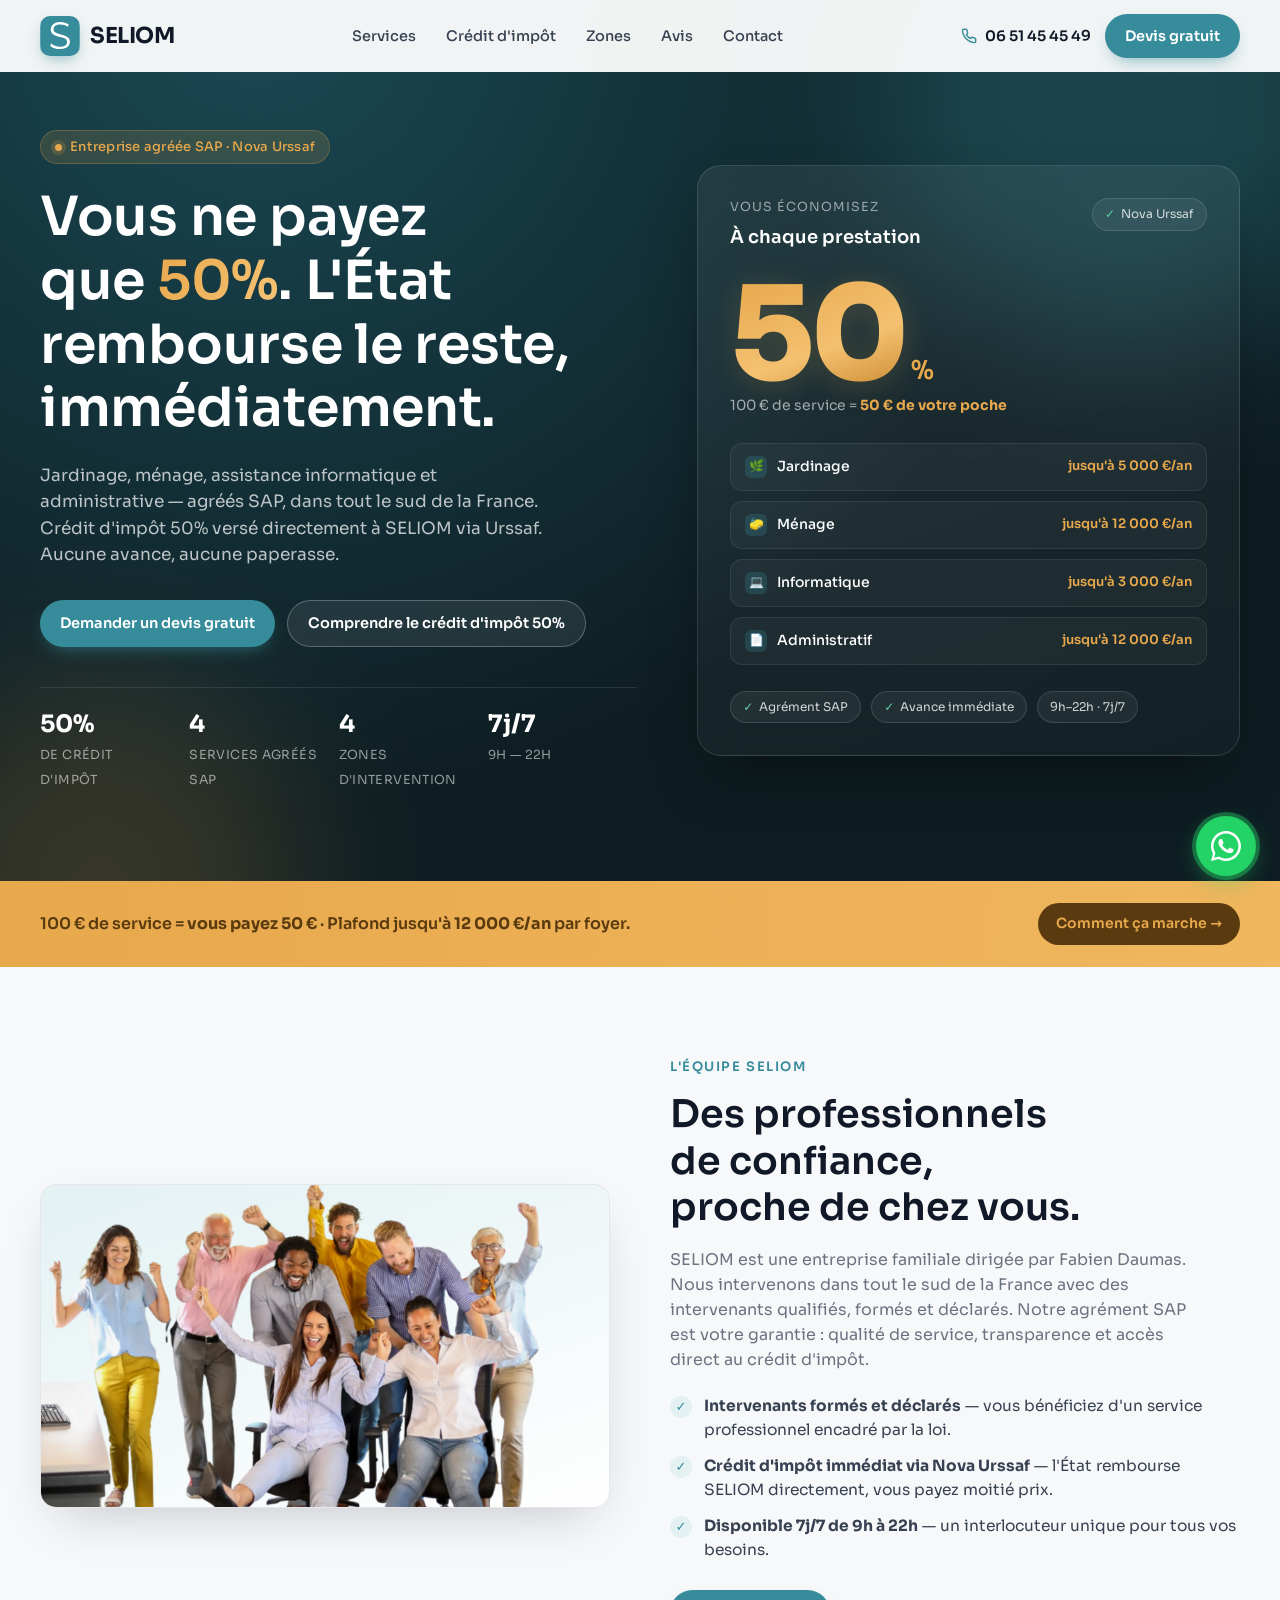
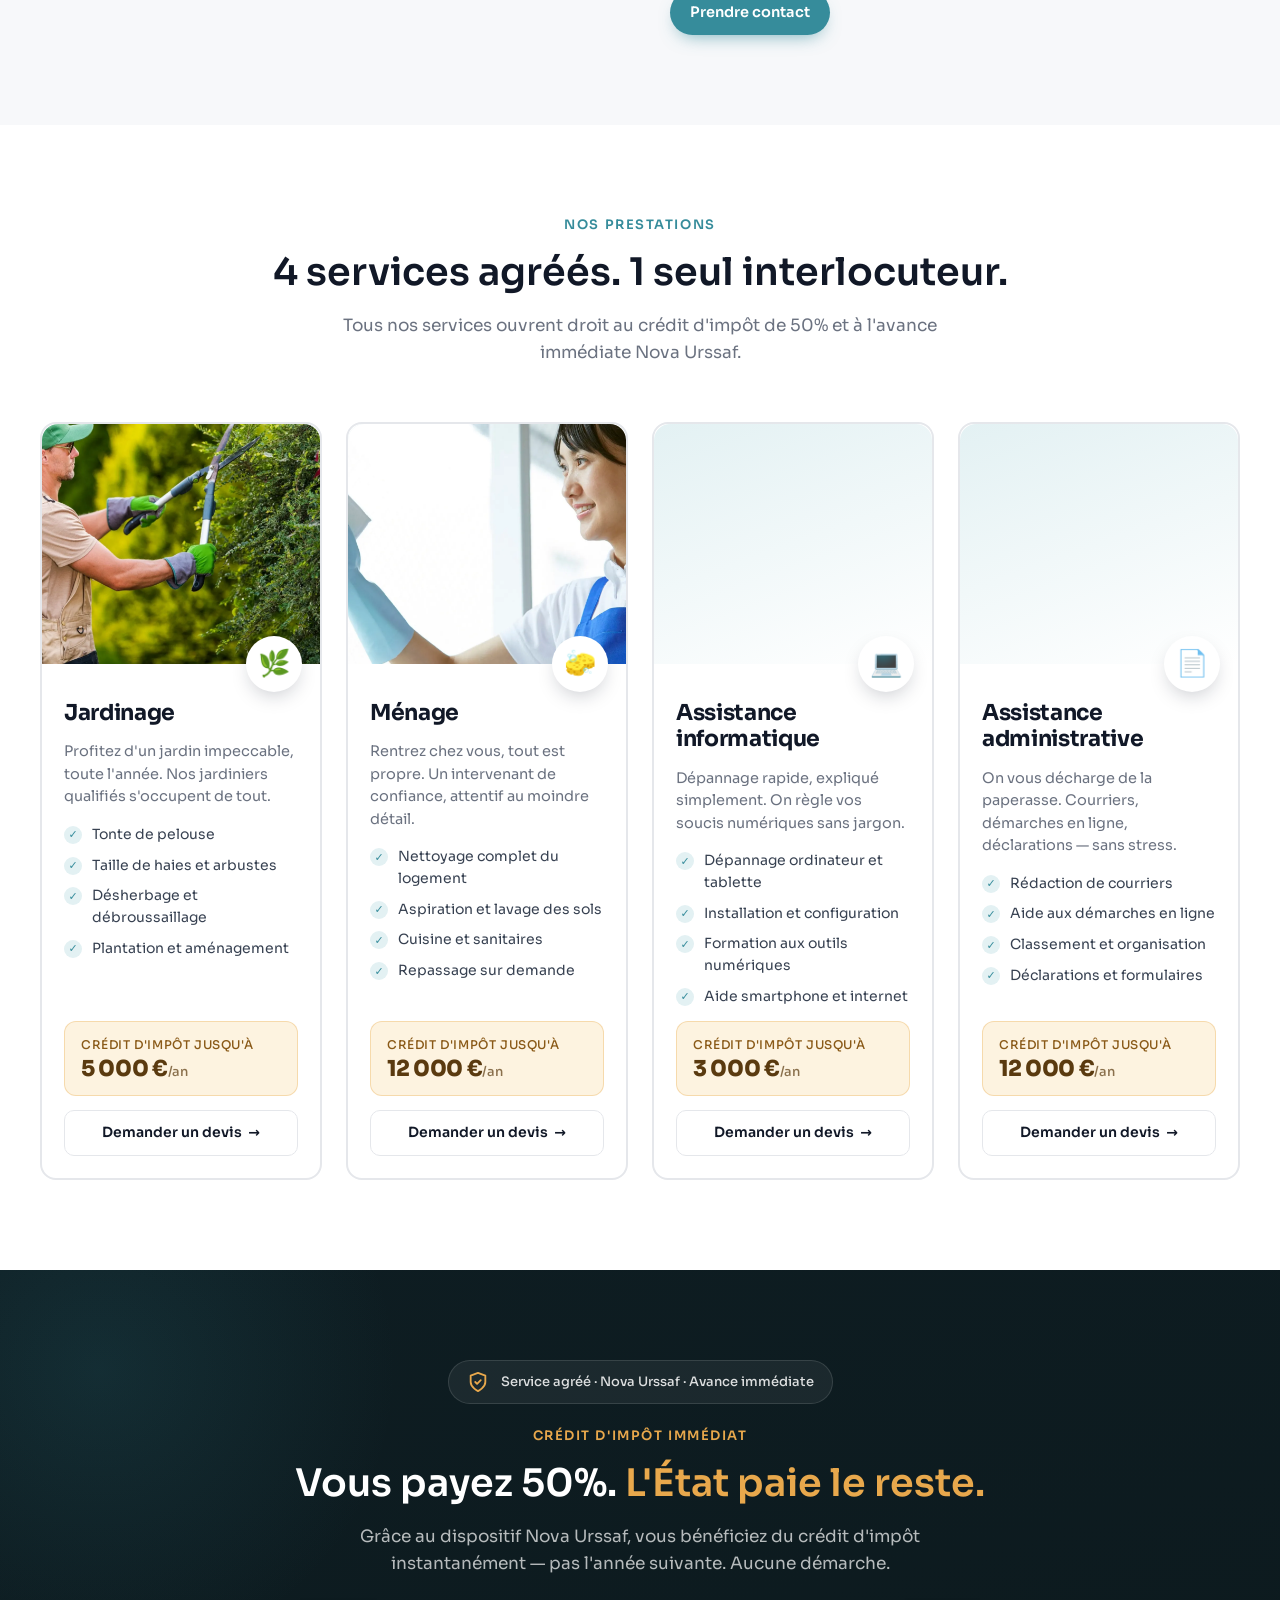
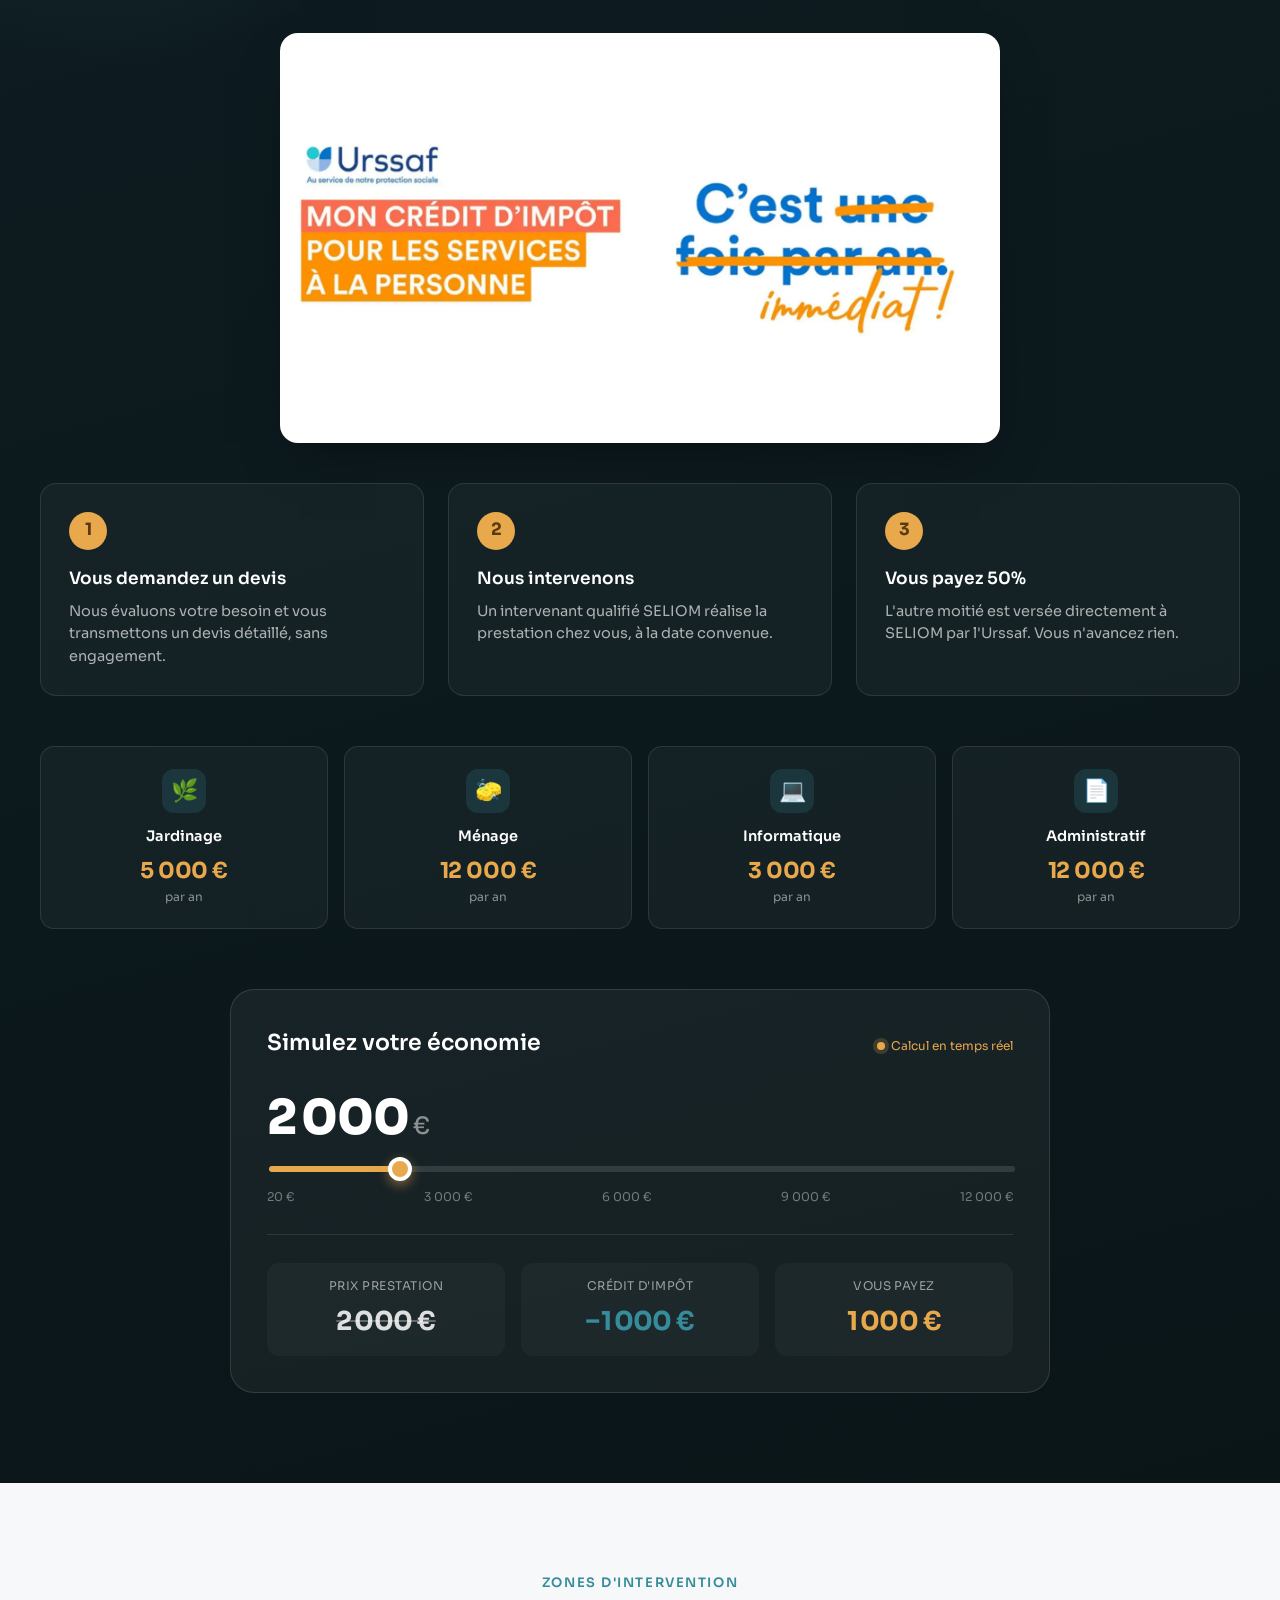
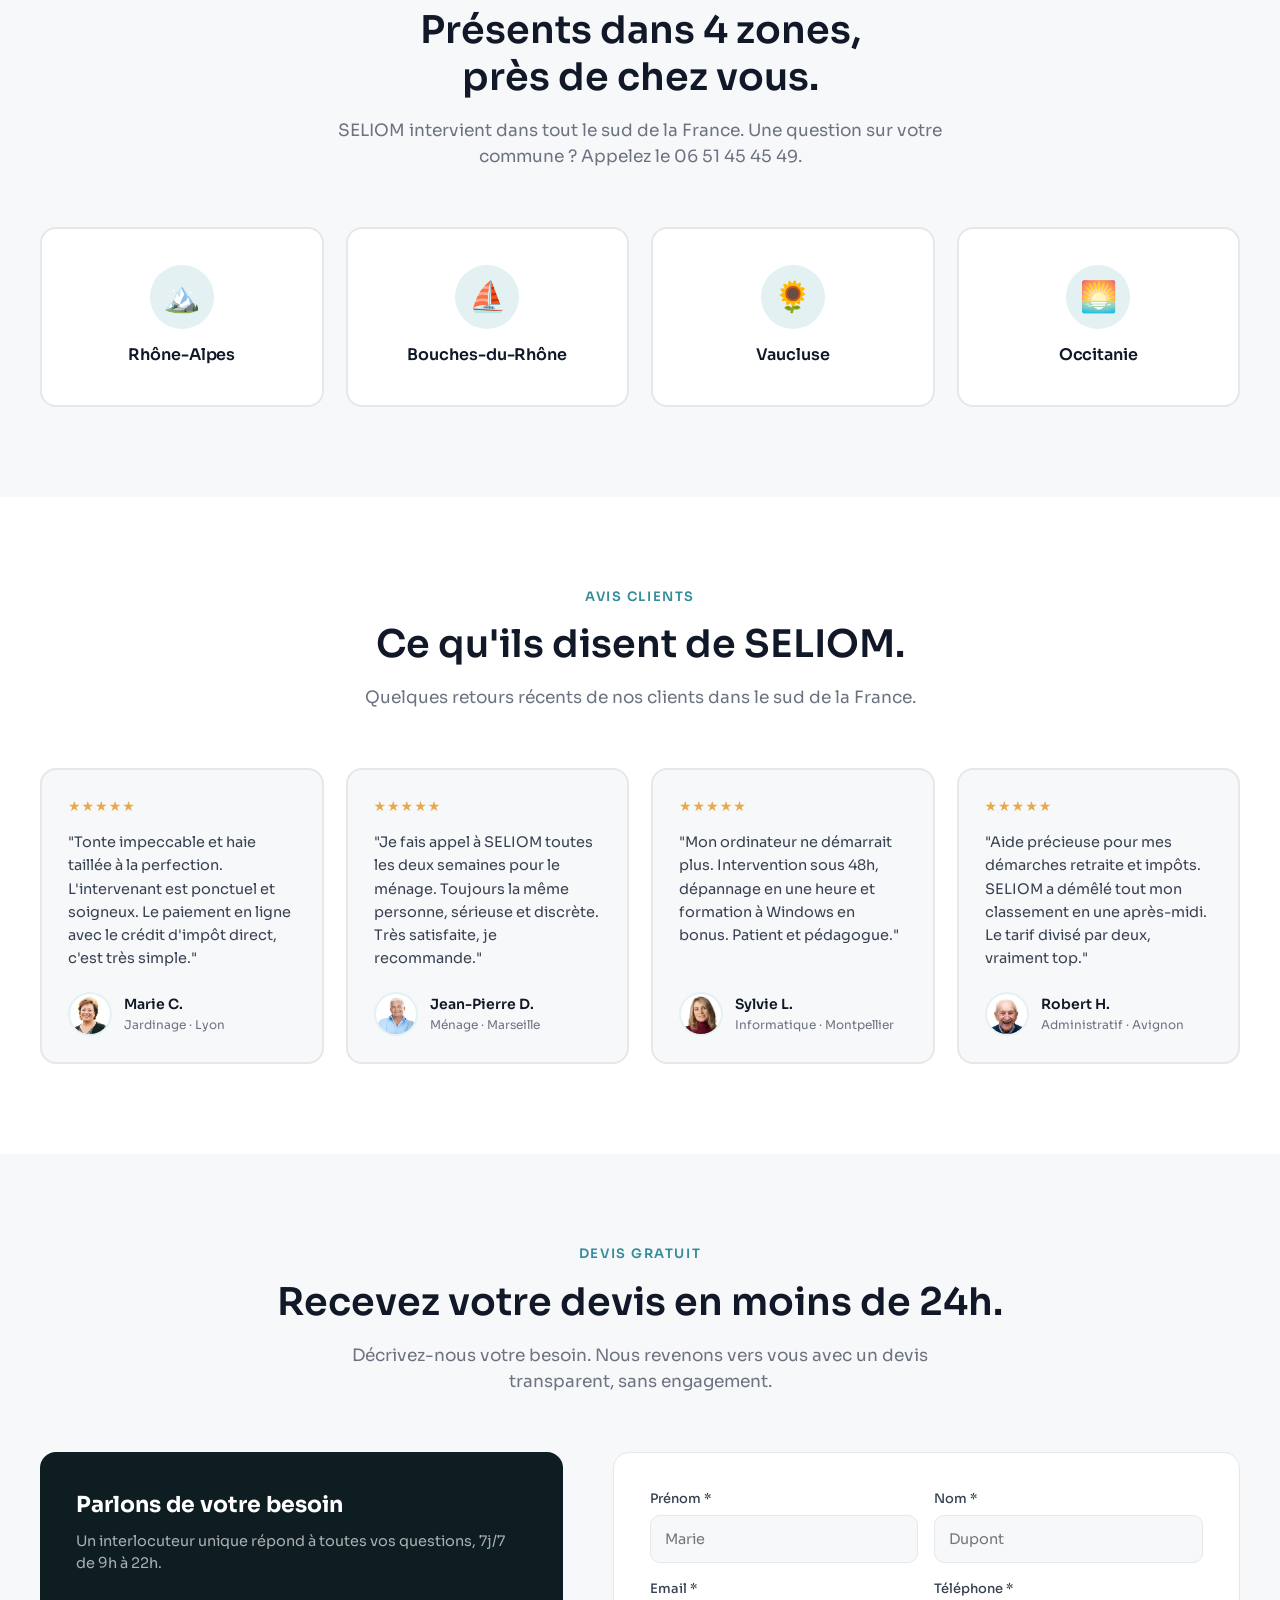
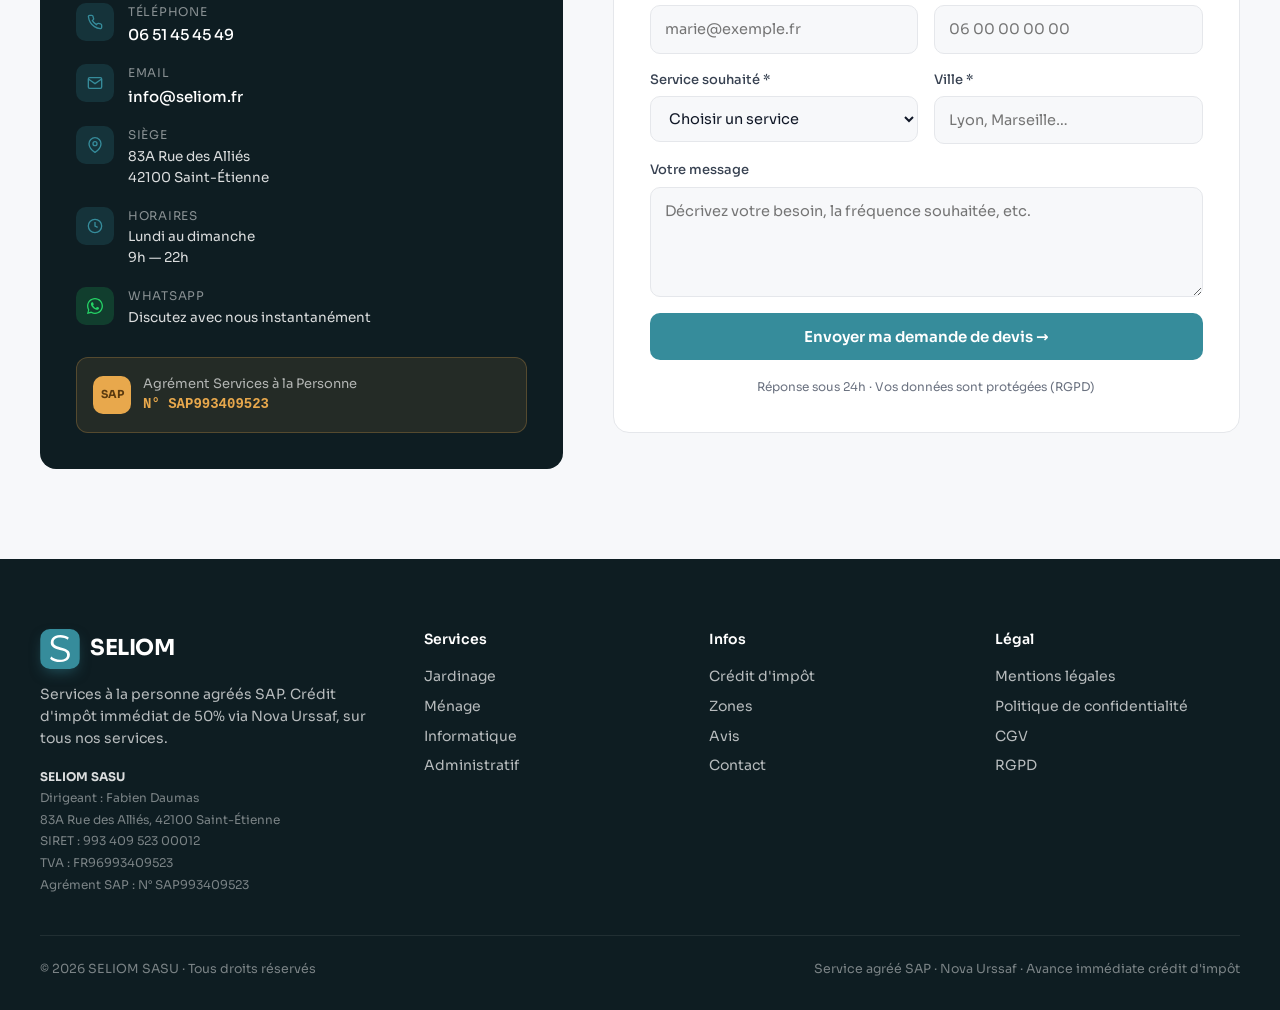
==== index.html @ aa075417 "Use HD jardinage (3840x2180 -> 1600x908 16:9) and drop source PNG - Regenerated jardinage.webp (142 " ====
<!doctype html>
<html lang="fr">
<head>
<meta charset="utf-8" />
<meta name="viewport" content="width=device-width, initial-scale=1" />
<title>SELIOM — Services à la personne · Crédit d'impôt 50%</title>
<meta name="description" content="Jardinage, ménage, assistance informatique et administrative agréés SAP. Crédit d'impôt 50% immédiat via Urssaf. Sud de la France, 7j/7 de 9h à 22h." />
<meta name="author" content="SELIOM SASU" />
<meta name="robots" content="index, follow" />
<meta name="geo.region" content="FR-42" />
<meta name="geo.placename" content="Saint-Étienne" />
<link rel="canonical" href="https://www.seliom.fr/" />

<!-- Open Graph -->
<meta property="og:type" content="website" />
<meta property="og:locale" content="fr_FR" />
<meta property="og:site_name" content="SELIOM" />
<meta property="og:title" content="SELIOM — Services à la personne · Crédit d'impôt 50%" />
<meta property="og:description" content="Jardinage, ménage, assistance informatique et administrative agréés SAP. Crédit d'impôt 50% immédiat via Urssaf. Sud de la France, 7j/7 de 9h à 22h." />
<meta property="og:url" content="https://www.seliom.fr/" />
<meta property="og:image" content="https://www.seliom.fr/assets/jardinage.jpg" />

<!-- Twitter -->
<meta name="twitter:card" content="summary_large_image" />
<meta name="twitter:title" content="SELIOM — Services à la personne · Crédit d'impôt 50%" />
<meta name="twitter:description" content="Jardinage, ménage, informatique, administratif. 50% remboursés immédiatement via Nova Urssaf." />
<meta name="twitter:image" content="https://www.seliom.fr/assets/jardinage.jpg" />

<!-- Favicon -->
<link rel="icon" type="image/svg+xml" href="logo-seliom.svg" />

<!-- Theme -->
<meta name="theme-color" content="#368c9b" />

<link rel="preconnect" href="https://fonts.googleapis.com" />
<link rel="preconnect" href="https://fonts.gstatic.com" crossorigin />
<link href="https://fonts.googleapis.com/css2?family=Sora:wght@400;500;600;700;800&display=swap" rel="stylesheet" />

<!-- Preload LCP candidate (first service card image) -->
<link rel="preload" as="image" href="assets/jardinage.webp" type="image/webp" fetchpriority="high" />

<!-- JSON-LD LocalBusiness -->
<script type="application/ld+json">
{
  "@context": "https://schema.org",
  "@type": "LocalBusiness",
  "name": "SELIOM",
  "legalName": "SELIOM SASU",
  "description": "Entreprise de services à la personne agréée SAP. Jardinage, ménage, assistance informatique et administrative avec crédit d'impôt immédiat de 50% via Nova Urssaf.",
  "url": "https://www.seliom.fr/",
  "logo": "https://www.seliom.fr/logo-seliom.svg",
  "image": "https://www.seliom.fr/assets/jardinage.jpg",
  "telephone": "+33651454549",
  "email": "info@seliom.fr",
  "priceRange": "€€",
  "address": {
    "@type": "PostalAddress",
    "streetAddress": "83A Rue des Alliés",
    "postalCode": "42100",
    "addressLocality": "Saint-Étienne",
    "addressRegion": "Auvergne-Rhône-Alpes",
    "addressCountry": "FR"
  },
  "openingHoursSpecification": {
    "@type": "OpeningHoursSpecification",
    "dayOfWeek": ["Monday","Tuesday","Wednesday","Thursday","Friday","Saturday","Sunday"],
    "opens": "09:00",
    "closes": "22:00"
  },
  "areaServed": [
    {"@type": "AdministrativeArea", "name": "Auvergne-Rhône-Alpes"},
    {"@type": "AdministrativeArea", "name": "Provence-Alpes-Côte d'Azur"},
    {"@type": "AdministrativeArea", "name": "Occitanie"}
  ],
  "identifier": [
    {"@type": "PropertyValue", "propertyID": "SIRET", "value": "99340952300012"},
    {"@type": "PropertyValue", "propertyID": "TVA", "value": "FR96993409523"},
    {"@type": "PropertyValue", "propertyID": "Agrément SAP", "value": "SAP993409523"}
  ],
  "hasOfferCatalog": {
    "@type": "OfferCatalog",
    "name": "Services à la personne",
    "itemListElement": [
      {"@type": "Offer", "itemOffered": {"@type": "Service", "name": "Jardinage"}},
      {"@type": "Offer", "itemOffered": {"@type": "Service", "name": "Ménage"}},
      {"@type": "Offer", "itemOffered": {"@type": "Service", "name": "Assistance informatique"}},
      {"@type": "Offer", "itemOffered": {"@type": "Service", "name": "Assistance administrative"}}
    ]
  }
}
</script>
<style>
  :root {
    --primary: #368c9b;
    --primary-dark: #1f5a66;
    --primary-soft: #e3f1f3;
    --gold: #E8A84C;
    --gold-soft: #fdf3e0;
    --bg: #f7f8fa;
    --text: #374151;
    --text-soft: #6b7280;
    --text-strong: #111827;
    --line: #e5e7eb;
    --white: #ffffff;
    --dark: #0e1d22;
    --dark-2: #14282f;
    --shadow-sm: 0 1px 2px rgba(15,23,42,.05);
    --shadow-md: 0 6px 20px -8px rgba(15,23,42,.18);
    --shadow-lg: 0 20px 50px -20px rgba(15,23,42,.25);
    --radius: 16px;
    --radius-sm: 10px;
  }

  *, *::before, *::after { box-sizing: border-box; }
  html {
    scroll-behavior: smooth;
    overflow-x: hidden;
  }
  body {
    margin: 0;
    font-family: 'Sora', system-ui, sans-serif;
    color: var(--text);
    background: var(--bg);
    -webkit-font-smoothing: antialiased;
    line-height: 1.55;
    font-size: 16px;
    overflow-x: hidden;
    width: 100%;
  }
  img { max-width: 100%; display: block; height: auto; }
  picture { display: block; }
  /* Pictures à l'intérieur d'une .service-img doivent être transparentes pour
     laisser l'img absolument positionnée occuper toute la zone */
  .service-img picture { display: contents; }
  a { color: inherit; text-decoration: none; }
  button { font-family: inherit; cursor: pointer; border: none; background: none; }

  .container {
    width: min(1200px, 100% - 40px);
    margin-inline: auto;
  }

  /* ───────── NAV ───────── */
  .nav {
    position: fixed; top: 0; left: 0; right: 0; z-index: 100;
    background: rgba(255,255,255,.94);
    backdrop-filter: blur(12px);
    -webkit-backdrop-filter: blur(12px);
    transition: box-shadow .3s, background .3s;
  }
  .nav.scrolled { box-shadow: 0 2px 20px -4px rgba(15,23,42,.12); background: rgba(255,255,255,.98); }
  .nav-inner {
    display: flex; align-items: center; justify-content: space-between;
    height: 72px;
  }
  .logo {
    display: flex; align-items: center; gap: 10px;
    font-weight: 700; font-size: 22px; letter-spacing: -.02em;
    color: var(--text-strong);
  }
  .logo-mark {
    width: 40px; height: 40px;
    display: block;
    border-radius: 10px;
    box-shadow: 0 6px 14px -4px rgba(54,140,155,.5);
  }
  .nav-links {
    display: flex; gap: 30px; align-items: center;
    font-size: 14.5px; font-weight: 500;
  }
  .nav-links a { color: var(--text); transition: color .2s; }
  .nav-links a:hover { color: var(--primary); }
  .nav-right { display: flex; align-items: center; gap: 14px; }
  .nav-phone {
    display: inline-flex; align-items: center; gap: 8px;
    font-weight: 600; color: var(--text-strong); font-size: 14.5px;
  }
  .nav-phone svg { width: 16px; height: 16px; color: var(--primary); }
  .btn {
    display: inline-flex; align-items: center; gap: 8px;
    padding: 11px 20px; border-radius: 999px;
    font-weight: 600; font-size: 14.5px;
    transition: transform .15s, box-shadow .2s, background .2s;
    white-space: nowrap;
  }
  .btn-primary { background: var(--primary); color: white; box-shadow: 0 8px 18px -8px rgba(54,140,155,.7); }
  .btn-primary:hover { background: var(--primary-dark); transform: translateY(-1px); }
  .btn-gold { background: var(--gold); color: #5a3a0f; }
  .btn-gold:hover { background: #d8983c; transform: translateY(-1px); }
  .btn-outline { background: rgba(255,255,255,.08); color: white; border: 1px solid rgba(255,255,255,.25); }
  .btn-outline:hover { background: rgba(255,255,255,.15); }
  .btn-ghost { background: white; color: var(--text-strong); border: 1px solid var(--line); }
  .btn-ghost:hover { border-color: var(--primary); color: var(--primary); }

  .hamburger { display: none; width: 40px; height: 40px; border-radius: 10px; background: var(--bg); place-items: center; }
  .hamburger span { width: 18px; height: 2px; background: var(--text-strong); position: relative; }
  .hamburger span::before, .hamburger span::after {
    content: ''; position: absolute; left: 0; width: 18px; height: 2px; background: var(--text-strong);
  }
  .hamburger span::before { top: -6px; }
  .hamburger span::after { top: 6px; }

  /* ───────── HERO ───────── */
  .hero {
    position: relative;
    background: radial-gradient(circle at 20% 0%, #1a4a55 0%, var(--dark) 60%);
    color: white;
    padding: 130px 0 90px;
    overflow: hidden;
  }
  .hero::before, .hero::after {
    content: ''; position: absolute; border-radius: 50%;
    filter: blur(80px); opacity: .35;
  }
  .hero::before { width: 500px; height: 500px; background: var(--primary); top: -150px; right: -100px; }
  .hero::after  { width: 400px; height: 400px; background: var(--gold);    bottom: -200px; left: -100px; opacity: .18; }
  .hero-grid {
    position: relative; z-index: 2;
    display: grid; grid-template-columns: 1.1fr 1fr; gap: 60px;
    align-items: center;
  }
  .eyebrow {
    display: inline-flex; align-items: center; gap: 8px;
    padding: 6px 14px; border-radius: 999px;
    background: rgba(232,168,76,.15); color: var(--gold);
    font-size: 13px; font-weight: 500; letter-spacing: .02em;
    border: 1px solid rgba(232,168,76,.25);
    margin-bottom: 22px;
  }
  .eyebrow .dot { width: 7px; height: 7px; border-radius: 50%; background: var(--gold); box-shadow: 0 0 0 4px rgba(232,168,76,.18); }
  h1.hero-title {
    font-size: clamp(34px, 4.6vw, 54px);
    line-height: 1.18;
    letter-spacing: -.005em;
    font-weight: 600;
    margin: 0 0 22px;
    text-wrap: balance;
  }
  h1.hero-title em {
    font-style: normal;
    background: linear-gradient(120deg, var(--gold), #f6c577);
    -webkit-background-clip: text; background-clip: text; color: transparent;
  }
  .hero-sub {
    color: rgba(255,255,255,.72); font-size: 17px; max-width: 520px;
    margin: 0 0 32px;
  }
  .hero-cta { display: flex; flex-wrap: wrap; gap: 12px; margin-bottom: 40px; }
  .hero-stats {
    display: grid; grid-template-columns: repeat(4, 1fr); gap: 0;
    border-top: 1px solid rgba(255,255,255,.1);
    padding-top: 24px;
  }
  .hero-stats div { padding-right: 16px; }
  .hero-stats strong {
    display: block; font-size: 24px; font-weight: 700; color: white; line-height: 1;
    margin-bottom: 6px;
  }
  .hero-stats span { font-size: 12.5px; color: rgba(255,255,255,.55); letter-spacing: .03em; text-transform: uppercase; }

  .hero-card {
    background: linear-gradient(160deg, rgba(255,255,255,.07), rgba(255,255,255,.02));
    border: 1px solid rgba(255,255,255,.12);
    border-radius: 24px;
    padding: 32px;
    backdrop-filter: blur(20px);
    -webkit-backdrop-filter: blur(20px);
    box-shadow: 0 30px 60px -20px rgba(0,0,0,.5);
  }
  .hero-card-top { display: flex; align-items: flex-start; justify-content: space-between; gap: 16px; margin-bottom: 28px; }
  .hero-card-label { font-size: 12.5px; color: rgba(255,255,255,.55); letter-spacing: .08em; text-transform: uppercase; margin-bottom: 6px; }
  .hero-card-title { font-size: 18px; font-weight: 600; color: white; }
  .hero-percent {
    font-size: clamp(80px, 11vw, 130px); line-height: .85;
    font-weight: 800; letter-spacing: -.04em;
    background: linear-gradient(160deg, var(--gold), #f6c577 60%, #c9862d);
    -webkit-background-clip: text; background-clip: text; color: transparent;
    text-shadow: 0 4px 30px rgba(232,168,76,.2);
  }
  .hero-percent-row { display: flex; align-items: baseline; gap: 6px; margin-bottom: 4px; }
  .hero-percent-row span { font-size: 26px; font-weight: 600; color: var(--gold); }
  .hero-services-list { display: grid; gap: 10px; margin-top: 26px; }
  .hero-service {
    display: flex; align-items: center; justify-content: space-between;
    padding: 12px 14px;
    background: rgba(255,255,255,.04);
    border: 1px solid rgba(255,255,255,.08);
    border-radius: 12px;
    font-size: 14px;
  }
  .hero-service-name { display: flex; align-items: center; gap: 10px; font-weight: 500; color: white; }
  .hero-service-name .ico { width: 22px; height: 22px; border-radius: 6px; background: rgba(54,140,155,.25); display: grid; place-items: center; font-size: 12px; }
  .hero-service-cap { color: var(--gold); font-weight: 600; font-size: 13px; }
  .hero-badges {
    display: flex; flex-wrap: wrap; gap: 10px; margin-top: 26px;
  }
  .hero-badge {
    display: inline-flex; align-items: center; gap: 6px;
    padding: 6px 12px; border-radius: 999px;
    background: rgba(255,255,255,.06); border: 1px solid rgba(255,255,255,.12);
    font-size: 12px; color: rgba(255,255,255,.8);
  }
  .hero-badge .check { color: #5fd0a8; font-weight: 700; }

  /* ───────── ORANGE BANNER ───────── */
  .banner {
    background: linear-gradient(95deg, var(--gold) 0%, #f0b75e 100%);
    color: #5a3a0f;
    padding: 22px 0;
  }
  .banner-inner {
    display: flex; align-items: center; justify-content: space-between; gap: 24px; flex-wrap: wrap;
  }
  .banner-text { font-weight: 600; font-size: 16px; }
  .banner-text strong { font-weight: 700; }
  .banner-cta {
    background: #5a3a0f; color: var(--gold);
    padding: 10px 18px; border-radius: 999px; font-weight: 600; font-size: 14px;
    display: inline-flex; align-items: center; gap: 6px;
  }
  .banner-cta:hover { background: #3d260a; }

  /* ───────── SECTION TITLE ───────── */
  section { padding: 90px 0; }
  .section-eyebrow {
    color: var(--primary); font-weight: 600; font-size: 13px;
    letter-spacing: .12em; text-transform: uppercase;
    margin-bottom: 14px;
  }
  .section-title {
    font-size: clamp(26px, 3.2vw, 38px);
    line-height: 1.22; letter-spacing: 0; font-weight: 600;
    color: var(--text-strong);
    margin: 0 0 18px;
    text-wrap: balance;
  }
  .section-lead {
    font-size: 17px; color: var(--text-soft); max-width: 640px;
    margin: 0 auto;
  }
  .section-head { text-align: center; max-width: 760px; margin: 0 auto 56px; }

  /* ───────── EQUIPE ───────── */
  .team {
    display: grid; grid-template-columns: 1fr 1fr; gap: 60px; align-items: center;
  }
  .team-photos {
    border-radius: var(--radius);
    overflow: hidden;
    background: linear-gradient(160deg, var(--primary-soft) 0%, #ffffff 100%);
    border: 1px solid var(--line);
    box-shadow: var(--shadow-lg);
    line-height: 0;
  }
  .team-photo-img {
    width: 100%;
    height: auto;
    display: block;
    margin: 0;
  }
  .team-text h2 { margin-top: 0; }
  .team-features { list-style: none; padding: 0; margin: 22px 0 28px; display: grid; gap: 12px; }
  .team-features li {
    display: flex; align-items: flex-start; gap: 12px;
    font-size: 15.5px; color: var(--text);
  }
  .team-features .ch {
    flex: none; width: 22px; height: 22px; border-radius: 50%;
    background: var(--primary-soft); color: var(--primary);
    display: grid; place-items: center; font-size: 13px; font-weight: 700;
    margin-top: 2px;
  }

  /* ───────── SERVICES ───────── */
  .services-bg { background: white; }
  .services-grid {
    display: grid; grid-template-columns: repeat(4, 1fr); gap: 24px;
  }
  .service-card {
    background: white; border: 2px solid var(--line); border-radius: var(--radius);
    overflow: hidden;
    transition: transform .35s cubic-bezier(.2,.8,.2,1), box-shadow .35s, border-color .35s;
    display: flex; flex-direction: column;
    position: relative;
  }
  .service-card::before {
    content: '';
    position: absolute; top: 0; left: 0; right: 0; height: 3px;
    background: var(--gold);
    transform: scaleX(0); transform-origin: left center;
    transition: transform .5s cubic-bezier(.2,.8,.2,1);
    z-index: 3;
  }
  .service-card:hover {
    transform: translateY(-10px);
    border-color: var(--gold);
    box-shadow: 0 24px 40px -16px rgba(232, 168, 76, .45);
  }
  .service-card:hover::before { transform: scaleX(1); }
  .service-img {
    height: 240px; position: relative; overflow: hidden;
    margin: 0;
    border-radius: var(--radius) var(--radius) 0 0;
    background: linear-gradient(160deg, var(--primary-soft) 0%, #ffffff 100%);
  }
  .service-img .ph {
    position: absolute; inset: 0;
    width: 100%; height: 100%;
    object-fit: cover;
    transition: transform .6s cubic-bezier(.2,.8,.2,1);
  }
  .service-img::after {
    content: '';
    position: absolute; inset: 0;
    background: linear-gradient(180deg, transparent 50%, rgba(14,29,34,.35) 100%);
    opacity: 0; transition: opacity .35s;
    pointer-events: none;
  }
  .service-card:hover .service-img .ph { transform: scale(1.08); }
  .service-card:hover .service-img::after { opacity: 1; }

  /* Cercle décoratif emoji posé sur le bord bas de l'image (240px) */
  .service-icon {
    position: absolute;
    right: 18px;
    top: calc(240px - 28px);
    width: 56px; height: 56px;
    border-radius: 50%;
    background: white;
    box-shadow: 0 8px 20px -6px rgba(15,23,42,.25);
    display: grid; place-items: center;
    font-size: 26px; line-height: 1;
    z-index: 3;
    transition: transform .35s cubic-bezier(.2,.8,.2,1), background .25s, box-shadow .3s;
  }
  .service-card:hover .service-icon {
    background: var(--gold);
    transform: rotate(-8deg) scale(1.08);
    box-shadow: 0 14px 26px -8px rgba(232,168,76,.55);
  }

  .service-body {
    padding: 36px 22px 22px;
    display: flex; flex-direction: column; gap: 14px;
    flex: 1;
  }
  .service-name {
    font-size: 22px; font-weight: 700; color: var(--text-strong);
    margin: 0; letter-spacing: -.015em; line-height: 1.2;
    transition: color .25s;
  }
  .service-card:hover .service-name { color: var(--primary); }

  .service-desc {
    font-size: 14.5px; color: var(--text-soft); margin: 0;
    line-height: 1.55;
  }

  .service-list { list-style: none; padding: 0; margin: 2px 0 0; display: grid; gap: 9px; }
  .service-list li {
    font-size: 14px; display: flex; align-items: flex-start; gap: 10px;
    color: var(--text);
  }
  .service-list li::before {
    content: '✓';
    flex: none; width: 18px; height: 18px;
    display: grid; place-items: center;
    border-radius: 50%;
    background: var(--primary-soft); color: var(--primary);
    font-size: 11px; font-weight: 700;
    margin-top: 2px;
    transition: background .25s, color .25s, transform .25s;
  }
  .service-card:hover .service-list li::before {
    background: var(--gold);
    color: #5a3a0f;
  }

  /* Plafond crédit d'impôt, plus impactant */
  .service-cap {
    margin-top: auto;
    padding: 14px 16px;
    background: var(--gold-soft);
    border: 1px solid rgba(232,168,76,.35);
    border-radius: 12px;
    display: flex; flex-direction: column; gap: 2px;
    transition: background .3s, border-color .3s;
  }
  .service-card:hover .service-cap {
    background: var(--gold);
    border-color: var(--gold);
  }
  .service-cap .label {
    font-size: 12px; font-weight: 500;
    color: #8a5a18;
    text-transform: uppercase; letter-spacing: .05em;
    transition: color .3s;
  }
  .service-cap .amount {
    font-size: 22px; font-weight: 800;
    color: #5a3a0f;
    letter-spacing: -.015em;
    line-height: 1.1;
    transition: color .3s;
  }
  .service-cap .amount small {
    font-size: 13px; font-weight: 500;
    opacity: .7;
  }
  .service-card:hover .service-cap .label,
  .service-card:hover .service-cap .amount { color: #5a3a0f; }

  /* CTA en bas de chaque card */
  .service-cta {
    display: inline-flex;
    align-items: center; justify-content: center; gap: 6px;
    padding: 11px 18px;
    border-radius: 10px;
    border: 1px solid var(--line);
    background: white;
    color: var(--text-strong);
    font-size: 14px; font-weight: 600;
    text-align: center;
    transition: background .25s, border-color .25s, color .25s, transform .15s;
  }
  .service-cta:hover {
    background: var(--primary);
    border-color: var(--primary);
    color: white;
    transform: translateY(-1px);
  }
  .service-card:hover .service-cta {
    border-color: var(--primary);
    color: var(--primary);
  }
  .service-card:hover .service-cta:hover {
    background: var(--primary);
    color: white;
  }

  /* ───────── CREDIT ───────── */
  .credit {
    background: linear-gradient(165deg, var(--dark) 0%, #0a1518 100%);
    color: white;
    position: relative; overflow: hidden;
  }
  .credit::before {
    content: ''; position: absolute; width: 600px; height: 600px;
    background: radial-gradient(circle, var(--primary) 0%, transparent 70%);
    opacity: .15; top: -200px; left: -200px;
  }
  .credit .section-title { color: white; }
  .credit .section-lead { color: rgba(255,255,255,.7); }
  .credit .section-eyebrow { color: var(--gold); }

  .urssaf-badge {
    display: inline-flex; align-items: center; gap: 12px;
    padding: 10px 18px;
    background: rgba(255,255,255,.06);
    border: 1px solid rgba(255,255,255,.12);
    border-radius: 999px;
    margin-bottom: 22px;
  }
  .urssaf-badge svg { width: 22px; height: 22px; }
  .urssaf-badge span { font-size: 13px; color: rgba(255,255,255,.85); font-weight: 500; }

  .urssaf-banner {
    display: block;
    max-width: 720px; width: 100%;
    margin: 40px auto 0;
    border-radius: 18px;
    overflow: hidden;
    box-shadow: 0 20px 50px -20px rgba(0,0,0,.5);
    border: 1px solid rgba(255,255,255,.08);
    background: white;
  }
  .urssaf-banner img { width: 100%; height: auto; display: block; }
  @media (max-width: 768px) {
    .urssaf-banner { max-width: 100%; border-radius: 14px; margin-top: 28px; }
  }

  .credit-steps {
    display: grid; grid-template-columns: repeat(3, 1fr); gap: 24px;
    margin: 40px 0 50px;
  }
  .credit-step {
    background: rgba(255,255,255,.04);
    border: 1px solid rgba(255,255,255,.1);
    border-radius: 16px;
    padding: 28px;
    position: relative;
  }
  .credit-step-num {
    width: 38px; height: 38px; border-radius: 50%;
    background: var(--gold); color: #5a3a0f;
    font-weight: 700; font-size: 17px;
    display: grid; place-items: center;
    margin-bottom: 16px;
  }
  .credit-step h4 { margin: 0 0 8px; font-size: 17px; font-weight: 600; color: white; }
  .credit-step p { margin: 0; font-size: 14.5px; color: rgba(255,255,255,.65); }

  .caps-grid {
    display: grid; grid-template-columns: repeat(4, 1fr); gap: 16px;
    margin-bottom: 60px;
  }
  .cap {
    background: rgba(255,255,255,.04);
    border: 1px solid rgba(255,255,255,.1);
    border-radius: 14px;
    padding: 22px 20px;
    text-align: center;
  }
  .cap .ico {
    width: 44px; height: 44px; border-radius: 12px;
    background: rgba(54,140,155,.2); color: var(--primary);
    display: grid; place-items: center; font-size: 22px;
    margin: 0 auto 12px;
  }
  .cap h5 { margin: 0 0 6px; color: white; font-size: 14.5px; font-weight: 600; }
  .cap .amount { font-size: 22px; font-weight: 700; color: var(--gold); letter-spacing: -.02em; }
  .cap .per { font-size: 12px; color: rgba(255,255,255,.5); }

  .simulator {
    background: rgba(255,255,255,.05);
    border: 1px solid rgba(255,255,255,.12);
    border-radius: 24px;
    padding: 36px;
    max-width: 820px; margin: 0 auto;
  }
  .sim-head { display: flex; justify-content: space-between; align-items: baseline; flex-wrap: wrap; gap: 12px; margin-bottom: 20px; }
  .sim-head h3 { margin: 0; font-size: 22px; color: white; font-weight: 600; }
  .sim-head .live { font-size: 12px; color: var(--gold); display: inline-flex; align-items: center; gap: 6px; }
  .sim-head .live::before { content: ''; width: 8px; height: 8px; border-radius: 50%; background: var(--gold); box-shadow: 0 0 0 4px rgba(232,168,76,.2); animation: pulse 2s infinite; }
  @keyframes pulse { 0%, 100% { box-shadow: 0 0 0 4px rgba(232,168,76,.2); } 50% { box-shadow: 0 0 0 10px rgba(232,168,76,0); } }

  .sim-range { margin: 24px 0; }
  .sim-amount {
    font-size: 48px; font-weight: 800; color: white; letter-spacing: -.02em;
    text-align: center; margin-bottom: 24px;
  }
  .sim-amount small { font-size: 24px; color: rgba(255,255,255,.5); font-weight: 500; }

  input[type=range] {
    width: 100%; -webkit-appearance: none; appearance: none;
    height: 6px; border-radius: 999px;
    background: rgba(255,255,255,.12);
    outline: none;
  }
  input[type=range]::-webkit-slider-thumb {
    -webkit-appearance: none; appearance: none;
    width: 24px; height: 24px; border-radius: 50%;
    background: var(--gold);
    border: 4px solid white;
    box-shadow: 0 4px 12px rgba(232,168,76,.5);
    cursor: pointer;
  }
  input[type=range]::-moz-range-thumb {
    width: 24px; height: 24px; border-radius: 50%;
    background: var(--gold); border: 4px solid white;
    box-shadow: 0 4px 12px rgba(232,168,76,.5);
    cursor: pointer;
  }
  .sim-ticks { display: flex; justify-content: space-between; font-size: 12px; color: rgba(255,255,255,.4); margin-top: 8px; }
  .sim-result {
    display: grid; grid-template-columns: 1fr 1fr 1fr; gap: 16px;
    margin-top: 28px; padding-top: 28px; border-top: 1px solid rgba(255,255,255,.1);
  }
  .sim-cell { text-align: center; padding: 14px 8px; border-radius: 12px; background: rgba(255,255,255,.03); }
  .sim-cell .l { font-size: 12px; color: rgba(255,255,255,.55); margin-bottom: 6px; letter-spacing: .04em; text-transform: uppercase; }
  .sim-cell .v { font-size: 26px; font-weight: 700; letter-spacing: -.02em; }
  .sim-cell.before .v { color: rgba(255,255,255,.85); text-decoration: line-through; text-decoration-color: rgba(255,255,255,.3); }
  .sim-cell.save .v { color: var(--primary); }
  .sim-cell.after .v { color: var(--gold); }

  /* ───────── ZONES ───────── */
  .zones-grid { display: grid; grid-template-columns: repeat(4, 1fr); gap: 22px; }
  .zone {
    background: white;
    border: 2px solid var(--line);
    border-radius: var(--radius);
    padding: 36px 22px;
    text-align: center;
    display: flex;
    flex-direction: column;
    align-items: center;
    justify-content: center;
    gap: 14px;
    min-height: 180px;
    transition: transform .25s cubic-bezier(.2,.8,.2,1), box-shadow .25s, border-color .25s;
  }
  .zone:hover {
    border-color: var(--gold);
    box-shadow: 0 24px 40px -16px rgba(232, 168, 76, .45);
    transform: translateY(-4px);
  }
  .zone .ico {
    width: 64px; height: 64px;
    border-radius: 50%;
    background: var(--primary-soft);
    display: grid; place-items: center;
    font-size: 30px;
    transition: background .25s, transform .35s cubic-bezier(.2,.8,.2,1);
  }
  .zone:hover .ico {
    background: var(--gold-soft);
    transform: scale(1.08);
  }
  .zone h4 {
    margin: 0;
    font-size: 16px;
    font-weight: 600;
    color: var(--text-strong);
    letter-spacing: -.005em;
  }

  /* ───────── TESTIMONIALS ───────── */
  .reviews-bg { background: white; }
  .reviews-grid { display: grid; grid-template-columns: repeat(4, 1fr); gap: 22px; }
  .review {
    background: var(--bg); border-radius: var(--radius);
    padding: 26px;
    display: flex; flex-direction: column; gap: 14px;
    border: 2px solid var(--line);
    transition: transform .35s cubic-bezier(.2,.8,.2,1), box-shadow .35s, border-color .35s;
  }
  .review:hover {
    transform: translateY(-6px);
    border-color: var(--gold);
    box-shadow: 0 24px 40px -16px rgba(232, 168, 76, .45);
  }
  .review .stars { color: var(--gold); font-size: 14px; letter-spacing: 1px; }
  .review-text { font-size: 14.5px; line-height: 1.6; color: var(--text); margin: 0; flex: 1; }
  .review-foot { display: flex; align-items: center; gap: 12px; margin-top: 8px; }
  .review-avatar {
    width: 44px; height: 44px; border-radius: 50%;
    background: var(--primary-soft); color: var(--primary);
    display: grid; place-items: center; font-weight: 700; font-size: 14px;
    overflow: hidden;
    flex: none;
    border: 2px solid transparent;
    transition: border-color .3s, transform .3s;
  }
  .review-avatar img {
    width: 100%; height: 100%;
    object-fit: cover;
    display: block;
  }
  .review:hover .review-avatar {
    border-color: var(--gold);
    transform: scale(1.05);
  }
  .review-name { font-weight: 600; font-size: 14px; color: var(--text-strong); }
  .review-tag { font-size: 12px; color: var(--text-soft); }

  /* ───────── CONTACT ───────── */
  .contact-grid { display: grid; grid-template-columns: 1fr 1.2fr; gap: 50px; align-items: start; }
  .contact-info-card {
    background: var(--dark); color: white;
    padding: 36px; border-radius: var(--radius);
    position: sticky; top: 100px;
  }
  .contact-info-card h3 { margin: 0 0 8px; font-size: 22px; }
  .contact-info-card > p { color: rgba(255,255,255,.65); margin: 0 0 28px; font-size: 14.5px; }
  .contact-list { display: grid; gap: 18px; margin-bottom: 28px; }
  .contact-item { display: flex; align-items: flex-start; gap: 14px; }
  .contact-item .i {
    flex: none; width: 38px; height: 38px; border-radius: 10px;
    background: rgba(54,140,155,.2); color: var(--primary);
    display: grid; place-items: center;
  }
  .contact-item .i svg { width: 16px; height: 16px; }
  .contact-item .l { font-size: 12px; color: rgba(255,255,255,.5); text-transform: uppercase; letter-spacing: .06em; margin-bottom: 2px; }
  .contact-item .v { font-size: 15px; color: white; font-weight: 500; }
  .contact-item .v.small { font-size: 13.5px; font-weight: 400; color: rgba(255,255,255,.85); }
  .contact-sap {
    margin-top: 24px; padding: 16px;
    background: rgba(232,168,76,.1); border: 1px solid rgba(232,168,76,.25);
    border-radius: 12px;
    display: flex; align-items: center; gap: 12px;
  }
  .contact-sap-ico {
    width: 38px; height: 38px; border-radius: 10px; background: var(--gold); color: #5a3a0f;
    display: grid; place-items: center; font-weight: 700; font-size: 11px;
  }
  .contact-sap .t { font-size: 13px; color: rgba(255,255,255,.65); }
  .contact-sap .n { font-size: 14px; font-weight: 600; color: var(--gold); font-family: ui-monospace, monospace; }

  .contact-form {
    background: white; padding: 36px; border-radius: var(--radius); border: 1px solid var(--line);
  }
  .form-grid { display: grid; grid-template-columns: 1fr 1fr; gap: 16px; }
  .form-field { display: flex; flex-direction: column; gap: 6px; }
  .form-field.full { grid-column: 1 / -1; }
  .form-field label { font-size: 13px; font-weight: 500; color: var(--text); }
  .form-field input, .form-field select, .form-field textarea {
    width: 100%;
    border: 1px solid var(--line); background: var(--bg);
    border-radius: 10px; padding: 12px 14px; font: inherit; font-size: 14.5px; color: var(--text-strong);
    transition: border-color .2s, background .2s;
  }
  .form-field textarea { resize: vertical; min-height: 110px; }
  .form-field input:focus, .form-field select:focus, .form-field textarea:focus {
    outline: none; border-color: var(--primary); background: white;
    box-shadow: 0 0 0 4px rgba(54,140,155,.1);
  }
  .form-submit {
    background: var(--primary); color: white;
    padding: 14px 22px; border-radius: 10px; font-weight: 600; font-size: 15px;
    width: 100%;
    transition: background .2s, transform .15s;
  }
  .form-submit:hover { background: var(--primary-dark); transform: translateY(-1px); }
  .form-note { font-size: 12px; color: var(--text-soft); text-align: center; margin-top: 12px; }

  /* ───────── FOOTER ───────── */
  footer {
    background: var(--dark); color: rgba(255,255,255,.7);
    padding: 70px 0 30px; font-size: 14px;
  }
  .footer-grid { display: grid; grid-template-columns: 1.4fr 1fr 1fr 1fr; gap: 40px; padding-bottom: 40px; border-bottom: 1px solid rgba(255,255,255,.08); }
  .footer-brand .logo { color: white; margin-bottom: 14px; }
  .footer-brand p { margin: 0 0 16px; line-height: 1.6; }
  .footer-legal { font-size: 12px; color: rgba(255,255,255,.45); line-height: 1.8; }
  .footer-col h5 { color: white; font-size: 14px; font-weight: 600; margin: 0 0 16px; }
  .footer-col ul { list-style: none; padding: 0; margin: 0; display: grid; gap: 8px; }
  .footer-col a { transition: color .2s; }
  .footer-col a:hover { color: var(--primary); }
  .footer-bottom {
    padding-top: 24px;
    display: flex; justify-content: space-between; flex-wrap: wrap; gap: 12px;
    font-size: 12.5px; color: rgba(255,255,255,.45);
  }

  /* ───────── WHATSAPP FLOAT ───────── */
  .wa {
    position: fixed; bottom: 24px; right: 24px;
    width: 60px; height: 60px; border-radius: 50%;
    background: #25D366;
    display: grid; place-items: center;
    box-shadow: 0 8px 24px -4px rgba(37,211,102,.5);
    z-index: 99;
    transition: transform .2s;
  }
  .wa:hover { transform: scale(1.05); }
  .wa::before {
    content: ''; position: absolute; inset: -4px; border-radius: 50%;
    background: rgba(37,211,102,.4);
    animation: wapulse 2s infinite;
    z-index: -1;
  }
  @keyframes wapulse {
    0% { transform: scale(1); opacity: .7; }
    100% { transform: scale(1.4); opacity: 0; }
  }
  .wa svg { width: 30px; height: 30px; color: white; }

  /* ───────── REVEAL ANIMATIONS ───────── */
  .reveal { opacity: 0; transform: translateY(24px); transition: opacity .7s ease, transform .7s ease; }
  .reveal.left { transform: translateX(-30px); }
  .reveal.right { transform: translateX(30px); }
  .reveal.show { opacity: 1; transform: none; }

  /* Anims plus douces sur mobile pour éviter l'effet "ça bouge" */
  @media (max-width: 768px) {
    .reveal { transform: translateY(12px); transition: opacity .5s ease, transform .5s ease; }
    .reveal.left, .reveal.right { transform: translateY(12px); }
  }
  /* Respect des préférences utilisateur — pas d'animation si demandé */
  @media (prefers-reduced-motion: reduce) {
    .reveal, .reveal.left, .reveal.right { transform: none; transition: opacity .2s ease; }
    html { scroll-behavior: auto; }
    *, *::before, *::after { animation-duration: .01ms !important; transition-duration: .01ms !important; }
  }

  /* ───────── RESPONSIVE ───────── */
  @media (max-width: 1024px) {
    .nav-links { display: none; }
    .hero { padding: 110px 0 70px; }
    .hero-grid { grid-template-columns: 1fr; gap: 40px; }
    .services-grid { grid-template-columns: repeat(2, 1fr); }
    .reviews-grid { grid-template-columns: repeat(2, 1fr); }
    .credit-steps { grid-template-columns: 1fr; }
    .caps-grid { grid-template-columns: repeat(2, 1fr); }
    .contact-grid { grid-template-columns: 1fr; }
    .contact-info-card { position: static; }
    .team { grid-template-columns: 1fr; }
  }
  @media (max-width: 768px) {
    section { padding: 70px 0; }
    .container { width: calc(100% - 32px); }
    .nav-right .btn-primary { display: none; }
    .nav-phone {
      font-size: 14px; gap: 6px;
      padding: 9px 14px; border-radius: 999px;
      background: var(--primary); color: white;
    }
    .nav-phone svg { width: 14px; height: 14px; color: white; }
    .hero-stats { grid-template-columns: repeat(2, 1fr); row-gap: 16px; }
    .services-grid { grid-template-columns: 1fr; }
    .zones-grid { grid-template-columns: repeat(2, 1fr); }
    .reviews-grid { grid-template-columns: 1fr; }
    .form-grid { grid-template-columns: 1fr; }
    .footer-grid { grid-template-columns: 1fr 1fr; gap: 32px; }
    .sim-result { grid-template-columns: 1fr; }
    .sim-amount { font-size: 38px; }
    .hero-card { padding: 24px; }
    .banner-inner { flex-direction: column; text-align: center; }
    .contact-form, .contact-info-card { padding: 26px; }
  }
  @media (max-width: 480px) {
    .footer-grid { grid-template-columns: 1fr; }
    h1.hero-title { font-size: 34px; }
    .section-title { font-size: 26px; }
    .hero-percent { font-size: 80px; }
  }

  /* mobile menu drawer */
  .menu-drawer {
    position: fixed; inset: 72px 0 0 0; z-index: 99;
    background: white; padding: 24px;
    display: none; flex-direction: column; gap: 4px;
    border-top: 1px solid var(--line);
  }
  .menu-drawer.open { display: flex; }
  .menu-drawer a {
    padding: 14px 12px; border-radius: 10px;
    font-weight: 500; font-size: 16px;
    border-bottom: 1px solid var(--line);
  }
  .menu-drawer a:last-of-type { border: none; }
  .menu-drawer .btn { margin-top: 12px; justify-content: center; }
</style>
</head>
<body>

<!-- NAV -->
<nav class="nav" id="nav">
  <div class="container nav-inner">
    <a href="#top" class="logo">
      <img src="logo-seliom.svg" alt="SELIOM" class="logo-mark" width="40" height="40" />
      <span>SELIOM</span>
    </a>
    <div class="nav-links">
      <a href="#services">Services</a>
      <a href="#credit">Crédit d'impôt</a>
      <a href="#zones">Zones</a>
      <a href="#avis">Avis</a>
      <a href="#contact">Contact</a>
    </div>
    <div class="nav-right">
      <a href="tel:0651454549" class="nav-phone">
        <svg viewBox="0 0 24 24" fill="none" stroke="currentColor" stroke-width="2.2" stroke-linecap="round" stroke-linejoin="round" aria-hidden="true"><path d="M22 16.92v3a2 2 0 0 1-2.18 2 19.79 19.79 0 0 1-8.63-3.07 19.5 19.5 0 0 1-6-6 19.79 19.79 0 0 1-3.07-8.67A2 2 0 0 1 4.11 2h3a2 2 0 0 1 2 1.72c.13.96.37 1.9.72 2.81a2 2 0 0 1-.45 2.11L8.09 9.91a16 16 0 0 0 6 6l1.27-1.27a2 2 0 0 1 2.11-.45c.91.35 1.85.59 2.81.72A2 2 0 0 1 22 16.92z"/></svg>
        06 51 45 45 49
      </a>
      <a href="#contact" class="btn btn-primary">Devis gratuit</a>
      <button class="hamburger" id="hamburger" aria-label="Menu" aria-expanded="false" aria-controls="menuDrawer"><span></span></button>
    </div>
  </div>
  <div class="menu-drawer" id="menuDrawer">
    <a href="#services">Services</a>
    <a href="#credit">Crédit d'impôt</a>
    <a href="#zones">Zones</a>
    <a href="#avis">Avis</a>
    <a href="#contact">Contact</a>
    <a href="tel:0651454549" class="btn btn-ghost">06 51 45 45 49</a>
    <a href="#contact" class="btn btn-primary">Devis gratuit</a>
  </div>
</nav>

<!-- HERO -->
<header class="hero" id="top">
  <div class="container hero-grid">
    <div class="reveal left">
      <span class="eyebrow"><span class="dot"></span>Entreprise agréée SAP · Nova Urssaf</span>
      <h1 class="hero-title">Vous ne payez que <em>50%</em>. L'État rembourse le reste, immédiatement.</h1>
      <p class="hero-sub">Jardinage, ménage, assistance informatique et administrative — agréés SAP, dans tout le sud de la France. Crédit d'impôt 50% versé directement à SELIOM via Urssaf. Aucune avance, aucune paperasse.</p>
      <div class="hero-cta">
        <a href="#contact" class="btn btn-primary">Demander un devis gratuit</a>
        <a href="#credit" class="btn btn-outline">Comprendre le crédit d'impôt 50%</a>
      </div>
      <div class="hero-stats">
        <div><strong>50%</strong><span>de crédit d'impôt</span></div>
        <div><strong>4</strong><span>services agréés SAP</span></div>
        <div><strong>4</strong><span>zones d'intervention</span></div>
        <div><strong>7j/7</strong><span>9h — 22h</span></div>
      </div>
    </div>

    <div class="hero-card reveal right">
      <div class="hero-card-top">
        <div>
          <div class="hero-card-label">Vous économisez</div>
          <div class="hero-card-title">À chaque prestation</div>
        </div>
        <div class="hero-badge"><span class="check">✓</span> Nova Urssaf</div>
      </div>
      <div class="hero-percent-row">
        <div class="hero-percent">50</div>
        <span>%</span>
      </div>
      <div style="color: rgba(255,255,255,.6); font-size: 14px; margin-top: 4px;">
        100 € de service = <strong style="color: var(--gold);">50 € de votre poche</strong>
      </div>

      <div class="hero-services-list">
        <div class="hero-service">
          <div class="hero-service-name"><span class="ico" aria-hidden="true">🌿</span>Jardinage</div>
          <div class="hero-service-cap">jusqu'à 5 000 €/an</div>
        </div>
        <div class="hero-service">
          <div class="hero-service-name"><span class="ico" aria-hidden="true">🧽</span>Ménage</div>
          <div class="hero-service-cap">jusqu'à 12 000 €/an</div>
        </div>
        <div class="hero-service">
          <div class="hero-service-name"><span class="ico" aria-hidden="true">💻</span>Informatique</div>
          <div class="hero-service-cap">jusqu'à 3 000 €/an</div>
        </div>
        <div class="hero-service">
          <div class="hero-service-name"><span class="ico" aria-hidden="true">📄</span>Administratif</div>
          <div class="hero-service-cap">jusqu'à 12 000 €/an</div>
        </div>
      </div>

      <div class="hero-badges">
        <span class="hero-badge"><span class="check">✓</span> Agrément SAP</span>
        <span class="hero-badge"><span class="check">✓</span> Avance immédiate</span>
        <span class="hero-badge">9h–22h · 7j/7</span>
      </div>
    </div>
  </div>
</header>

<!-- ORANGE BANNER -->
<div class="banner">
  <div class="container banner-inner">
    <div class="banner-text">
      100 € de service = <strong>vous payez 50 €</strong> · Plafond jusqu'à <strong>12 000 €/an</strong> par foyer.
    </div>
    <a href="#credit" class="banner-cta">Comment ça marche →</a>
  </div>
</div>

<!-- EQUIPE -->
<section>
  <div class="container">
    <div class="team">
      <div class="team-photos reveal left">
        <picture>
          <source srcset="assets/equipe-seliom.webp" type="image/webp" />
          <img src="assets/equipe-seliom.jpg" alt="L'équipe SELIOM — services à la personne" class="team-photo-img" width="1600" height="908" loading="lazy" decoding="async" />
        </picture>
      </div>
      <div class="team-text reveal right">
        <div class="section-eyebrow">L'équipe SELIOM</div>
        <h2 class="section-title" style="text-align: left;">Des professionnels de confiance, proche de chez vous.</h2>
        <p style="color: var(--text-soft); font-size: 16px; max-width: 520px;">
          SELIOM est une entreprise familiale dirigée par Fabien Daumas. Nous intervenons dans tout le sud de la France avec des intervenants qualifiés, formés et déclarés. Notre agrément SAP est votre garantie : qualité de service, transparence et accès direct au crédit d'impôt.
        </p>
        <ul class="team-features">
          <li><span class="ch">✓</span><span><strong>Intervenants formés et déclarés</strong> — vous bénéficiez d'un service professionnel encadré par la loi.</span></li>
          <li><span class="ch">✓</span><span><strong>Crédit d'impôt immédiat via Nova Urssaf</strong> — l'État rembourse SELIOM directement, vous payez moitié prix.</span></li>
          <li><span class="ch">✓</span><span><strong>Disponible 7j/7 de 9h à 22h</strong> — un interlocuteur unique pour tous vos besoins.</span></li>
        </ul>
        <a href="#contact" class="btn btn-primary">Prendre contact</a>
      </div>
    </div>
  </div>
</section>

<!-- SERVICES -->
<section class="services-bg" id="services">
  <div class="container">
    <div class="section-head reveal">
      <div class="section-eyebrow">Nos prestations</div>
      <h2 class="section-title">4 services agréés. <span style="white-space: nowrap;">1 seul interlocuteur.</span></h2>
      <p class="section-lead">Tous nos services ouvrent droit au crédit d'impôt de 50% et à l'avance immédiate Nova Urssaf.</p>
    </div>

    <div class="services-grid">
      <article class="service-card reveal">
        <div class="service-img">
          <picture>
            <source srcset="assets/jardinage.webp" type="image/webp" />
            <img src="assets/jardinage.jpg" alt="Jardinage à domicile par SELIOM" class="ph" width="1600" height="908" loading="eager" fetchpriority="high" decoding="async" />
          </picture>
        </div>
        <div class="service-icon" aria-hidden="true">🌿</div>
        <div class="service-body">
          <h3 class="service-name">Jardinage</h3>
          <p class="service-desc">Profitez d'un jardin impeccable, toute l'année. Nos jardiniers qualifiés s'occupent de tout.</p>
          <ul class="service-list">
            <li>Tonte de pelouse</li>
            <li>Taille de haies et arbustes</li>
            <li>Désherbage et débroussaillage</li>
            <li>Plantation et aménagement</li>
          </ul>
          <div class="service-cap">
            <span class="label">Crédit d'impôt jusqu'à</span>
            <span class="amount">5 000 €<small>/an</small></span>
          </div>
          <a href="#contact" class="service-cta">Demander un devis<span aria-hidden="true"> →</span></a>
        </div>
      </article>

      <article class="service-card reveal">
        <div class="service-img">
          <picture>
            <source srcset="assets/femme-menage.webp" type="image/webp" />
            <img src="assets/femme-menage.jpg" alt="Ménage à domicile par SELIOM" class="ph" width="1600" height="908" loading="lazy" decoding="async" />
          </picture>
        </div>
        <div class="service-icon" aria-hidden="true">🧽</div>
        <div class="service-body">
          <h3 class="service-name">Ménage</h3>
          <p class="service-desc">Rentrez chez vous, tout est propre. Un intervenant de confiance, attentif au moindre détail.</p>
          <ul class="service-list">
            <li>Nettoyage complet du logement</li>
            <li>Aspiration et lavage des sols</li>
            <li>Cuisine et sanitaires</li>
            <li>Repassage sur demande</li>
          </ul>
          <div class="service-cap">
            <span class="label">Crédit d'impôt jusqu'à</span>
            <span class="amount">12 000 €<small>/an</small></span>
          </div>
          <a href="#contact" class="service-cta">Demander un devis<span aria-hidden="true"> →</span></a>
        </div>
      </article>

      <article class="service-card reveal">
        <div class="service-img">
          <picture>
            <source srcset="assets/informatique.webp" type="image/webp" />
            <img src="assets/informatique.jpg" alt="Assistance informatique à domicile par SELIOM" class="ph" width="1600" height="908" loading="lazy" decoding="async" />
          </picture>
        </div>
        <div class="service-icon" aria-hidden="true">💻</div>
        <div class="service-body">
          <h3 class="service-name">Assistance informatique</h3>
          <p class="service-desc">Dépannage rapide, expliqué simplement. On règle vos soucis numériques sans jargon.</p>
          <ul class="service-list">
            <li>Dépannage ordinateur et tablette</li>
            <li>Installation et configuration</li>
            <li>Formation aux outils numériques</li>
            <li>Aide smartphone et internet</li>
          </ul>
          <div class="service-cap">
            <span class="label">Crédit d'impôt jusqu'à</span>
            <span class="amount">3 000 €<small>/an</small></span>
          </div>
          <a href="#contact" class="service-cta">Demander un devis<span aria-hidden="true"> →</span></a>
        </div>
      </article>

      <article class="service-card reveal">
        <div class="service-img">
          <picture>
            <source srcset="assets/administratif.webp" type="image/webp" />
            <img src="assets/administratif.jpg" alt="Assistance administrative à domicile par SELIOM" class="ph" width="1600" height="908" loading="lazy" decoding="async" />
          </picture>
        </div>
        <div class="service-icon" aria-hidden="true">📄</div>
        <div class="service-body">
          <h3 class="service-name">Assistance administrative</h3>
          <p class="service-desc">On vous décharge de la paperasse. Courriers, démarches en ligne, déclarations — sans stress.</p>
          <ul class="service-list">
            <li>Rédaction de courriers</li>
            <li>Aide aux démarches en ligne</li>
            <li>Classement et organisation</li>
            <li>Déclarations et formulaires</li>
          </ul>
          <div class="service-cap">
            <span class="label">Crédit d'impôt jusqu'à</span>
            <span class="amount">12 000 €<small>/an</small></span>
          </div>
          <a href="#contact" class="service-cta">Demander un devis<span aria-hidden="true"> →</span></a>
        </div>
      </article>
    </div>
  </div>
</section>

<!-- CREDIT D'IMPOT -->
<section class="credit" id="credit">
  <div class="container">
    <div class="section-head reveal" style="position: relative; z-index: 2;">
      <div class="urssaf-badge">
        <svg viewBox="0 0 24 24" fill="none" stroke="#E8A84C" stroke-width="2" aria-hidden="true" stroke-linecap="round" stroke-linejoin="round"><path d="M12 22s8-4 8-10V5l-8-3-8 3v7c0 6 8 10 8 10z"/><path d="m9 12 2 2 4-4"/></svg>
        <span>Service agréé · Nova Urssaf · Avance immédiate</span>
      </div>
      <div class="section-eyebrow">Crédit d'impôt immédiat</div>
      <h2 class="section-title">Vous payez 50%. <span style="color: var(--gold);">L'État paie le reste.</span></h2>
      <p class="section-lead">Grâce au dispositif Nova Urssaf, vous bénéficiez du crédit d'impôt instantanément — pas l'année suivante. Aucune démarche.</p>
    </div>

    <picture class="urssaf-banner reveal">
      <source srcset="assets/avanceimmediate.webp" type="image/webp" />
      <img src="assets/avanceimmediate.jpg" alt="Mon crédit d'impôt pour les services à la personne — avance immédiate via Urssaf" width="1600" height="908" loading="lazy" decoding="async" />
    </picture>

    <div class="credit-steps">
      <div class="credit-step reveal">
        <div class="credit-step-num">1</div>
        <h4>Vous demandez un devis</h4>
        <p>Nous évaluons votre besoin et vous transmettons un devis détaillé, sans engagement.</p>
      </div>
      <div class="credit-step reveal">
        <div class="credit-step-num">2</div>
        <h4>Nous intervenons</h4>
        <p>Un intervenant qualifié SELIOM réalise la prestation chez vous, à la date convenue.</p>
      </div>
      <div class="credit-step reveal">
        <div class="credit-step-num">3</div>
        <h4>Vous payez 50%</h4>
        <p>L'autre moitié est versée directement à SELIOM par l'Urssaf. Vous n'avancez rien.</p>
      </div>
    </div>

    <div class="caps-grid">
      <div class="cap reveal"><div class="ico" aria-hidden="true">🌿</div><h5>Jardinage</h5><div class="amount">5 000 €</div><div class="per">par an</div></div>
      <div class="cap reveal"><div class="ico" aria-hidden="true">🧽</div><h5>Ménage</h5><div class="amount">12 000 €</div><div class="per">par an</div></div>
      <div class="cap reveal"><div class="ico" aria-hidden="true">💻</div><h5>Informatique</h5><div class="amount">3 000 €</div><div class="per">par an</div></div>
      <div class="cap reveal"><div class="ico" aria-hidden="true">📄</div><h5>Administratif</h5><div class="amount">12 000 €</div><div class="per">par an</div></div>
    </div>

    <div class="simulator reveal">
      <div class="sim-head">
        <h3>Simulez votre économie</h3>
        <span class="live">Calcul en temps réel</span>
      </div>
      <label for="simRange" class="sim-amount"><span id="simAmt">2 000</span><small> €</small></label>
      <input type="range" id="simRange" min="20" max="12000" step="20" value="2000" aria-label="Montant annuel de prestations en euros" />
      <div class="sim-ticks" aria-hidden="true"><span>20 €</span><span>3 000 €</span><span>6 000 €</span><span>9 000 €</span><span>12 000 €</span></div>
      <div class="sim-result" aria-live="polite">
        <div class="sim-cell before">
          <div class="l">Prix prestation</div>
          <div class="v" id="simBefore">2 000 €</div>
        </div>
        <div class="sim-cell save">
          <div class="l">Crédit d'impôt</div>
          <div class="v" id="simSave">−1 000 €</div>
        </div>
        <div class="sim-cell after">
          <div class="l">Vous payez</div>
          <div class="v" id="simAfter">1 000 €</div>
        </div>
      </div>
    </div>
  </div>
</section>

<!-- ZONES -->
<section id="zones">
  <div class="container">
    <div class="section-head reveal">
      <div class="section-eyebrow">Zones d'intervention</div>
      <h2 class="section-title">Présents dans 4 zones, près de chez vous.</h2>
      <p class="section-lead">SELIOM intervient dans tout le sud de la France. Une question sur votre commune ? Appelez le 06 51 45 45 49.</p>
    </div>
    <div class="zones-grid">
      <div class="zone reveal">
        <div class="ico" aria-hidden="true">🏔️</div>
        <h4>Rhône-Alpes</h4>
      </div>
      <div class="zone reveal">
        <div class="ico" aria-hidden="true">⛵</div>
        <h4>Bouches-du-Rhône</h4>
      </div>
      <div class="zone reveal">
        <div class="ico" aria-hidden="true">🌻</div>
        <h4>Vaucluse</h4>
      </div>
      <div class="zone reveal">
        <div class="ico" aria-hidden="true">🌅</div>
        <h4>Occitanie</h4>
      </div>
    </div>
  </div>
</section>

<!-- AVIS -->
<section class="reviews-bg" id="avis">
  <div class="container">
    <div class="section-head reveal">
      <div class="section-eyebrow">Avis clients</div>
      <h2 class="section-title">Ce qu'ils disent de SELIOM.</h2>
      <p class="section-lead">Quelques retours récents de nos clients dans le sud de la France.</p>
    </div>
    <div class="reviews-grid">
      <div class="review reveal">
        <div class="stars" role="img" aria-label="Note 5 sur 5">★★★★★</div>
        <p class="review-text">"Tonte impeccable et haie taillée à la perfection. L'intervenant est ponctuel et soigneux. Le paiement en ligne avec le crédit d'impôt direct, c'est très simple."</p>
        <div class="review-foot">
          <div class="review-avatar"><img src="assets/avatar-marie.jpg" alt="" width="44" height="44" loading="lazy" decoding="async" /></div>
          <div>
            <div class="review-name">Marie C.</div>
            <div class="review-tag">Jardinage · Lyon</div>
          </div>
        </div>
      </div>
      <div class="review reveal">
        <div class="stars" role="img" aria-label="Note 5 sur 5">★★★★★</div>
        <p class="review-text">"Je fais appel à SELIOM toutes les deux semaines pour le ménage. Toujours la même personne, sérieuse et discrète. Très satisfaite, je recommande."</p>
        <div class="review-foot">
          <div class="review-avatar"><img src="assets/avatar-jeanpierre.jpg" alt="" width="44" height="44" loading="lazy" decoding="async" /></div>
          <div>
            <div class="review-name">Jean-Pierre D.</div>
            <div class="review-tag">Ménage · Marseille</div>
          </div>
        </div>
      </div>
      <div class="review reveal">
        <div class="stars" role="img" aria-label="Note 5 sur 5">★★★★★</div>
        <p class="review-text">"Mon ordinateur ne démarrait plus. Intervention sous 48h, dépannage en une heure et formation à Windows en bonus. Patient et pédagogue."</p>
        <div class="review-foot">
          <div class="review-avatar"><img src="assets/avatar-sylvie.jpg" alt="" width="44" height="44" loading="lazy" decoding="async" /></div>
          <div>
            <div class="review-name">Sylvie L.</div>
            <div class="review-tag">Informatique · Montpellier</div>
          </div>
        </div>
      </div>
      <div class="review reveal">
        <div class="stars" role="img" aria-label="Note 5 sur 5">★★★★★</div>
        <p class="review-text">"Aide précieuse pour mes démarches retraite et impôts. SELIOM a démêlé tout mon classement en une après-midi. Le tarif divisé par deux, vraiment top."</p>
        <div class="review-foot">
          <div class="review-avatar"><img src="assets/avatar-robert.jpg" alt="" width="44" height="44" loading="lazy" decoding="async" /></div>
          <div>
            <div class="review-name">Robert H.</div>
            <div class="review-tag">Administratif · Avignon</div>
          </div>
        </div>
      </div>
    </div>
  </div>
</section>

<!-- CONTACT -->
<section id="contact">
  <div class="container">
    <div class="section-head reveal">
      <div class="section-eyebrow">Devis gratuit</div>
      <h2 class="section-title">Recevez votre devis en moins de 24h.</h2>
      <p class="section-lead">Décrivez-nous votre besoin. Nous revenons vers vous avec un devis transparent, sans engagement.</p>
    </div>

    <div class="contact-grid">
      <div class="contact-info-card reveal left">
        <h3>Parlons de votre besoin</h3>
        <p>Un interlocuteur unique répond à toutes vos questions, 7j/7 de 9h à 22h.</p>
        <div class="contact-list">
          <div class="contact-item">
            <div class="i"><svg viewBox="0 0 24 24" fill="none" stroke="currentColor" stroke-width="2"><path d="M22 16.92v3a2 2 0 0 1-2.18 2 19.79 19.79 0 0 1-8.63-3.07 19.5 19.5 0 0 1-6-6 19.79 19.79 0 0 1-3.07-8.67A2 2 0 0 1 4.11 2h3a2 2 0 0 1 2 1.72c.13.96.37 1.9.72 2.81a2 2 0 0 1-.45 2.11L8.09 9.91a16 16 0 0 0 6 6l1.27-1.27a2 2 0 0 1 2.11-.45c.91.35 1.85.59 2.81.72A2 2 0 0 1 22 16.92z"/></svg></div>
            <div><div class="l">Téléphone</div><div class="v">06 51 45 45 49</div></div>
          </div>
          <div class="contact-item">
            <div class="i"><svg viewBox="0 0 24 24" fill="none" stroke="currentColor" stroke-width="2"><path d="M4 4h16c1.1 0 2 .9 2 2v12c0 1.1-.9 2-2 2H4c-1.1 0-2-.9-2-2V6c0-1.1.9-2 2-2z"/><polyline points="22,6 12,13 2,6"/></svg></div>
            <div><div class="l">Email</div><div class="v">info@seliom.fr</div></div>
          </div>
          <div class="contact-item">
            <div class="i"><svg viewBox="0 0 24 24" fill="none" stroke="currentColor" stroke-width="2"><path d="M21 10c0 7-9 13-9 13s-9-6-9-13a9 9 0 0 1 18 0z"/><circle cx="12" cy="10" r="3"/></svg></div>
            <div><div class="l">Siège</div><div class="v small">83A Rue des Alliés<br/>42100 Saint-Étienne</div></div>
          </div>
          <div class="contact-item">
            <div class="i"><svg viewBox="0 0 24 24" fill="none" stroke="currentColor" stroke-width="2"><circle cx="12" cy="12" r="10"/><polyline points="12,6 12,12 16,14"/></svg></div>
            <div><div class="l">Horaires</div><div class="v small">Lundi au dimanche<br/>9h — 22h</div></div>
          </div>
          <div class="contact-item">
            <div class="i" style="background: rgba(37,211,102,.18); color: #25D366;"><svg viewBox="0 0 24 24" fill="currentColor" aria-hidden="true"><path d="M17.5 14.4c-.3-.1-1.8-.9-2.1-1-.3-.1-.5-.2-.7.2-.2.3-.8 1-.9 1.2-.2.2-.3.2-.6.1-.3-.2-1.3-.5-2.4-1.5-.9-.8-1.5-1.8-1.7-2.1-.2-.3 0-.5.1-.6l.5-.5c.1-.2.2-.3.3-.5.1-.2 0-.4 0-.5s-.7-1.7-1-2.3c-.3-.6-.5-.5-.7-.5h-.6c-.2 0-.5.1-.8.4-.3.3-1 1-1 2.5s1.1 2.9 1.2 3.1c.1.2 2.1 3.2 5.1 4.5.7.3 1.3.5 1.7.6.7.2 1.4.2 1.9.1.6-.1 1.8-.7 2-1.5.3-.7.3-1.4.2-1.5 0-.2-.3-.2-.5-.3z"/><path d="M12 0C5.4 0 0 5.4 0 12c0 2.1.5 4.1 1.6 5.9L0 24l6.3-1.6C8.1 23.5 10 24 12 24c6.6 0 12-5.4 12-12S18.6 0 12 0zm0 22c-1.8 0-3.6-.5-5.2-1.4l-.4-.2-3.9 1 1-3.8-.2-.4C2.5 15.6 2 13.8 2 12 2 6.5 6.5 2 12 2s10 4.5 10 10-4.5 10-10 10z"/></svg></div>
            <div><div class="l">WhatsApp</div><div class="v small">Discutez avec nous instantanément</div></div>
          </div>
        </div>
        <div class="contact-sap">
          <div class="contact-sap-ico">SAP</div>
          <div>
            <div class="t">Agrément Services à la Personne</div>
            <div class="n">N° SAP993409523</div>
          </div>
        </div>
      </div>

      <!--
        Formulaire connecté à Formspree.
        ➜ Remplacer YOUR_FORMSPREE_ID par l'ID obtenu sur https://formspree.io
           (compte gratuit, créer un formulaire pointant vers info@seliom.fr).
      -->
      <form
        id="devisForm"
        class="contact-form reveal right"
        action="https://formspree.io/f/YOUR_FORMSPREE_ID"
        method="POST"
      >
        <input type="hidden" name="_subject" value="Nouvelle demande de devis SELIOM" />
        <input type="hidden" name="_language" value="fr" />
        <!-- honeypot anti-spam -->
        <input type="text" name="_gotcha" style="display:none" tabindex="-1" autocomplete="off" />
        <div class="form-grid">
          <div class="form-field">
            <label for="fn">Prénom *</label>
            <input type="text" id="fn" name="prenom" required placeholder="Marie" autocomplete="given-name" />
          </div>
          <div class="form-field">
            <label for="ln">Nom *</label>
            <input type="text" id="ln" name="nom" required placeholder="Dupont" autocomplete="family-name" />
          </div>
          <div class="form-field">
            <label for="em">Email *</label>
            <input type="email" id="em" name="email" required placeholder="marie@exemple.fr" autocomplete="email" />
          </div>
          <div class="form-field">
            <label for="tel">Téléphone *</label>
            <input type="tel" id="tel" name="telephone" required placeholder="06 00 00 00 00" autocomplete="tel" />
          </div>
          <div class="form-field">
            <label for="srv">Service souhaité *</label>
            <select id="srv" name="service" required>
              <option value="">Choisir un service</option>
              <option>Jardinage</option>
              <option>Ménage</option>
              <option>Assistance informatique</option>
              <option>Assistance administrative</option>
              <option>Plusieurs services</option>
            </select>
          </div>
          <div class="form-field">
            <label for="city">Ville *</label>
            <input type="text" id="city" name="ville" required placeholder="Lyon, Marseille…" autocomplete="address-level2" />
          </div>
          <div class="form-field full">
            <label for="msg">Votre message</label>
            <textarea id="msg" name="message" placeholder="Décrivez votre besoin, la fréquence souhaitée, etc."></textarea>
          </div>
          <div class="form-field full">
            <button type="submit" class="form-submit" id="formSubmit">Envoyer ma demande de devis →</button>
            <div class="form-note" id="formNote">Réponse sous 24h · Vos données sont protégées (RGPD)</div>
          </div>
        </div>
      </form>
    </div>
  </div>
</section>

<!-- FOOTER -->
<footer>
  <div class="container">
    <div class="footer-grid">
      <div class="footer-brand">
        <div class="logo"><img src="logo-seliom.svg" alt="" class="logo-mark" width="40" height="40" /><span>SELIOM</span></div>
        <p>Services à la personne agréés SAP. Crédit d'impôt immédiat de 50% via Nova Urssaf, sur tous nos services.</p>
        <div class="footer-legal">
          <strong style="color: rgba(255,255,255,.85);">SELIOM SASU</strong><br/>
          Dirigeant : Fabien Daumas<br/>
          83A Rue des Alliés, 42100 Saint-Étienne<br/>
          SIRET : 993 409 523 00012<br/>
          TVA : FR96993409523<br/>
          Agrément SAP : N° SAP993409523
        </div>
      </div>
      <div class="footer-col">
        <h5>Services</h5>
        <ul>
          <li><a href="#services">Jardinage</a></li>
          <li><a href="#services">Ménage</a></li>
          <li><a href="#services">Informatique</a></li>
          <li><a href="#services">Administratif</a></li>
        </ul>
      </div>
      <div class="footer-col">
        <h5>Infos</h5>
        <ul>
          <li><a href="#credit">Crédit d'impôt</a></li>
          <li><a href="#zones">Zones</a></li>
          <li><a href="#avis">Avis</a></li>
          <li><a href="#contact">Contact</a></li>
        </ul>
      </div>
      <div class="footer-col">
        <h5>Légal</h5>
        <ul>
          <li><a href="mentions-legales.html">Mentions légales</a></li>
          <li><a href="confidentialite.html">Politique de confidentialité</a></li>
          <li><a href="cgv.html">CGV</a></li>
          <li><a href="confidentialite.html#rgpd">RGPD</a></li>
        </ul>
      </div>
    </div>
    <div class="footer-bottom">
      <div>© <span id="footYear"></span> SELIOM SASU · Tous droits réservés</div>
      <div>Service agréé SAP · Nova Urssaf · Avance immédiate crédit d'impôt</div>
    </div>
  </div>
</footer>

<!-- WHATSAPP FLOAT -->
<a class="wa" href="https://wa.me/33651454549" target="_blank" rel="noopener noreferrer" aria-label="Discuter sur WhatsApp">
  <svg viewBox="0 0 24 24" fill="currentColor" aria-hidden="true"><path d="M17.5 14.4c-.3-.1-1.8-.9-2.1-1-.3-.1-.5-.2-.7.2-.2.3-.8 1-.9 1.2-.2.2-.3.2-.6.1-.3-.2-1.3-.5-2.4-1.5-.9-.8-1.5-1.8-1.7-2.1-.2-.3 0-.5.1-.6l.5-.5c.1-.2.2-.3.3-.5.1-.2 0-.4 0-.5s-.7-1.7-1-2.3c-.3-.6-.5-.5-.7-.5h-.6c-.2 0-.5.1-.8.4-.3.3-1 1-1 2.5s1.1 2.9 1.2 3.1c.1.2 2.1 3.2 5.1 4.5.7.3 1.3.5 1.7.6.7.2 1.4.2 1.9.1.6-.1 1.8-.7 2-1.5.3-.7.3-1.4.2-1.5 0-.2-.3-.2-.5-.3z"/><path d="M12 0C5.4 0 0 5.4 0 12c0 2.1.5 4.1 1.6 5.9L0 24l6.3-1.6C8.1 23.5 10 24 12 24c6.6 0 12-5.4 12-12S18.6 0 12 0zm0 22c-1.8 0-3.6-.5-5.2-1.4l-.4-.2-3.9 1 1-3.8-.2-.4C2.5 15.6 2 13.8 2 12 2 6.5 6.5 2 12 2s10 4.5 10 10-4.5 10-10 10z"/></svg>
</a>

<script>
  // Nav scroll shadow
  const nav = document.getElementById('nav');
  const onScroll = () => nav.classList.toggle('scrolled', window.scrollY > 10);
  window.addEventListener('scroll', onScroll, { passive: true });
  onScroll();

  // Mobile menu
  const hamb = document.getElementById('hamburger');
  const drawer = document.getElementById('menuDrawer');
  if (hamb && drawer) {
    hamb.addEventListener('click', () => {
      const open = drawer.classList.toggle('open');
      hamb.setAttribute('aria-expanded', open ? 'true' : 'false');
    });
    drawer.querySelectorAll('a').forEach(a => a.addEventListener('click', () => {
      drawer.classList.remove('open');
      hamb.setAttribute('aria-expanded', 'false');
    }));
  }

  // Reveal on scroll
  const io = new IntersectionObserver((entries) => {
    entries.forEach(e => {
      if (e.isIntersecting) {
        e.target.classList.add('show');
        io.unobserve(e.target);
      }
    });
  }, { threshold: 0.12, rootMargin: '0px 0px -40px 0px' });
  document.querySelectorAll('.reveal').forEach((el, i) => {
    // staggered delay for grids
    const parent = el.parentElement;
    if (parent && (parent.classList.contains('services-grid') || parent.classList.contains('reviews-grid') || parent.classList.contains('zones-grid') || parent.classList.contains('caps-grid') || parent.classList.contains('credit-steps'))) {
      el.style.transitionDelay = (Array.from(parent.children).indexOf(el) * 80) + 'ms';
    }
    io.observe(el);
  });

  // Simulator
  const fmt = (n) => new Intl.NumberFormat('fr-FR').format(Math.round(n));
  const range = document.getElementById('simRange');
  const simAmt = document.getElementById('simAmt');
  const simBefore = document.getElementById('simBefore');
  const simSave = document.getElementById('simSave');
  const simAfter = document.getElementById('simAfter');
  if (range && simAmt && simBefore && simSave && simAfter) {
    const updateSim = () => {
      const v = +range.value;
      simAmt.textContent = fmt(v);
      simBefore.textContent = fmt(v) + ' €';
      simSave.textContent = '−' + fmt(v / 2) + ' €';
      simAfter.textContent = fmt(v / 2) + ' €';
      const pct = ((v - range.min) / (range.max - range.min)) * 100;
      range.style.background = `linear-gradient(90deg, var(--gold) 0%, var(--gold) ${pct}%, rgba(255,255,255,.12) ${pct}%, rgba(255,255,255,.12) 100%)`;
    };
    range.addEventListener('input', updateSim);
    updateSim();
  }

  // Footer copyright year (auto)
  const footYear = document.getElementById('footYear');
  if (footYear) footYear.textContent = new Date().getFullYear();

  // Contact form — submission AJAX vers Formspree
  const form = document.getElementById('devisForm');
  const formBtn = document.getElementById('formSubmit');
  const formNote = document.getElementById('formNote');
  if (form) {
    form.addEventListener('submit', async (e) => {
      // Si l'endpoint n'est pas configuré, on évite l'envoi et on prévient.
      if (form.action.includes('YOUR_FORMSPREE_ID')) {
        e.preventDefault();
        formNote.textContent = 'Formulaire en mode démo — configurez Formspree dans index.html.';
        formNote.style.color = '#b8761b';
        return;
      }
      e.preventDefault();
      formBtn.disabled = true;
      const originalLabel = formBtn.textContent;
      formBtn.textContent = 'Envoi en cours…';
      try {
        const res = await fetch(form.action, {
          method: 'POST',
          body: new FormData(form),
          headers: { 'Accept': 'application/json' }
        });
        if (res.ok) {
          form.reset();
          formBtn.textContent = '✓ Demande envoyée';
          formNote.textContent = 'Merci ! Nous vous recontactons sous 24h.';
          formNote.style.color = '#0a7a4a';
        } else {
          throw new Error('Erreur ' + res.status);
        }
      } catch (err) {
        formBtn.disabled = false;
        formBtn.textContent = originalLabel;
        formNote.textContent = "Impossible d'envoyer le formulaire. Appelez-nous au 06 51 45 45 49.";
        formNote.style.color = '#b8261b';
      }
    });
  }
</script>

</body>
</html>
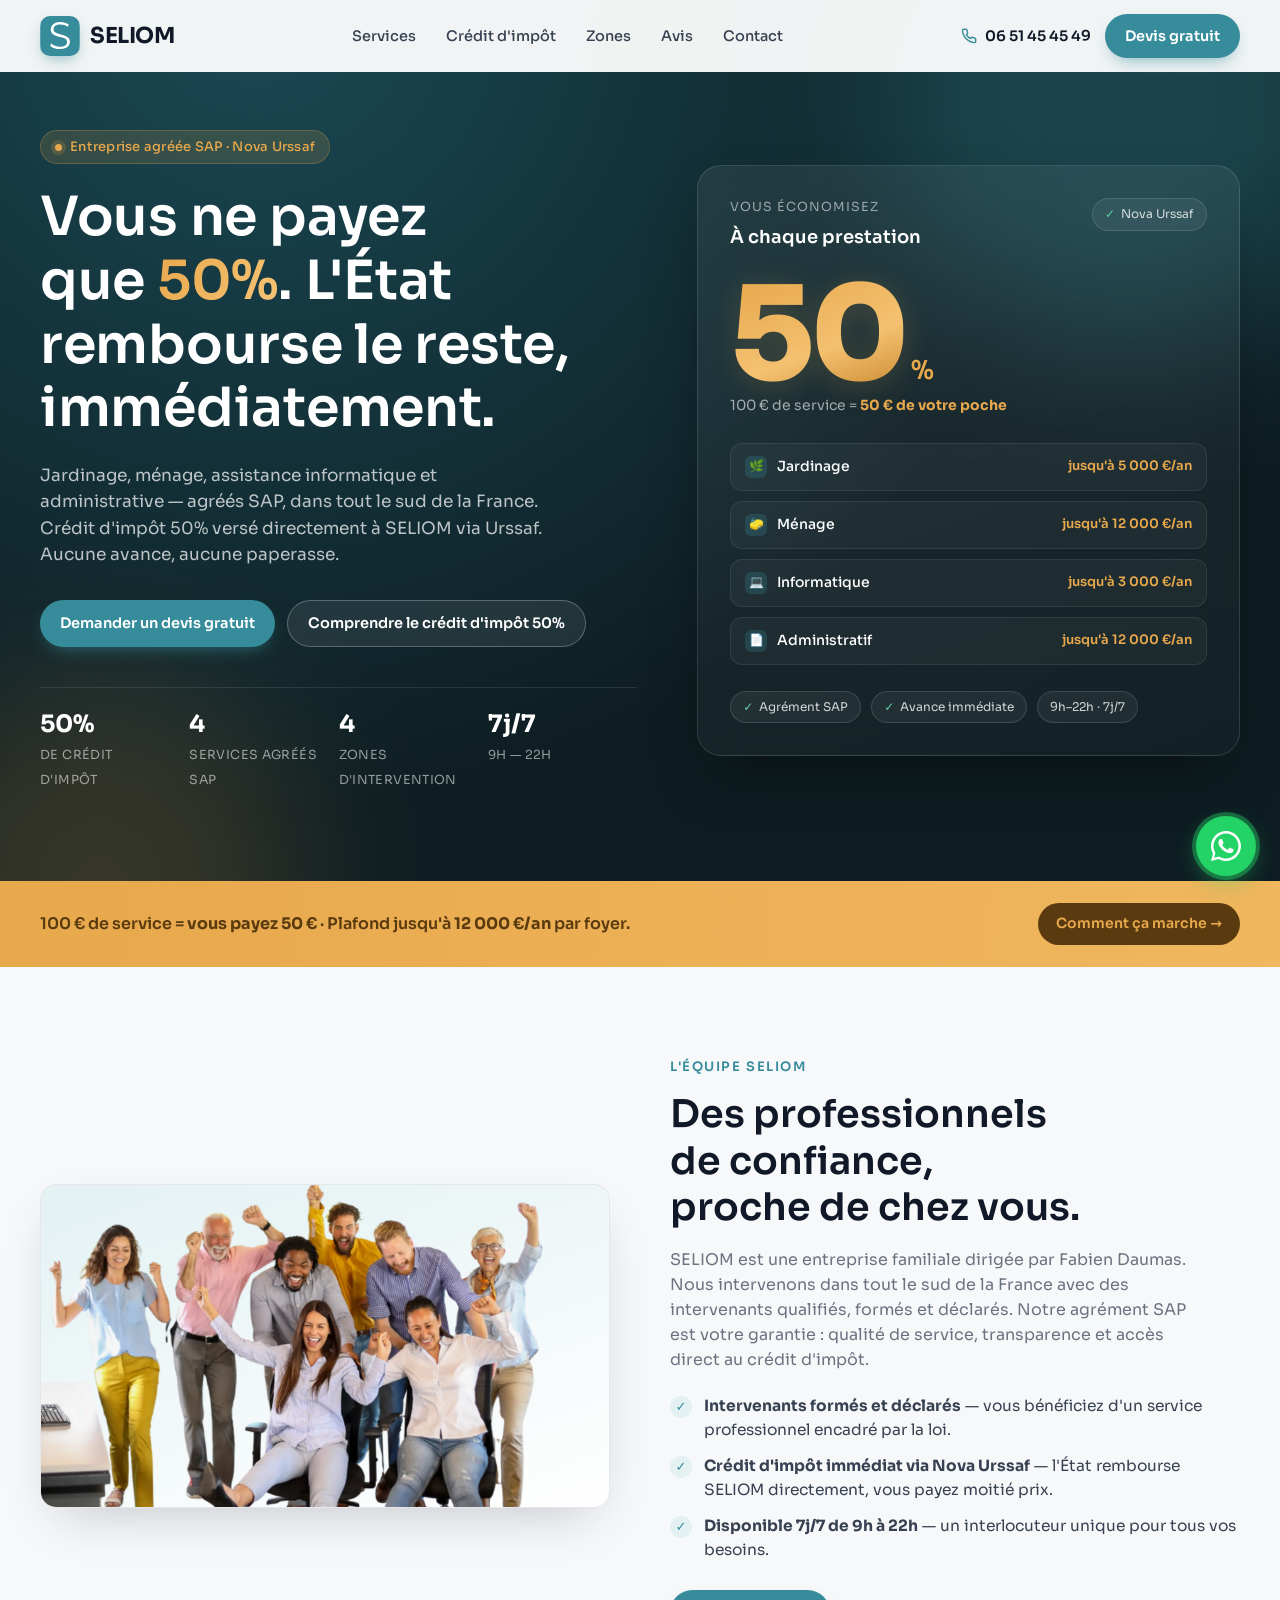
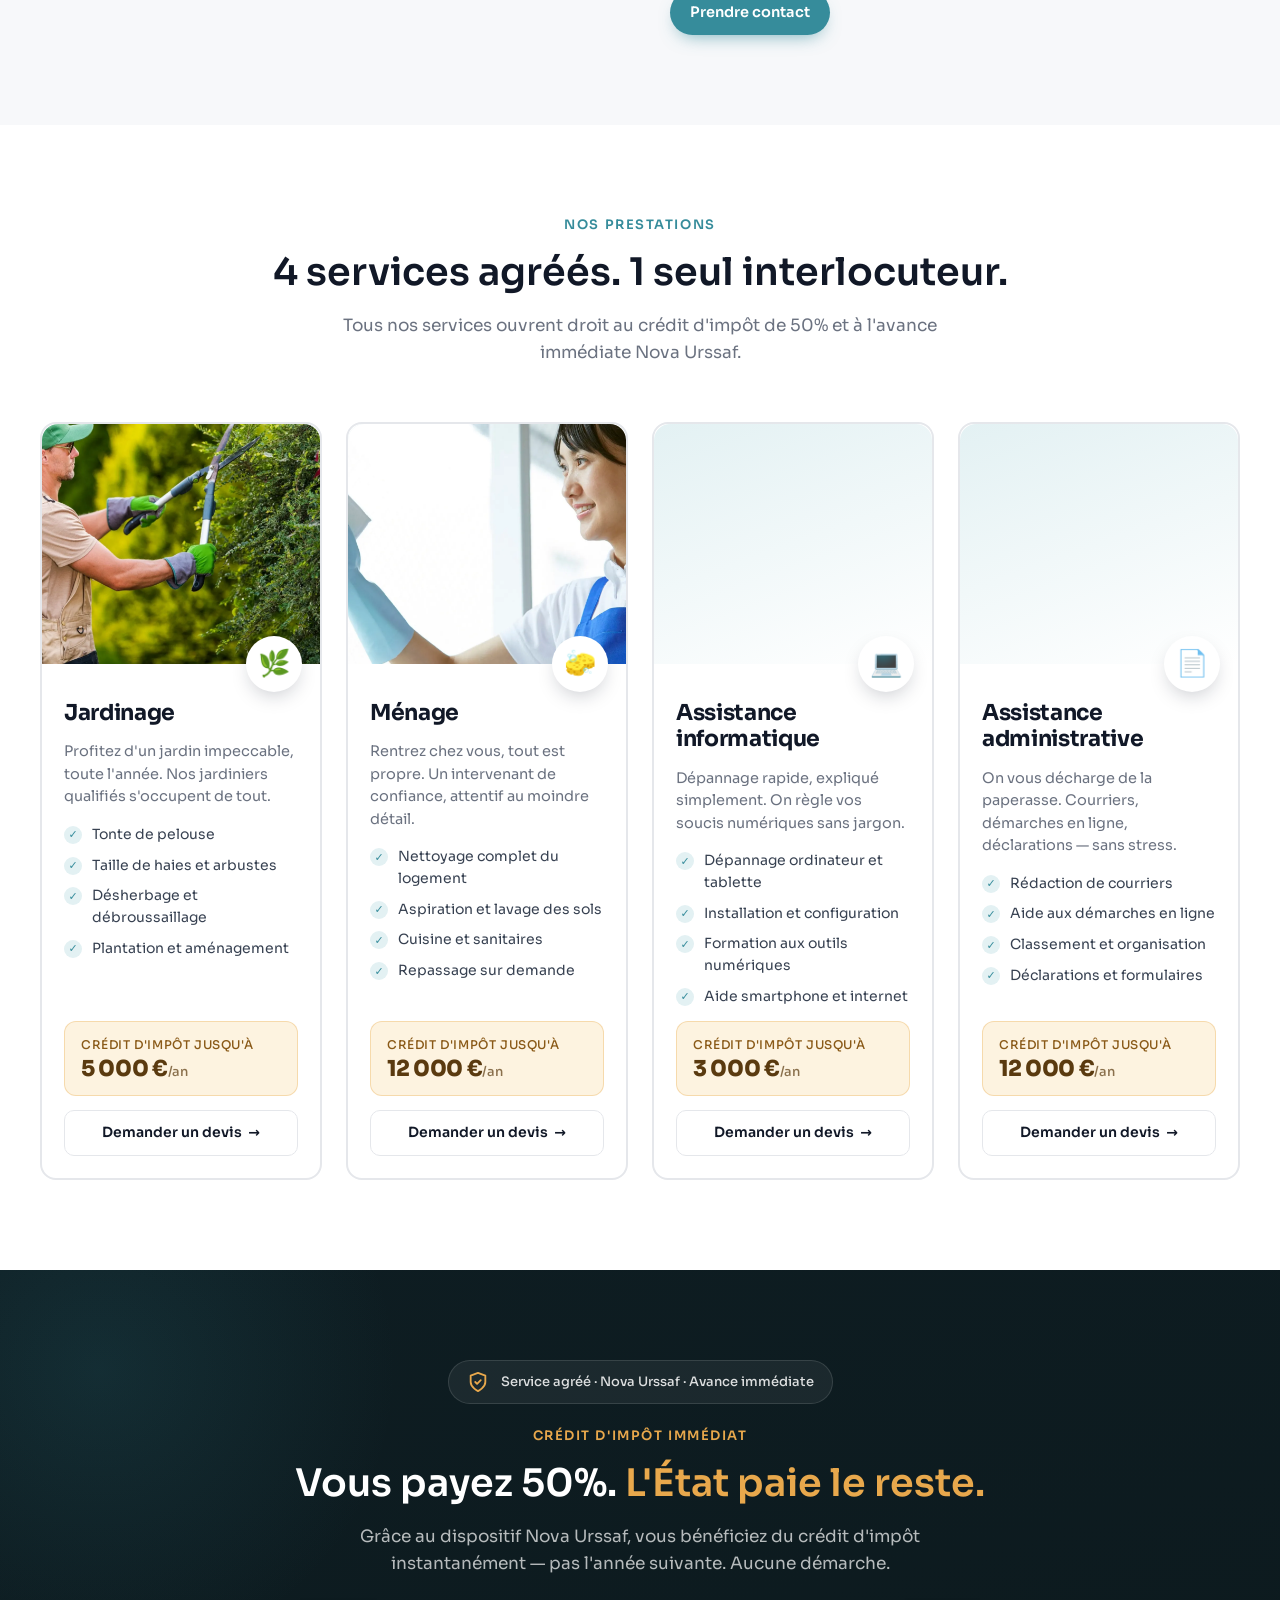
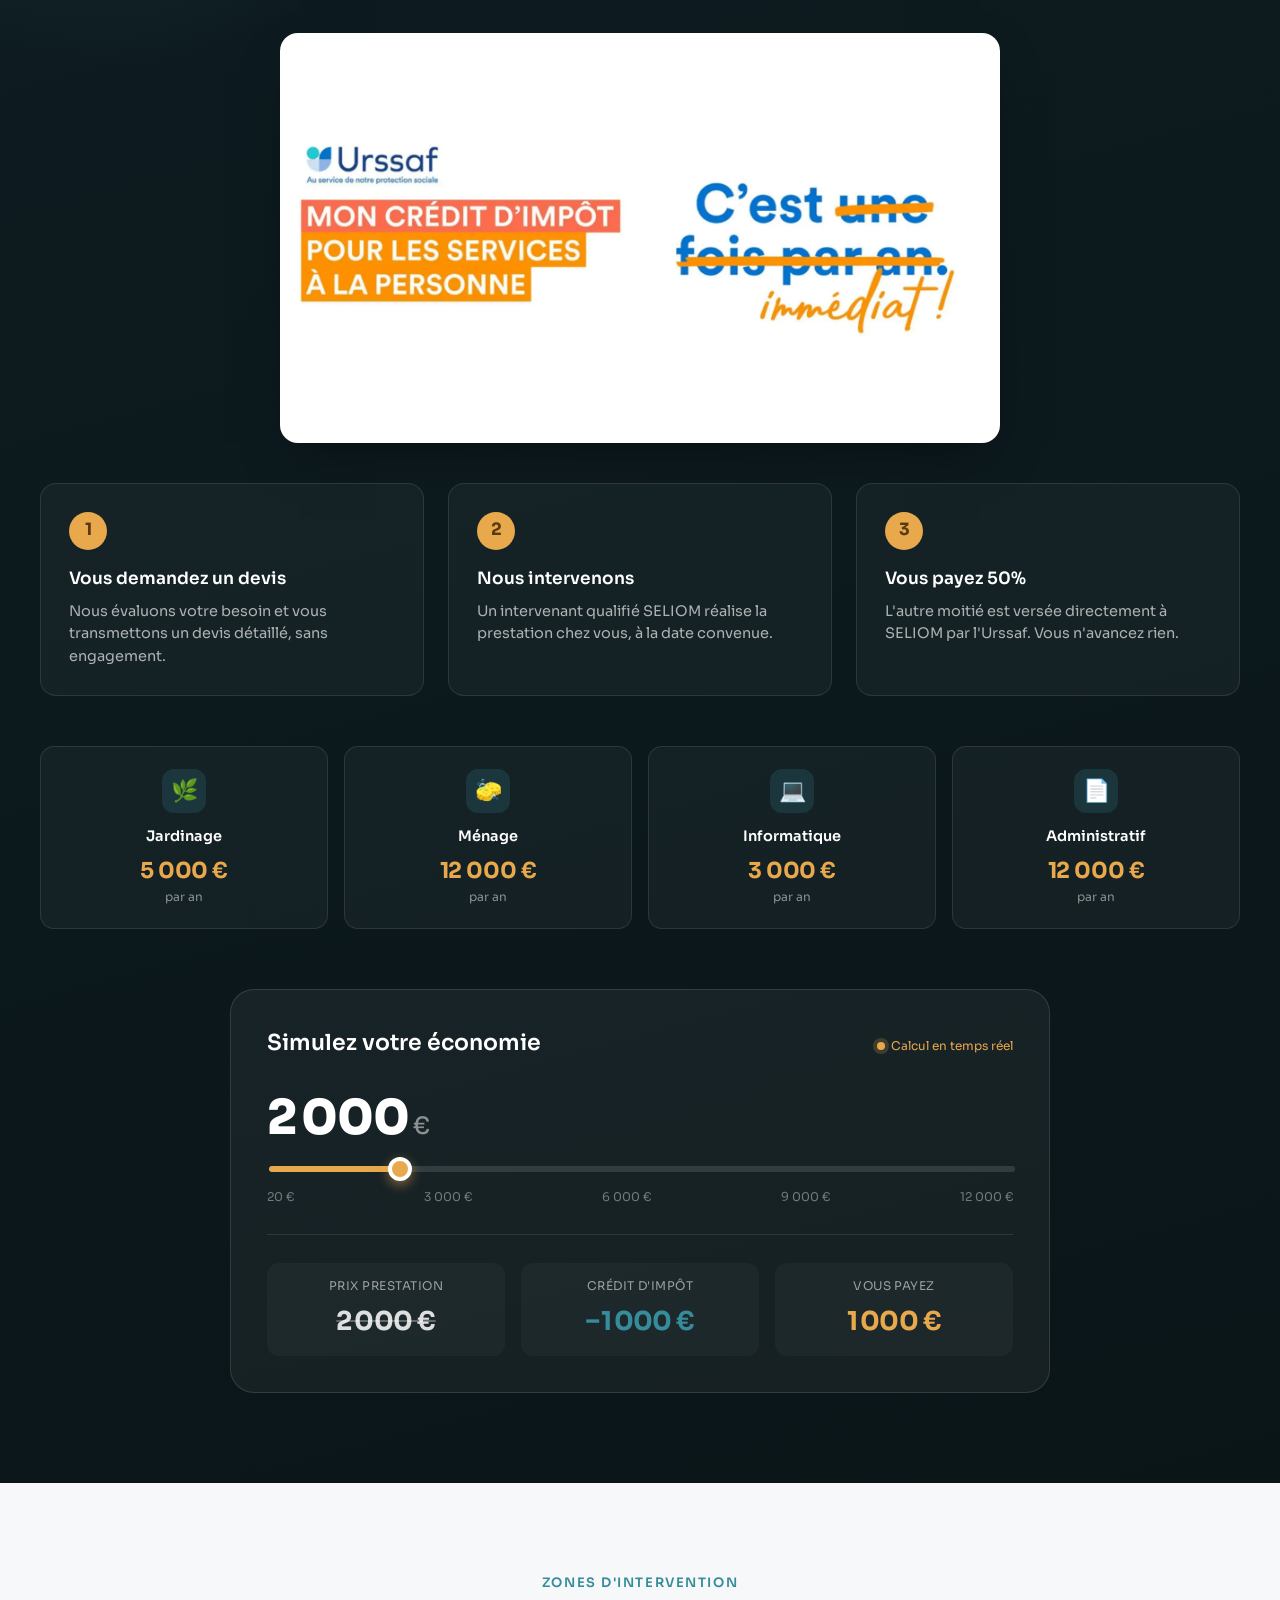
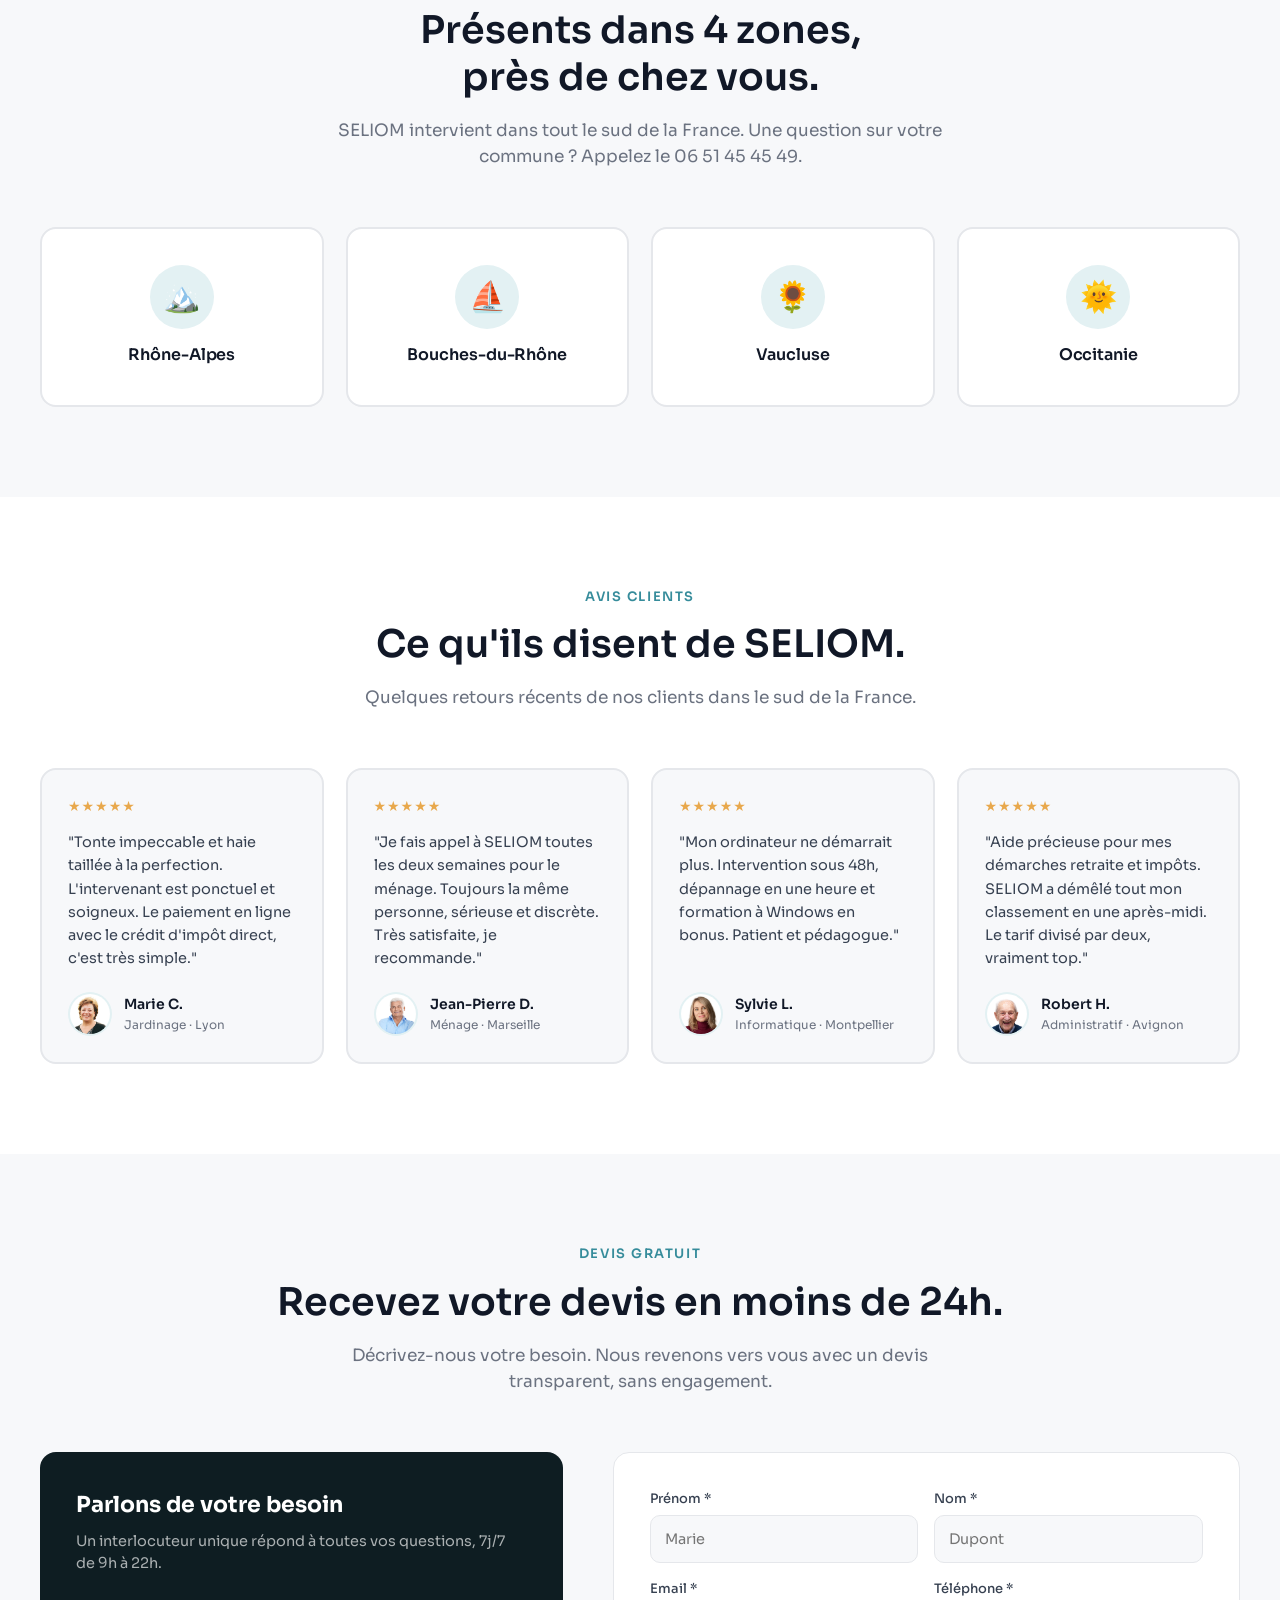
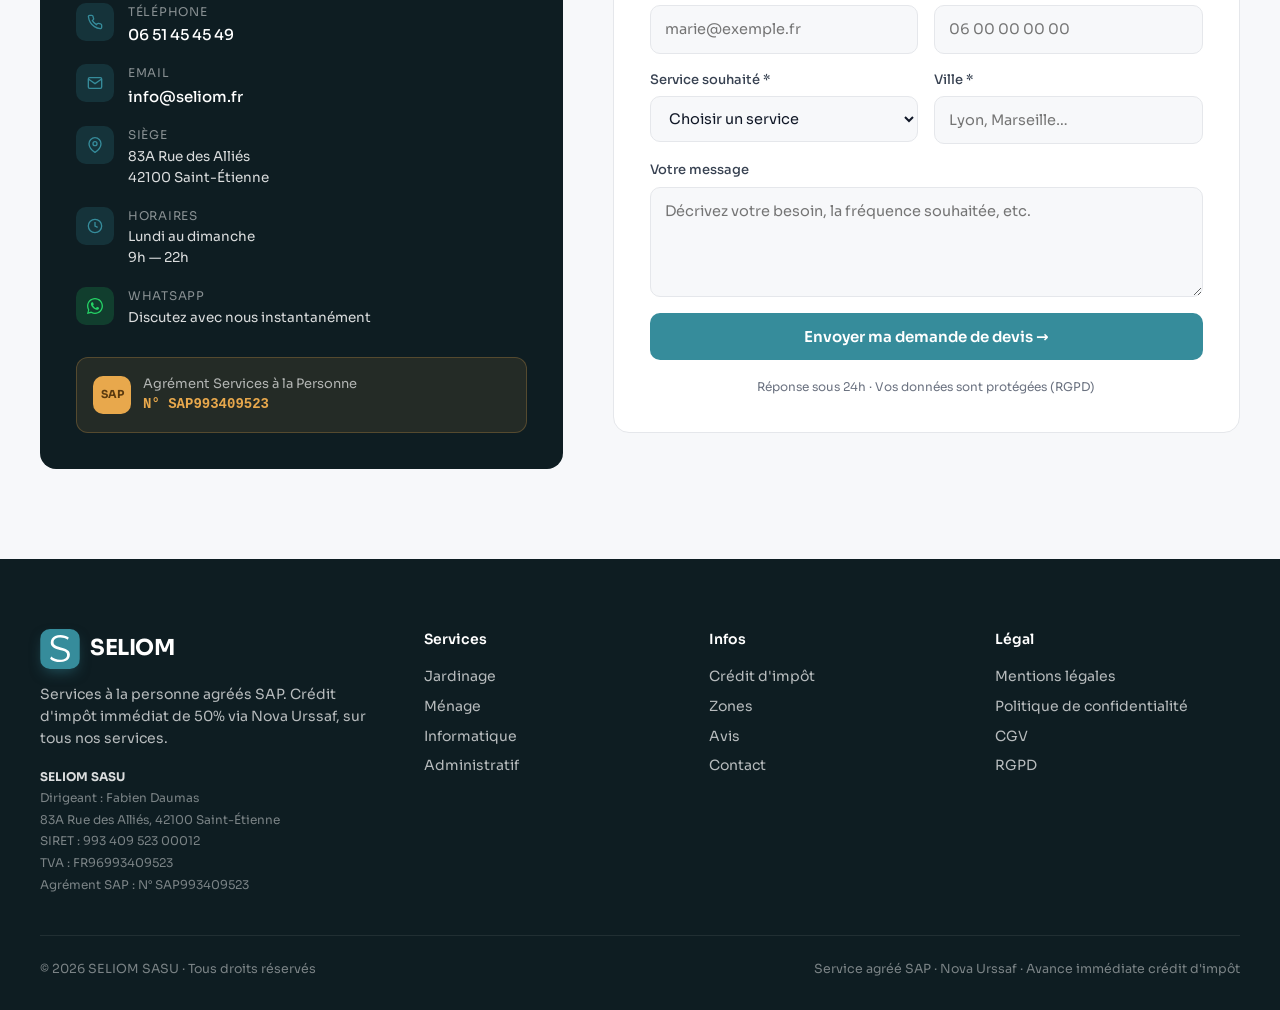
==== commit 6077df58: "Zones: swap 🌅 (sunrise, framed) for 🌞 on Occitanie The 🌅 sunrise glyph renders as a small picture wi" ====
--- a/index.html
+++ b/index.html
@@ -1272,7 +1272,7 @@
         <h4>Vaucluse</h4>
       </div>
       <div class="zone reveal">
-        <div class="ico" aria-hidden="true">🌅</div>
+        <div class="ico" aria-hidden="true">🌞</div>
         <h4>Occitanie</h4>
       </div>
     </div>
@@ -1380,21 +1380,18 @@
         </div>
       </div>
 
-      <!--
-        Formulaire connecté à Formspree.
-        ➜ Remplacer YOUR_FORMSPREE_ID par l'ID obtenu sur https://formspree.io
-           (compte gratuit, créer un formulaire pointant vers info@seliom.fr).
-      -->
       <form
         id="devisForm"
         class="contact-form reveal right"
-        action="https://formspree.io/f/YOUR_FORMSPREE_ID"
+        action="https://formsubmit.co/info@seliom.fr"
         method="POST"
       >
         <input type="hidden" name="_subject" value="Nouvelle demande de devis SELIOM" />
-        <input type="hidden" name="_language" value="fr" />
-        <!-- honeypot anti-spam -->
-        <input type="text" name="_gotcha" style="display:none" tabindex="-1" autocomplete="off" />
+        <input type="hidden" name="_template" value="table" />
+        <input type="hidden" name="_captcha" value="false" />
+        <input type="hidden" name="_next" value="https://www.seliom.fr/?envoye=1" />
+        <!-- honeypot anti-spam (FormSubmit lit _honey) -->
+        <input type="text" name="_honey" style="display:none" tabindex="-1" autocomplete="off" aria-hidden="true" />
         <div class="form-grid">
           <div class="form-field">
             <label for="fn">Prénom *</label>
@@ -1566,23 +1563,20 @@
   const formBtn = document.getElementById('formSubmit');
   const formNote = document.getElementById('formNote');
   if (form) {
+    // FormSubmit AJAX : on POSTe en JSON sur https://formsubmit.co/ajax/<email>
+    const ajaxUrl = form.action.replace('formsubmit.co/', 'formsubmit.co/ajax/');
     form.addEventListener('submit', async (e) => {
-      // Si l'endpoint n'est pas configuré, on évite l'envoi et on prévient.
-      if (form.action.includes('YOUR_FORMSPREE_ID')) {
-        e.preventDefault();
-        formNote.textContent = 'Formulaire en mode démo — configurez Formspree dans index.html.';
-        formNote.style.color = '#b8761b';
-        return;
-      }
       e.preventDefault();
       formBtn.disabled = true;
       const originalLabel = formBtn.textContent;
       formBtn.textContent = 'Envoi en cours…';
+      // FormData -> JSON
+      const data = Object.fromEntries(new FormData(form).entries());
       try {
-        const res = await fetch(form.action, {
+        const res = await fetch(ajaxUrl, {
           method: 'POST',
-          body: new FormData(form),
-          headers: { 'Accept': 'application/json' }
+          headers: { 'Content-Type': 'application/json', 'Accept': 'application/json' },
+          body: JSON.stringify(data)
         });
         if (res.ok) {
           form.reset();
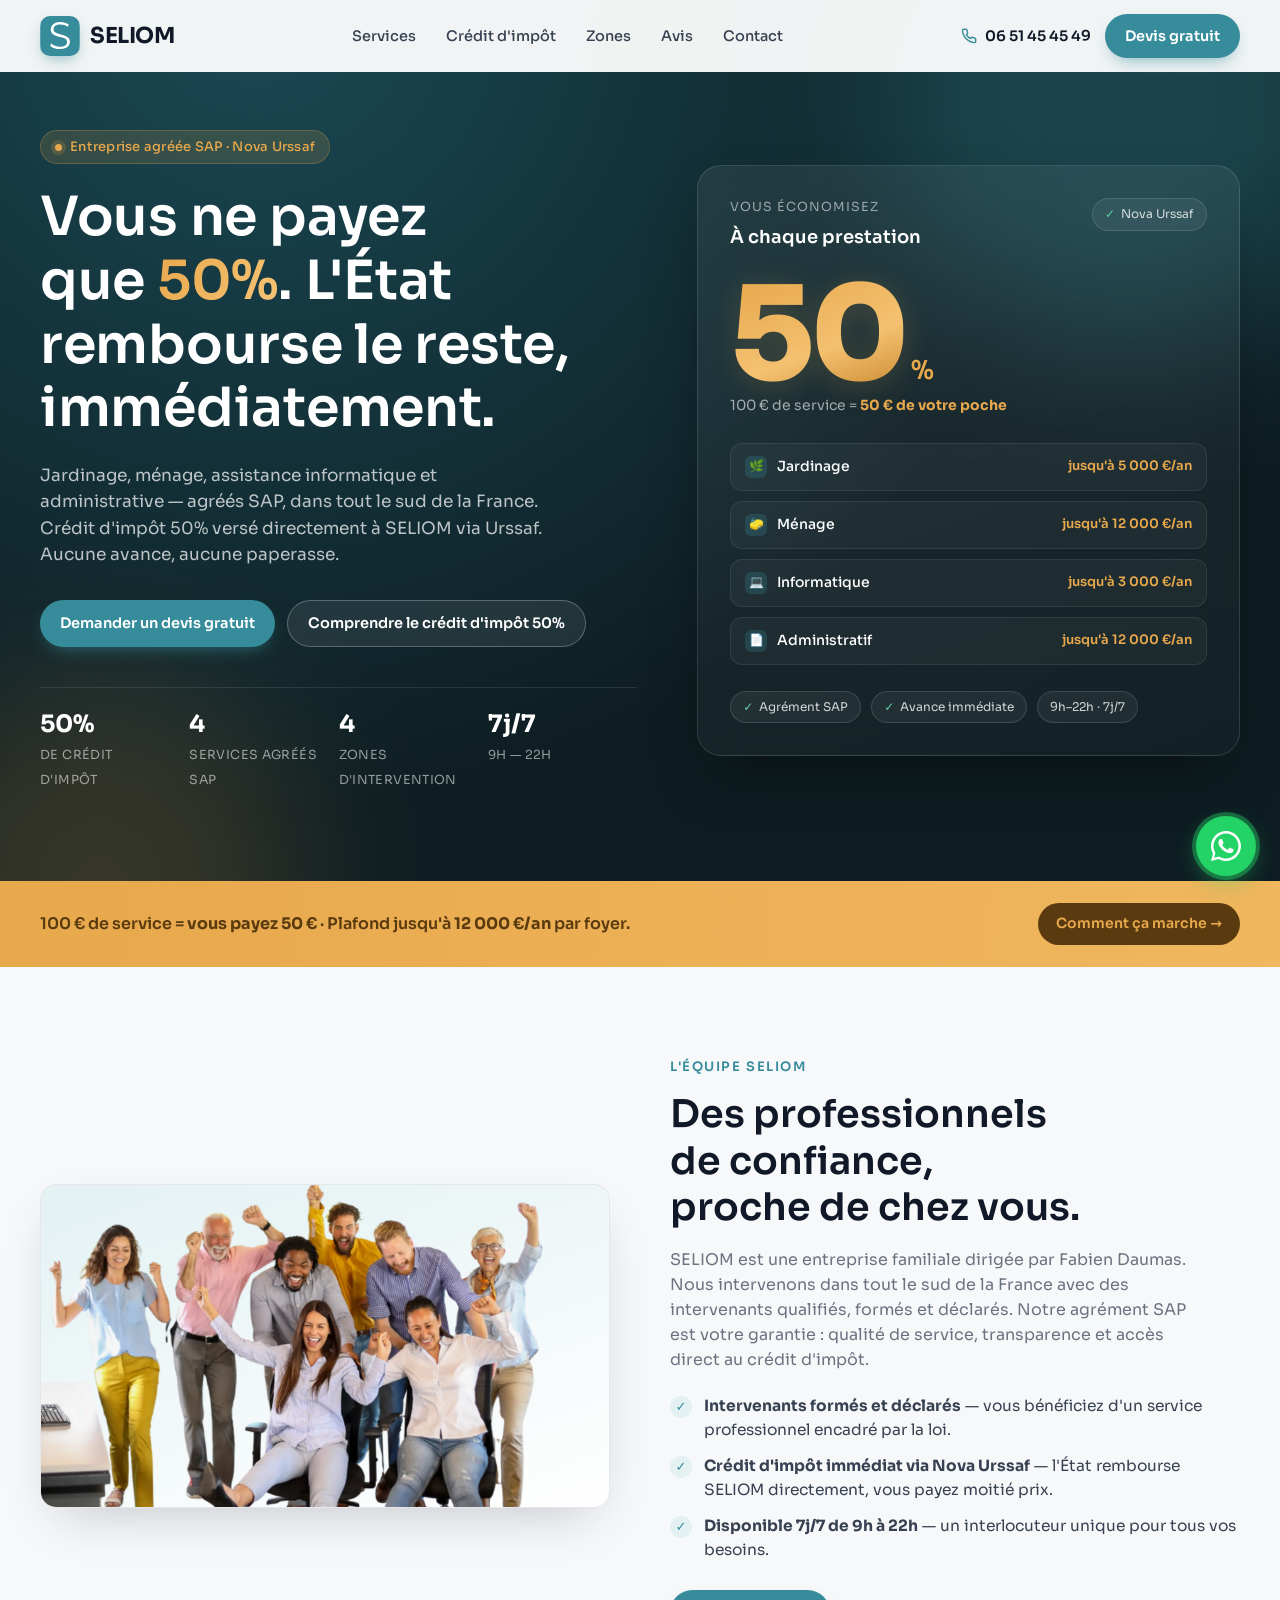
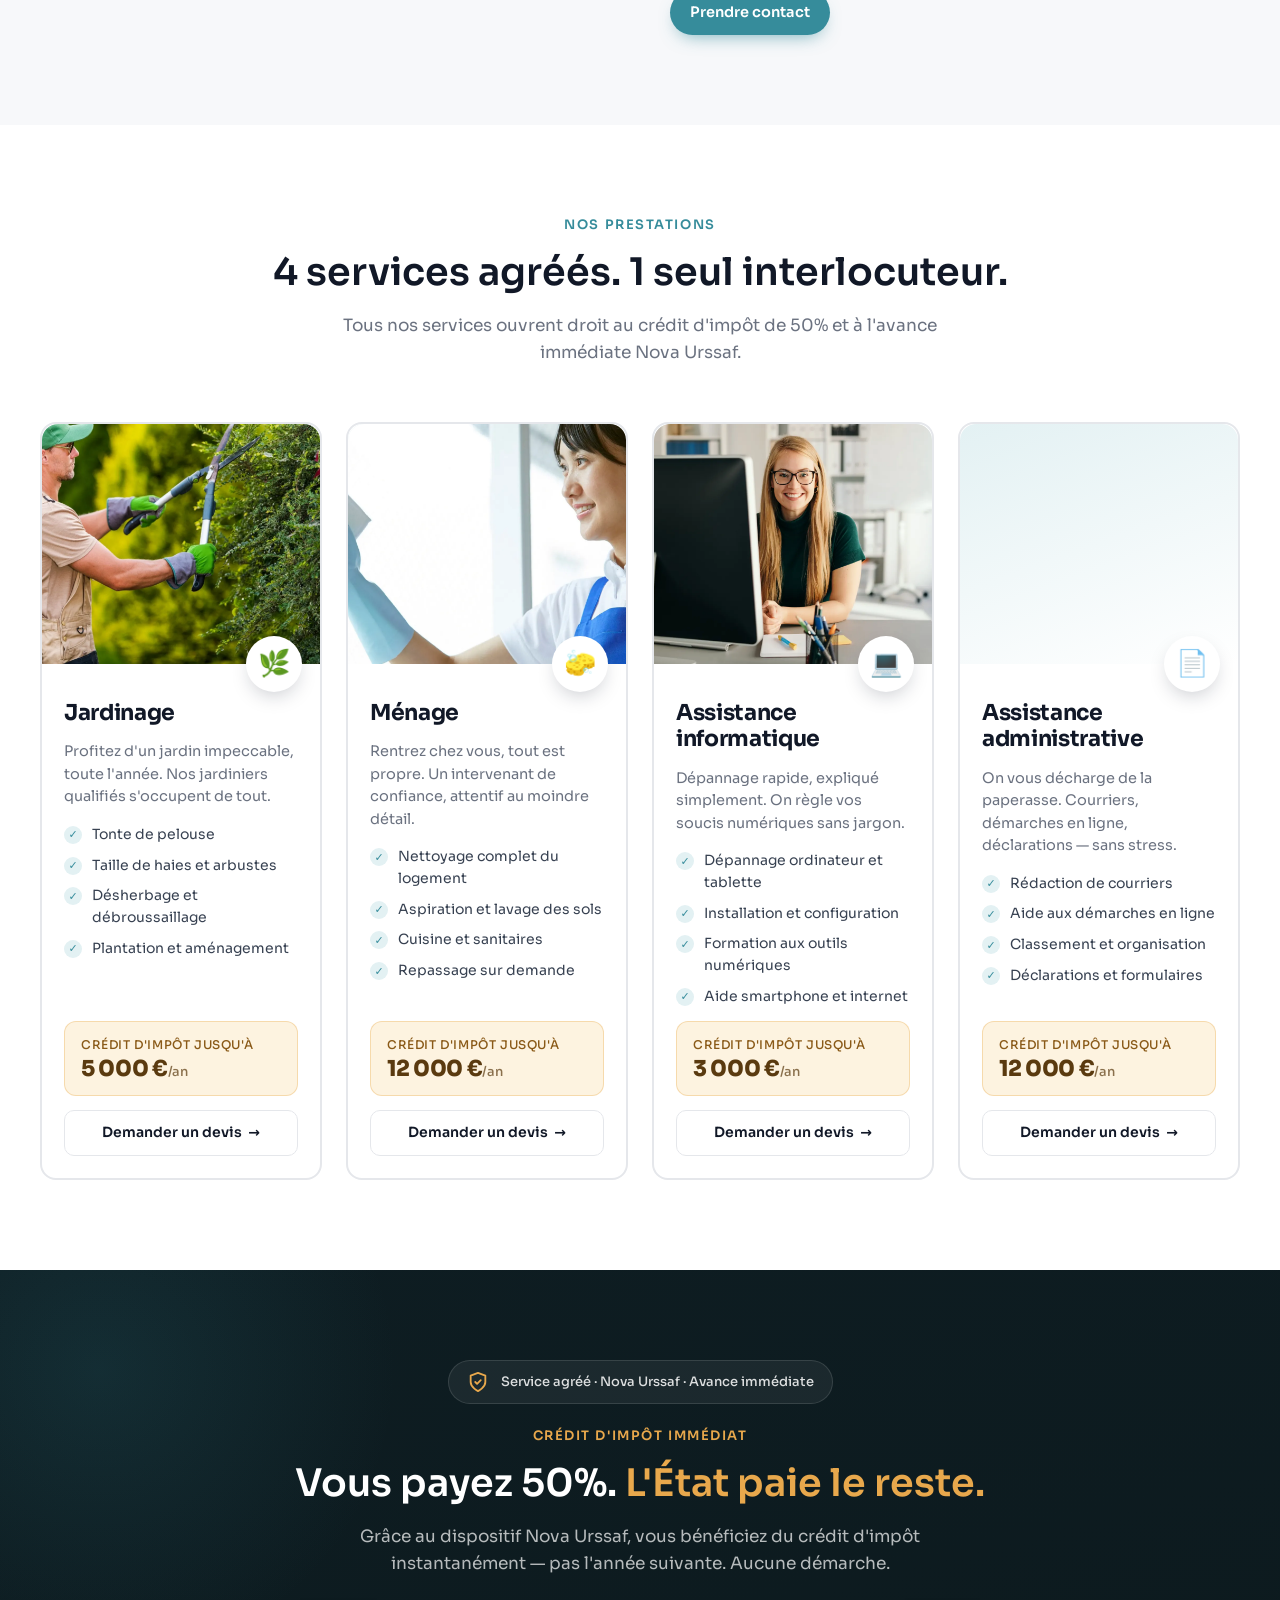
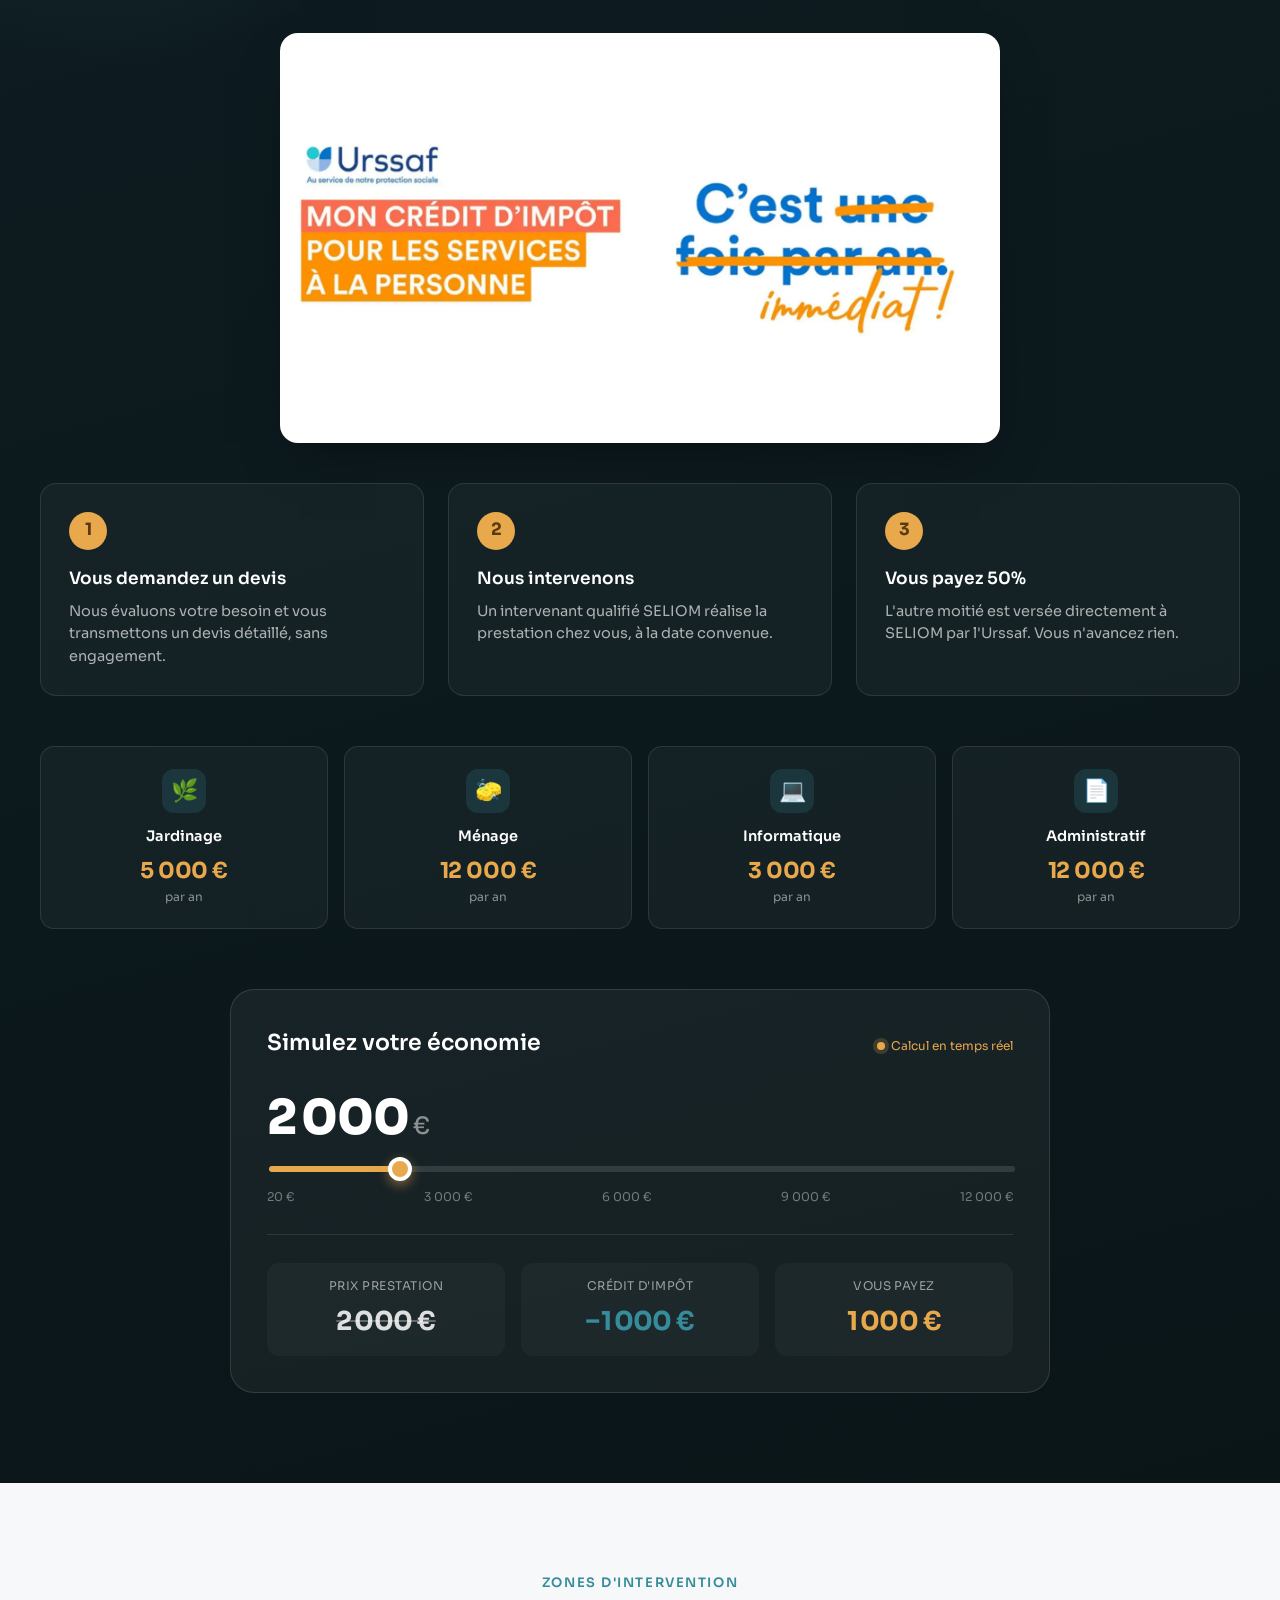
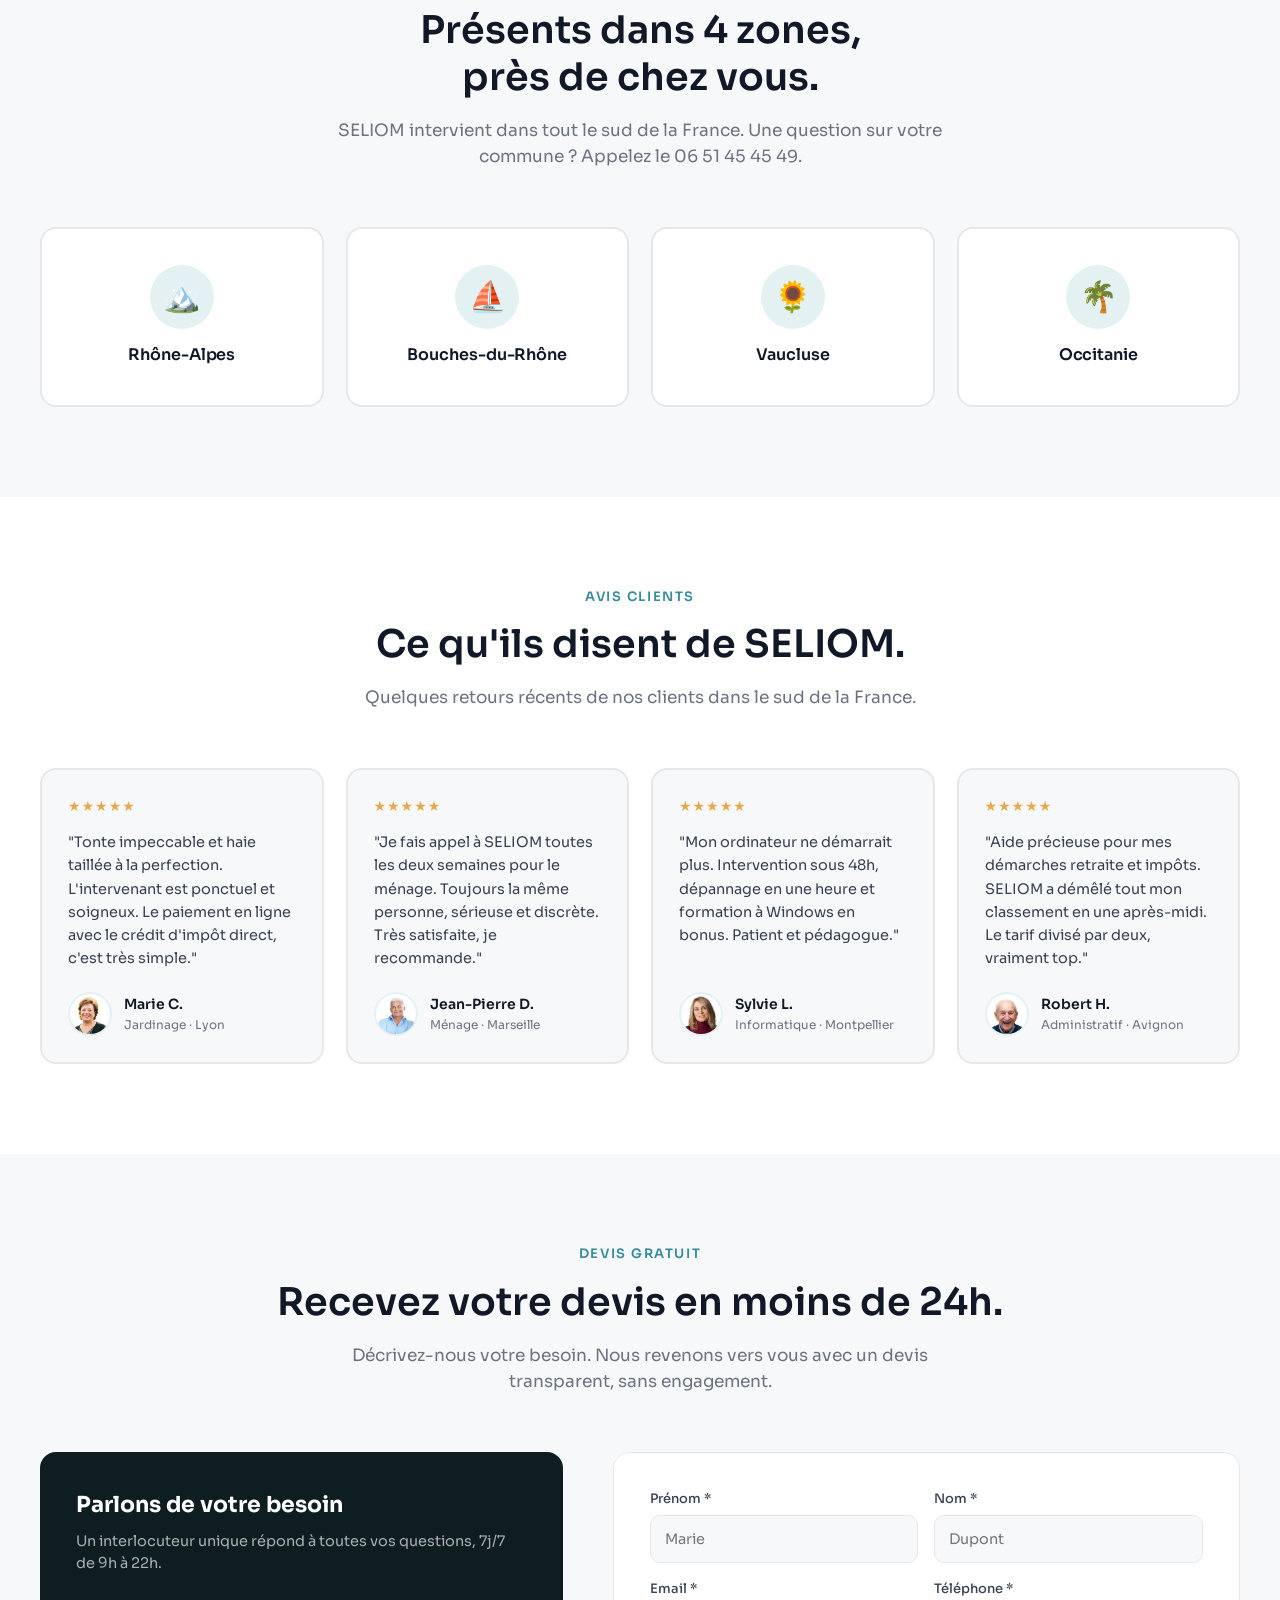
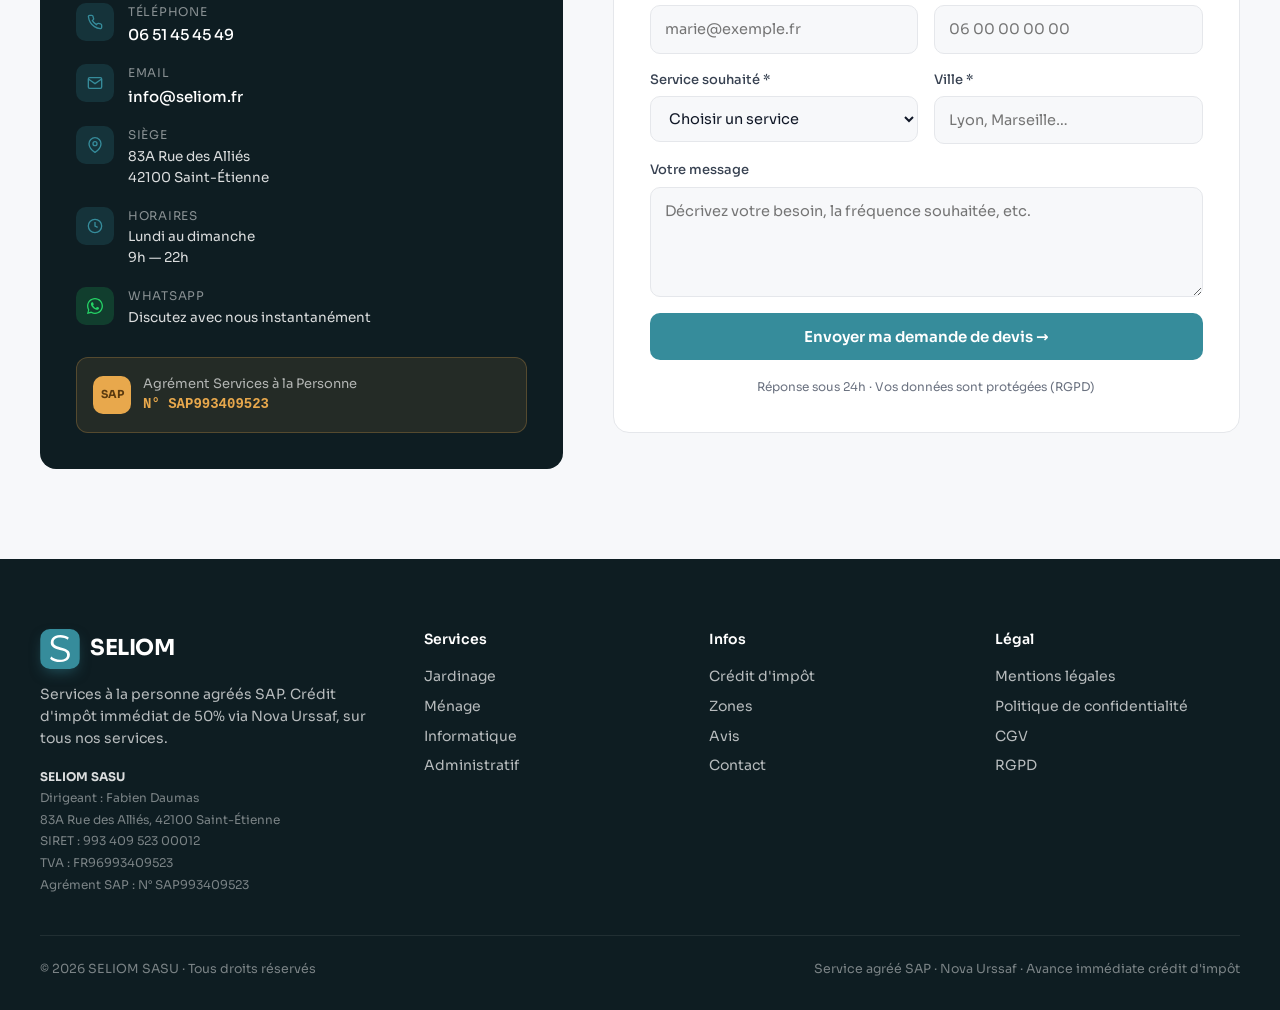
==== commit a8a6dcab: "Occitanie zone: switch emoji to 🌴 (palm tree)" ====
--- a/index.html
+++ b/index.html
@@ -1272,7 +1272,7 @@
         <h4>Vaucluse</h4>
       </div>
       <div class="zone reveal">
-        <div class="ico" aria-hidden="true">🌞</div>
+        <div class="ico" aria-hidden="true">🌴</div>
         <h4>Occitanie</h4>
       </div>
     </div>
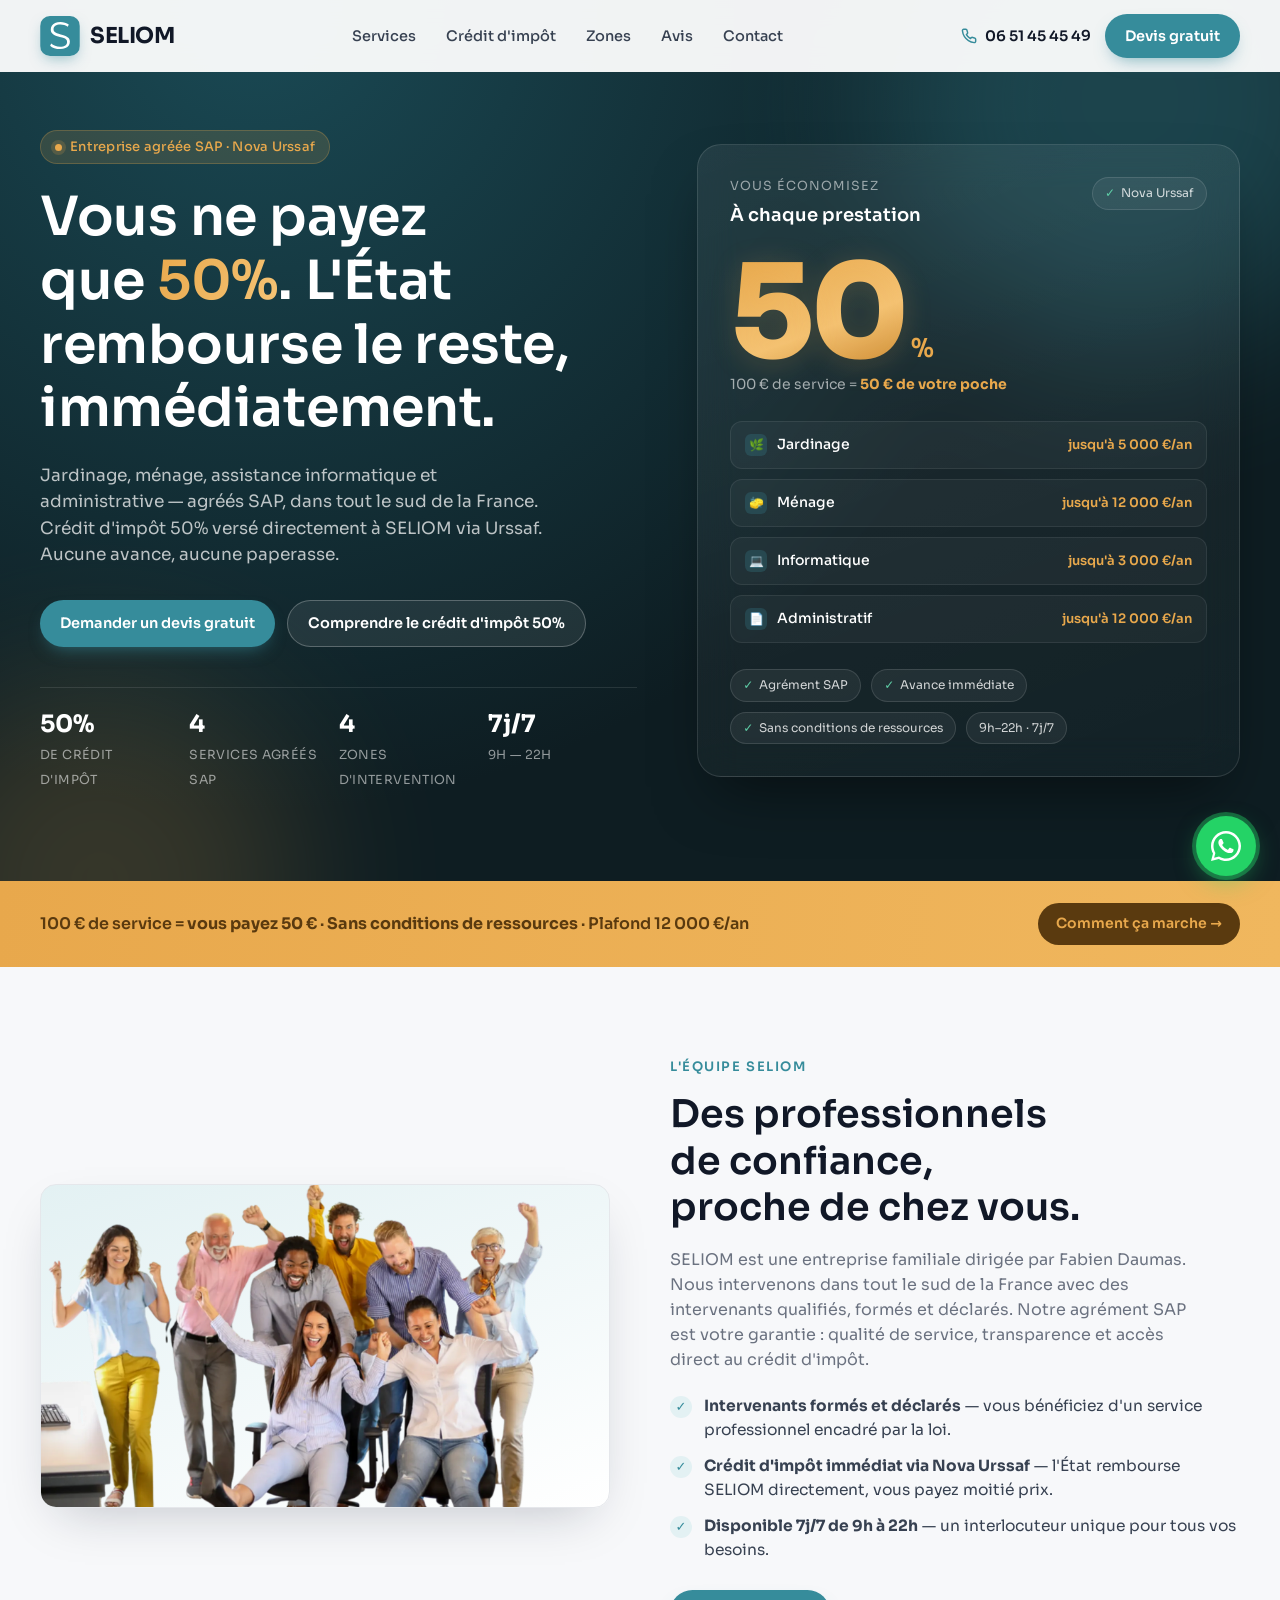
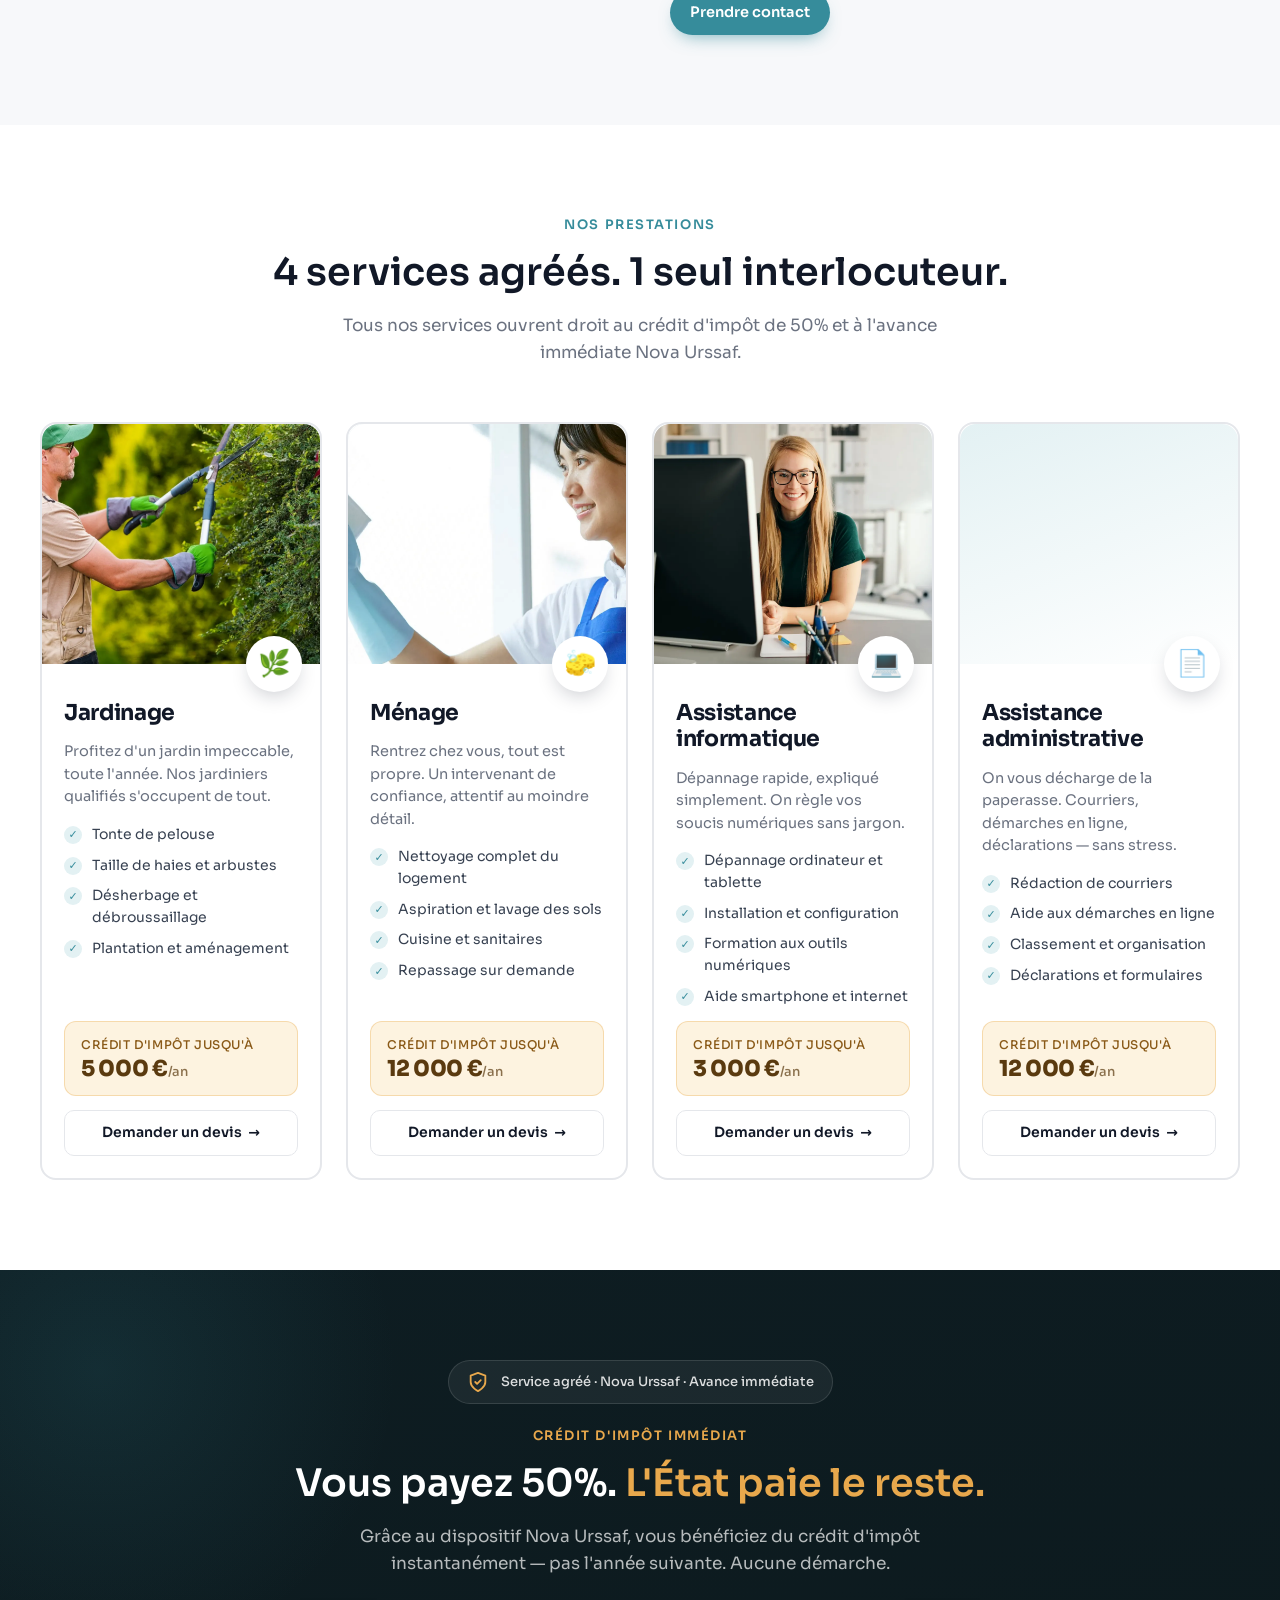
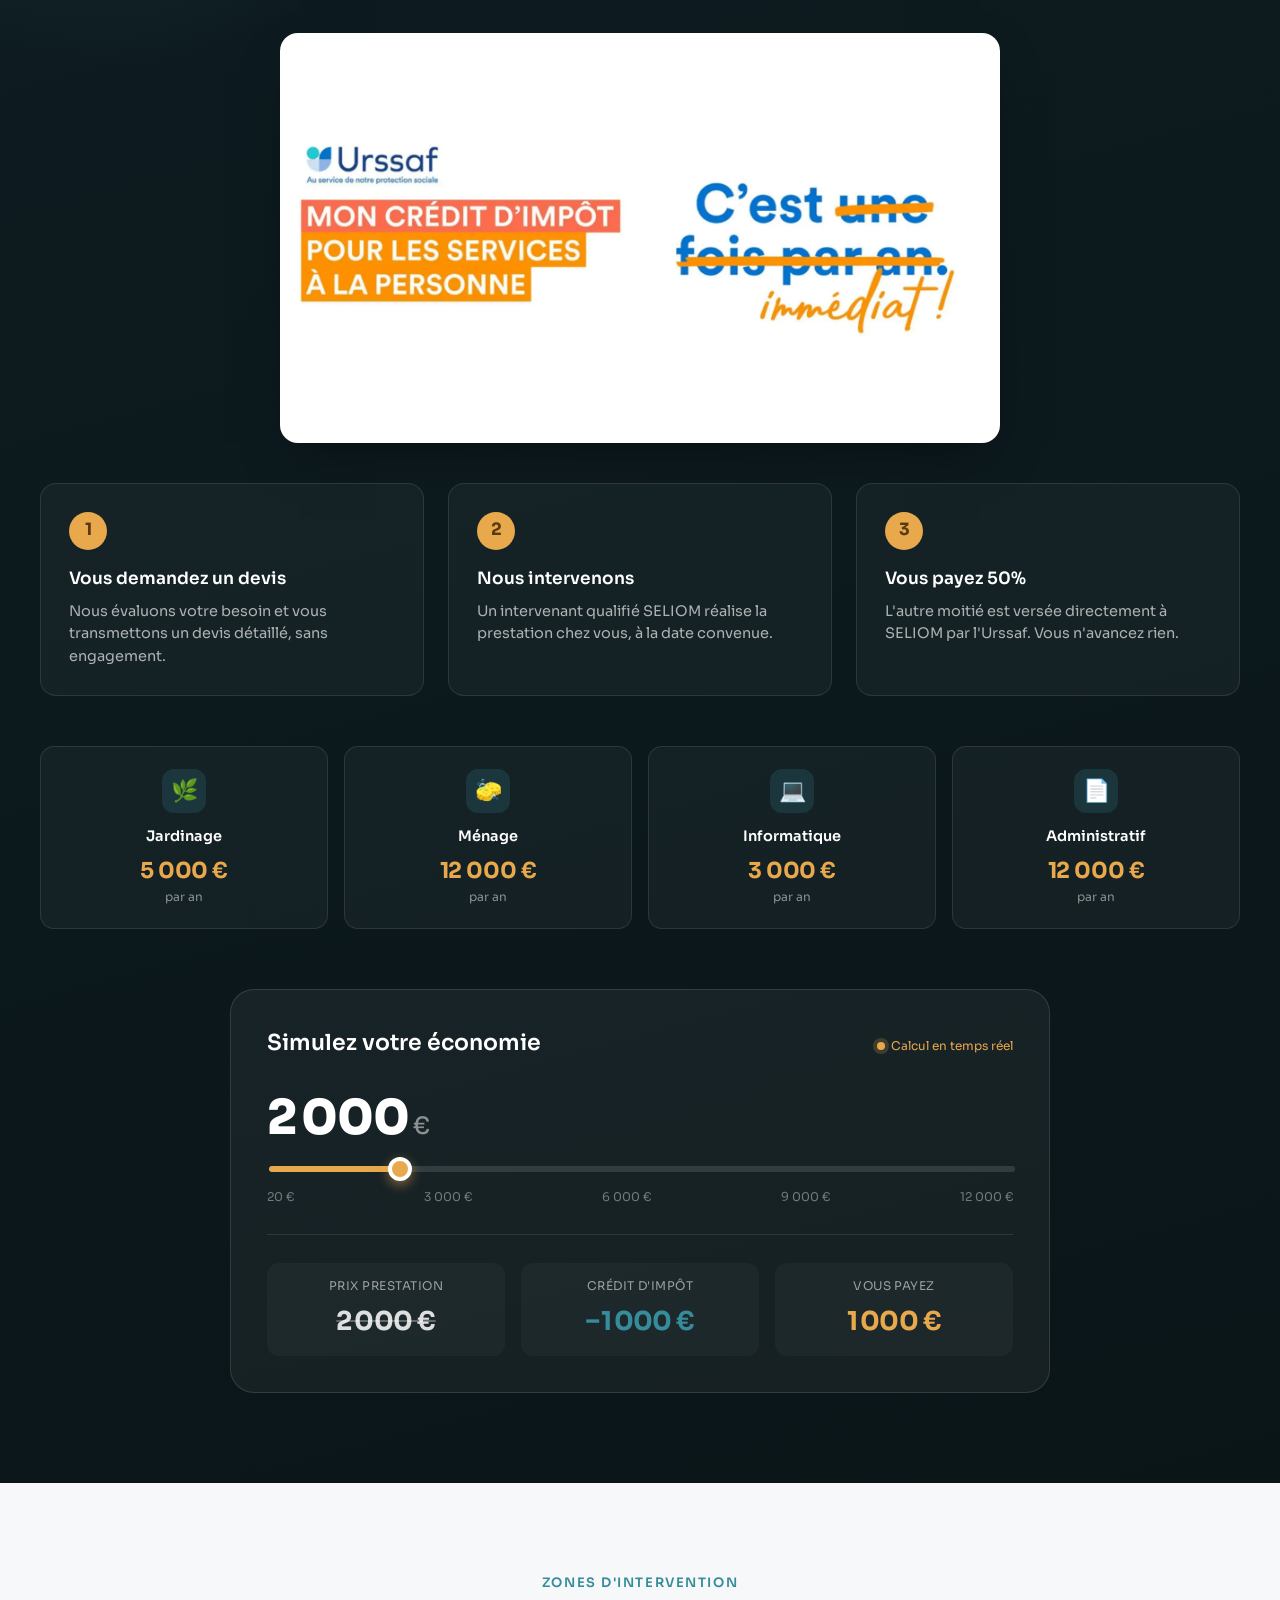
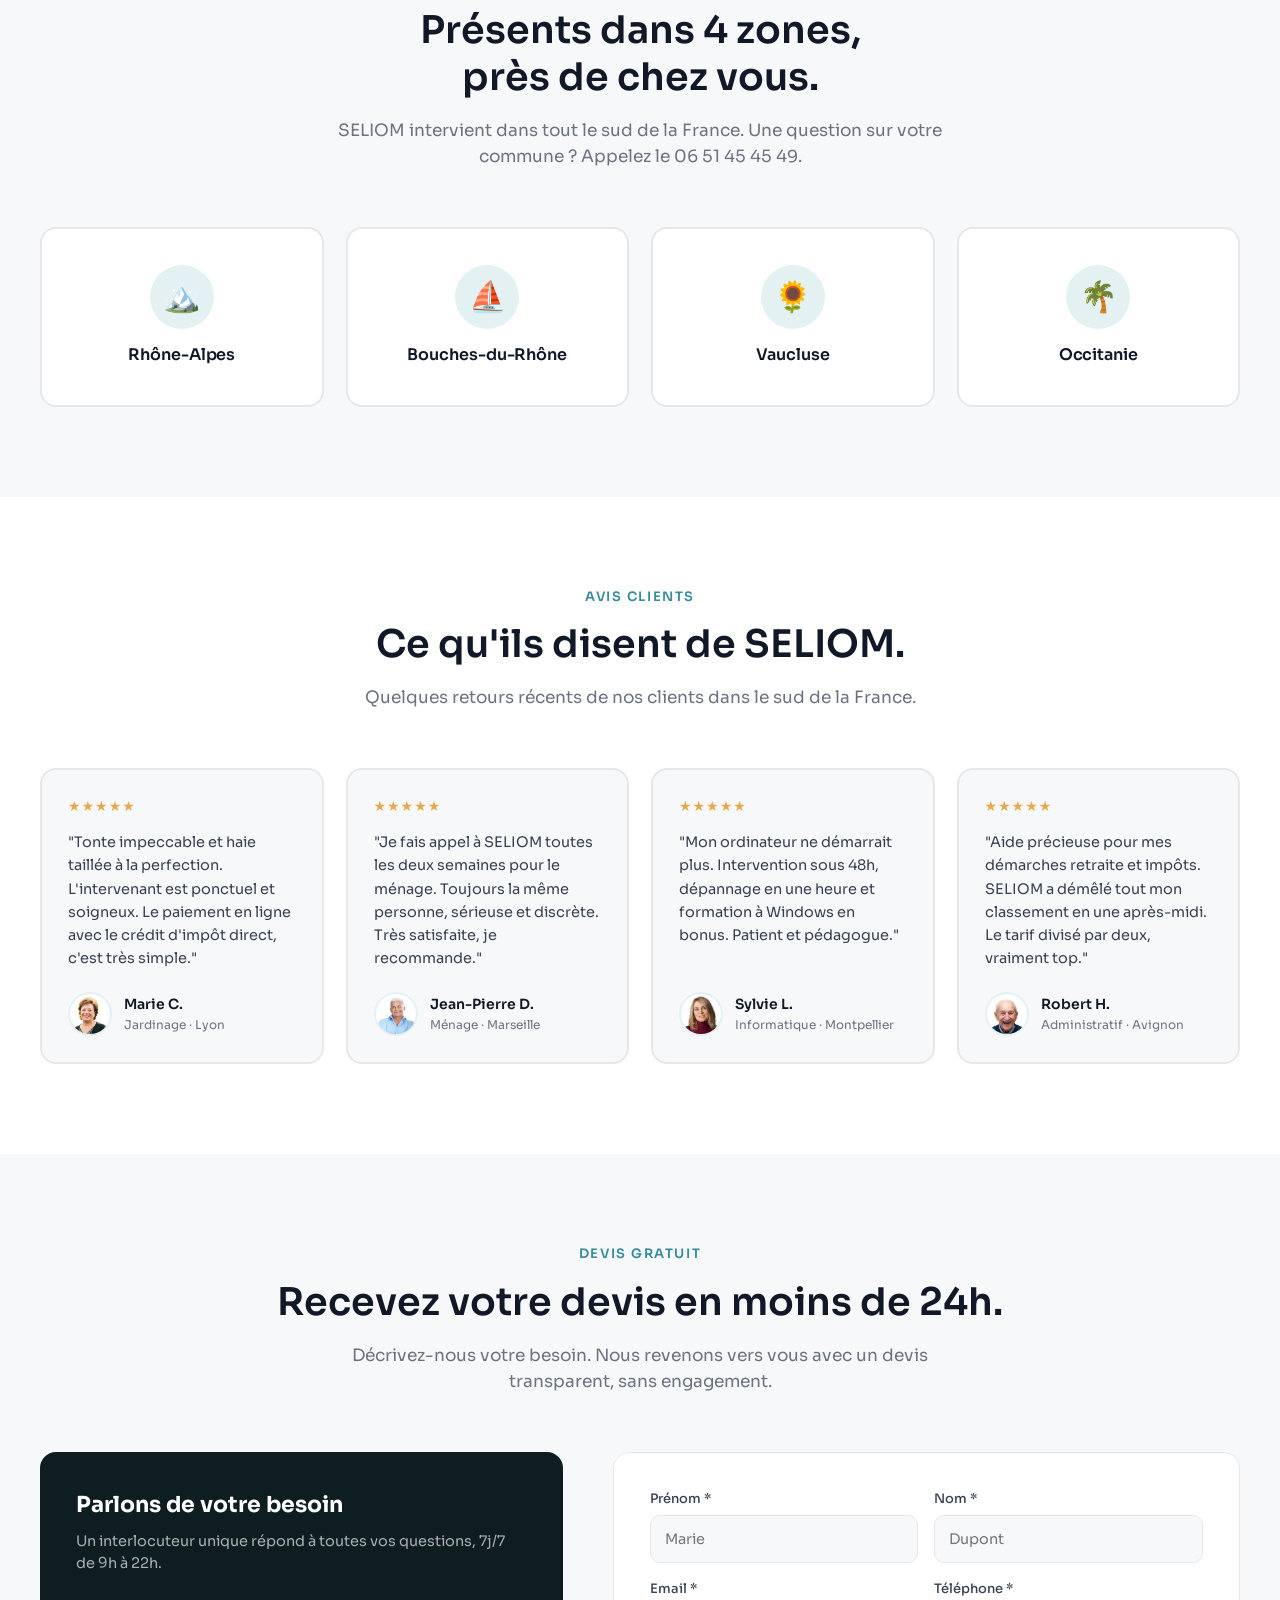
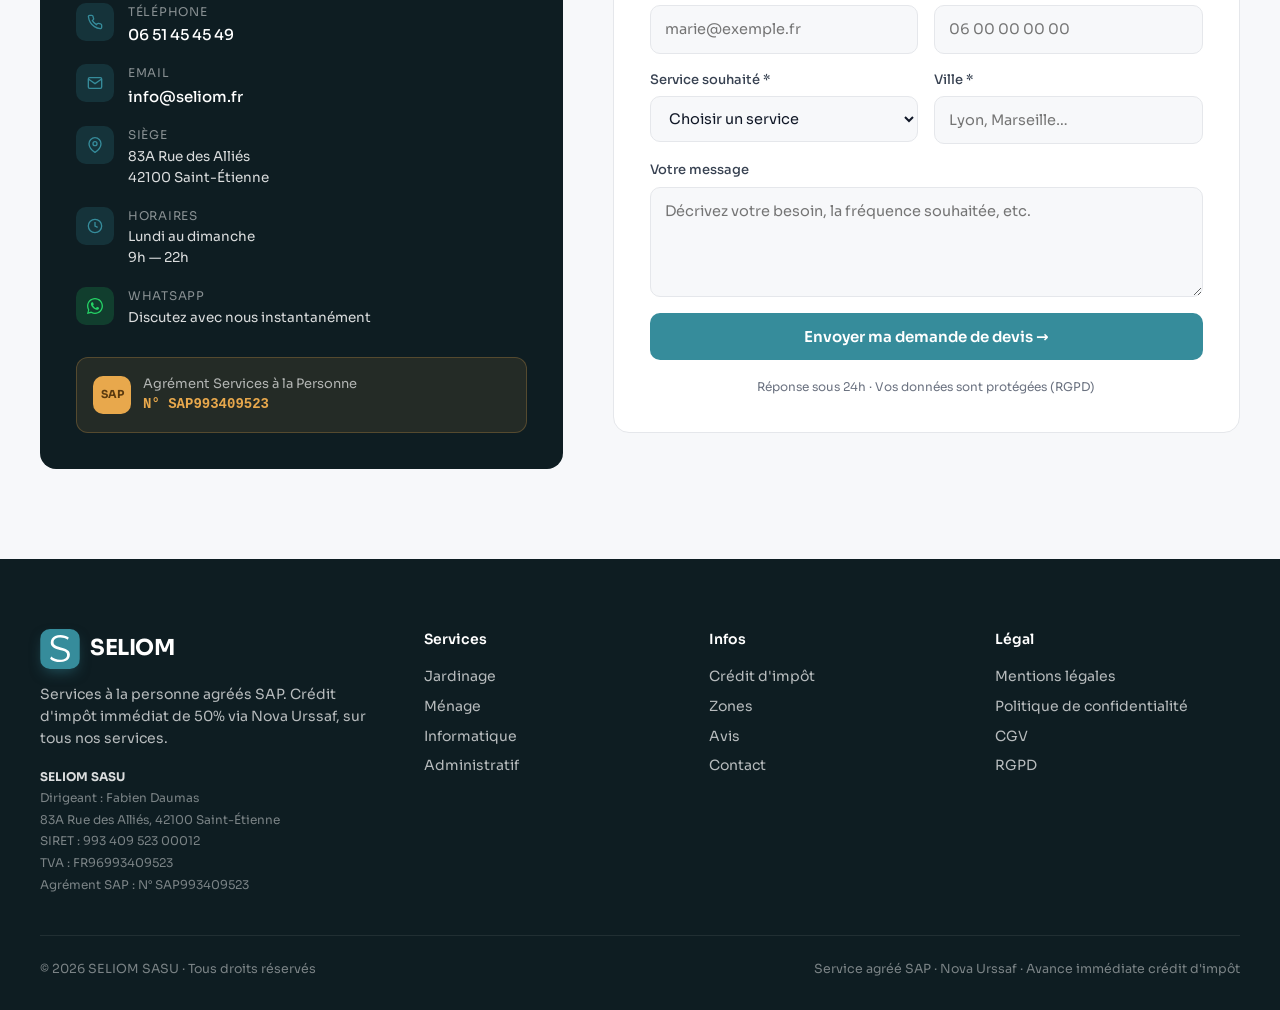
==== commit 1756c9bf: "Add 'Sans conditions de ressources' in two strategic spots This argument removes the silent 'am I el" ====
--- a/index.html
+++ b/index.html
@@ -1025,6 +1025,7 @@
       <div class="hero-badges">
         <span class="hero-badge"><span class="check">✓</span> Agrément SAP</span>
         <span class="hero-badge"><span class="check">✓</span> Avance immédiate</span>
+        <span class="hero-badge"><span class="check">✓</span> Sans conditions de ressources</span>
         <span class="hero-badge">9h–22h · 7j/7</span>
       </div>
     </div>
@@ -1035,7 +1036,7 @@
 <div class="banner">
   <div class="container banner-inner">
     <div class="banner-text">
-      100 € de service = <strong>vous payez 50 €</strong> · Plafond jusqu'à <strong>12 000 €/an</strong> par foyer.
+      100 € de service = <strong>vous payez 50 €</strong> · <strong>Sans conditions de ressources</strong> · Plafond 12 000 €/an
     </div>
     <a href="#credit" class="banner-cta">Comment ça marche →</a>
   </div>
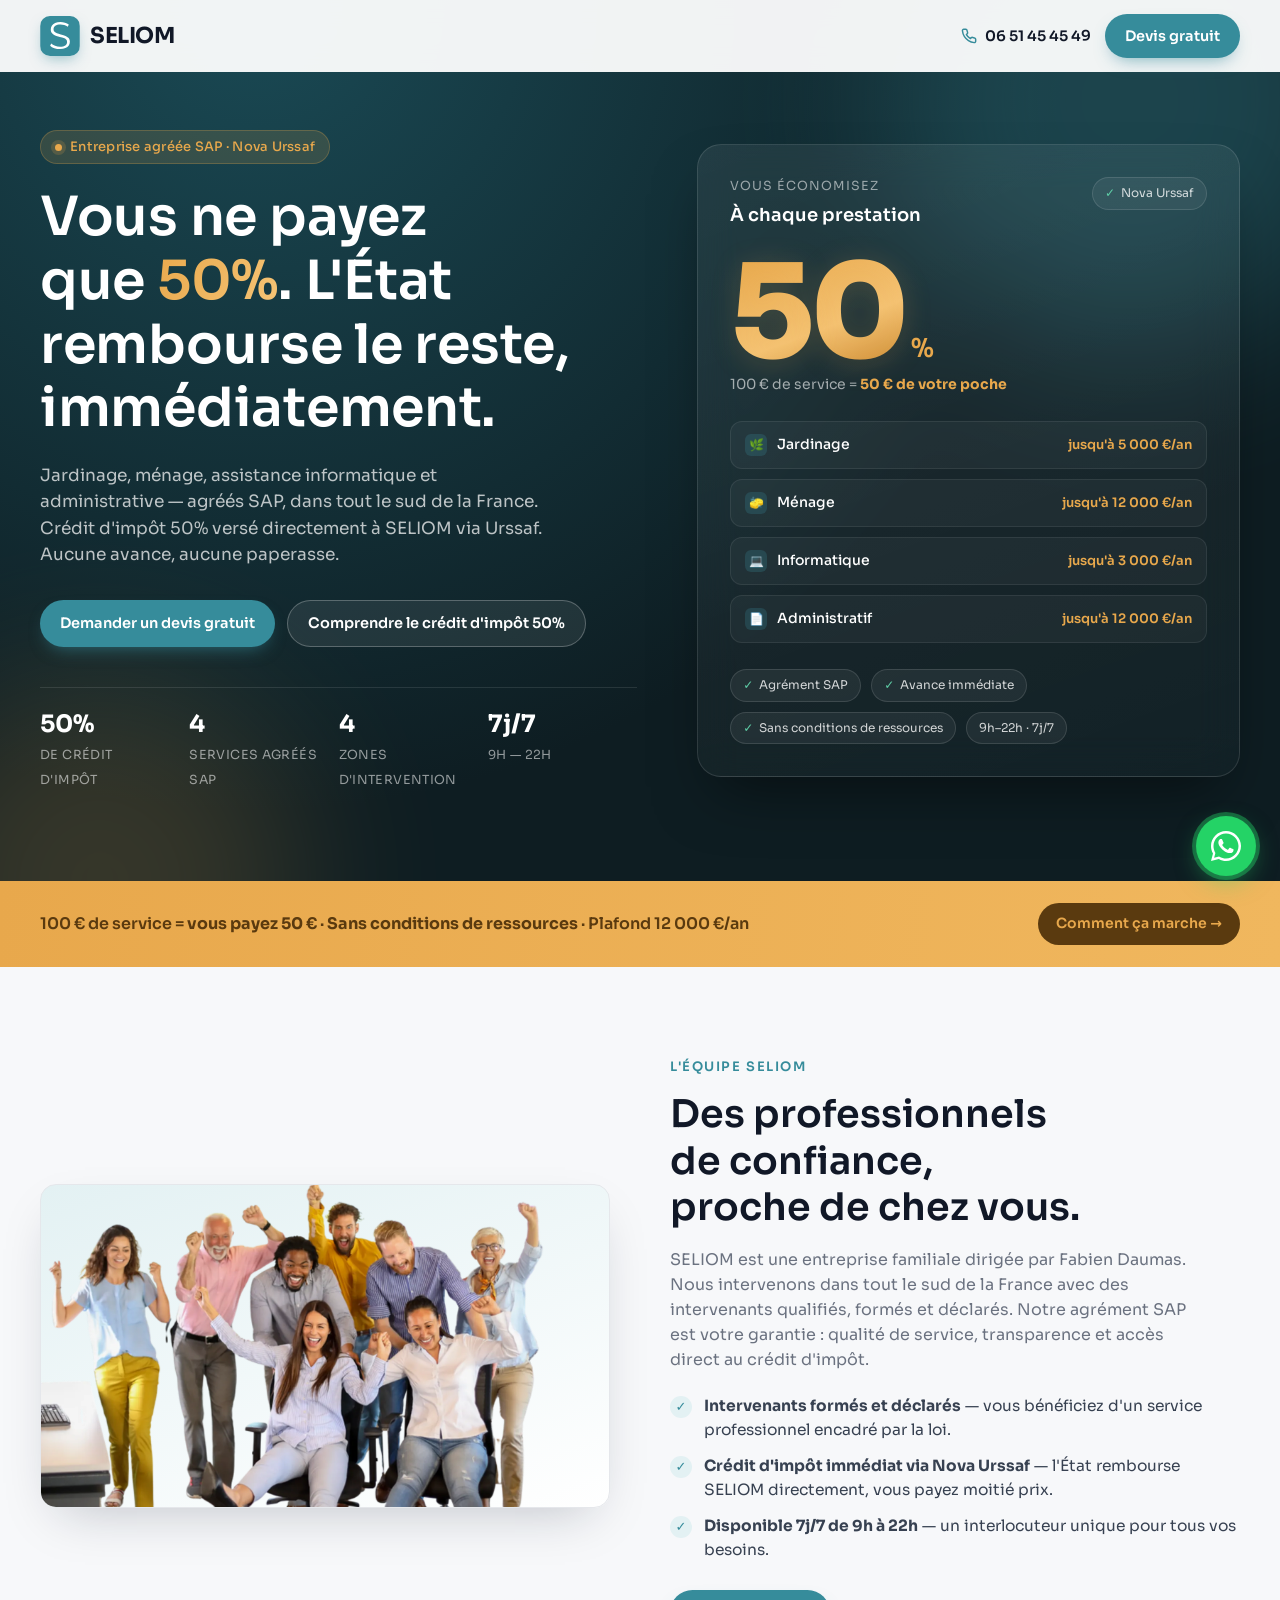
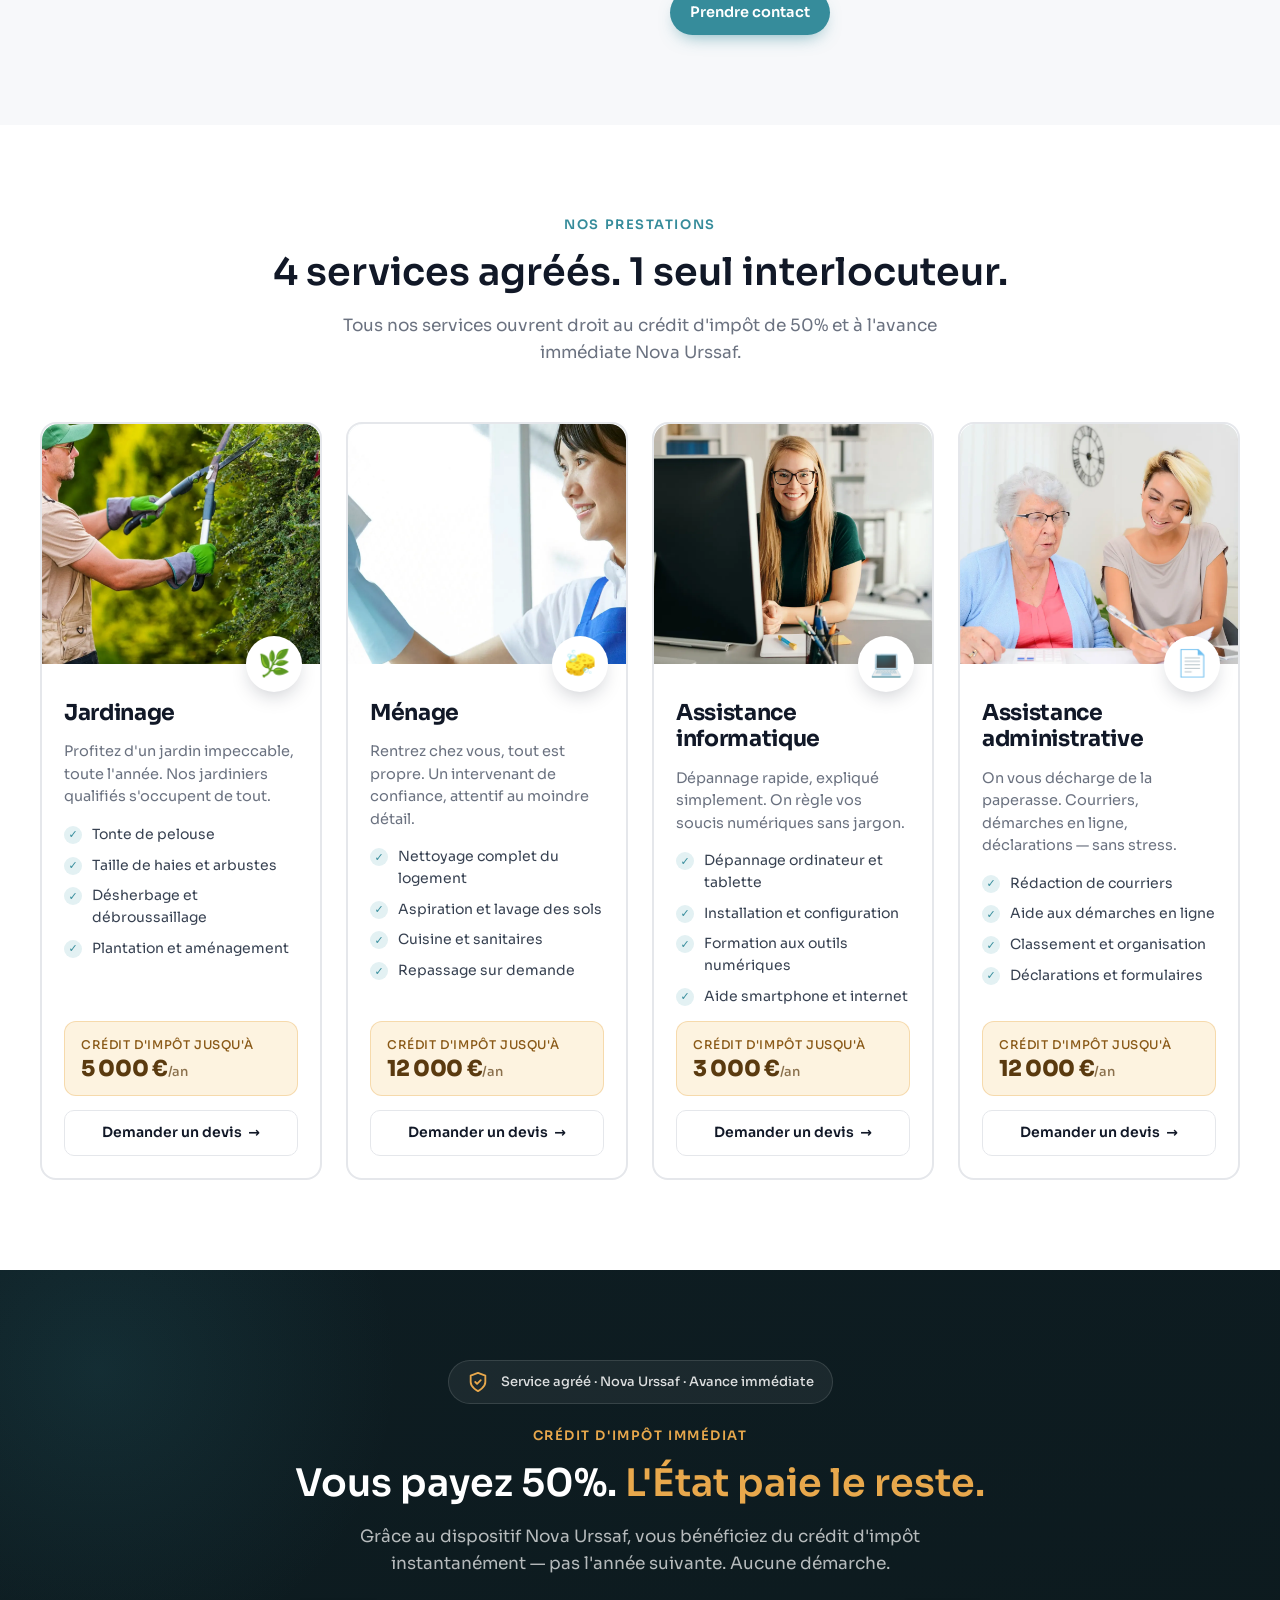
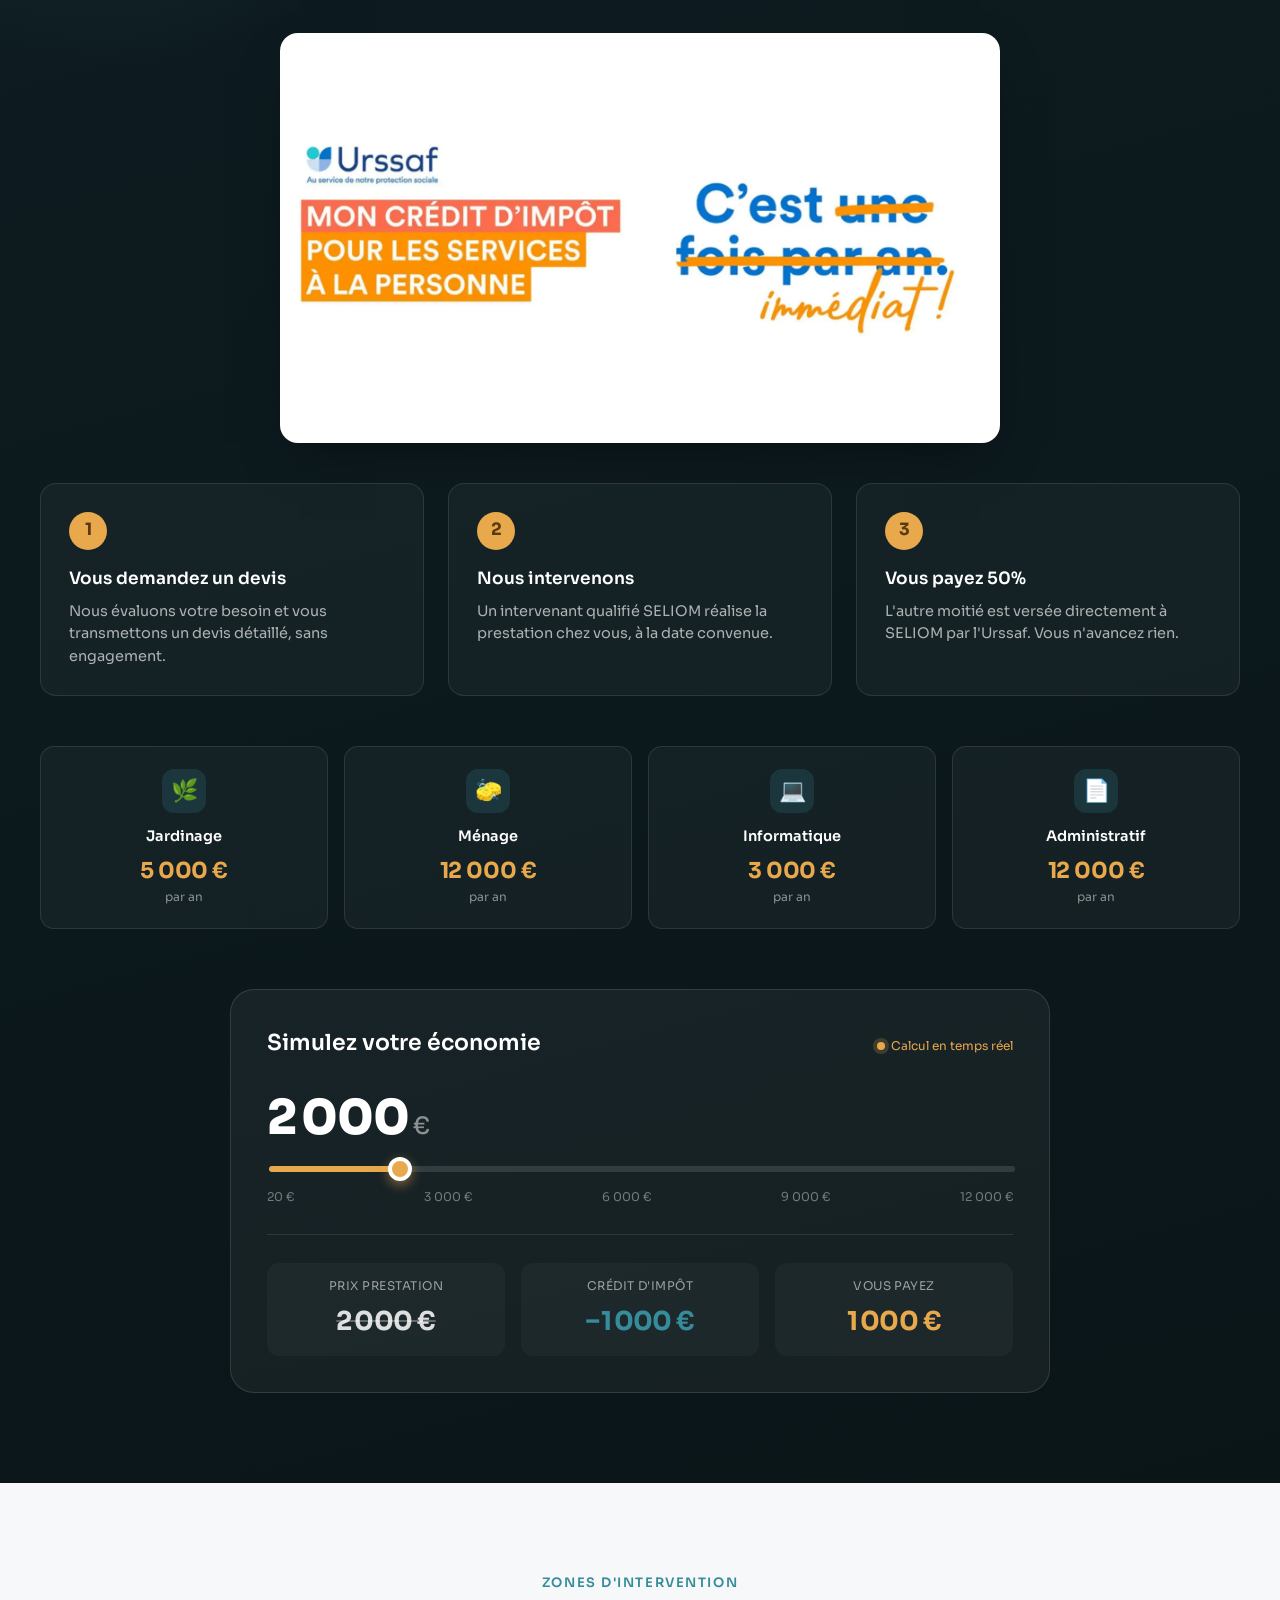
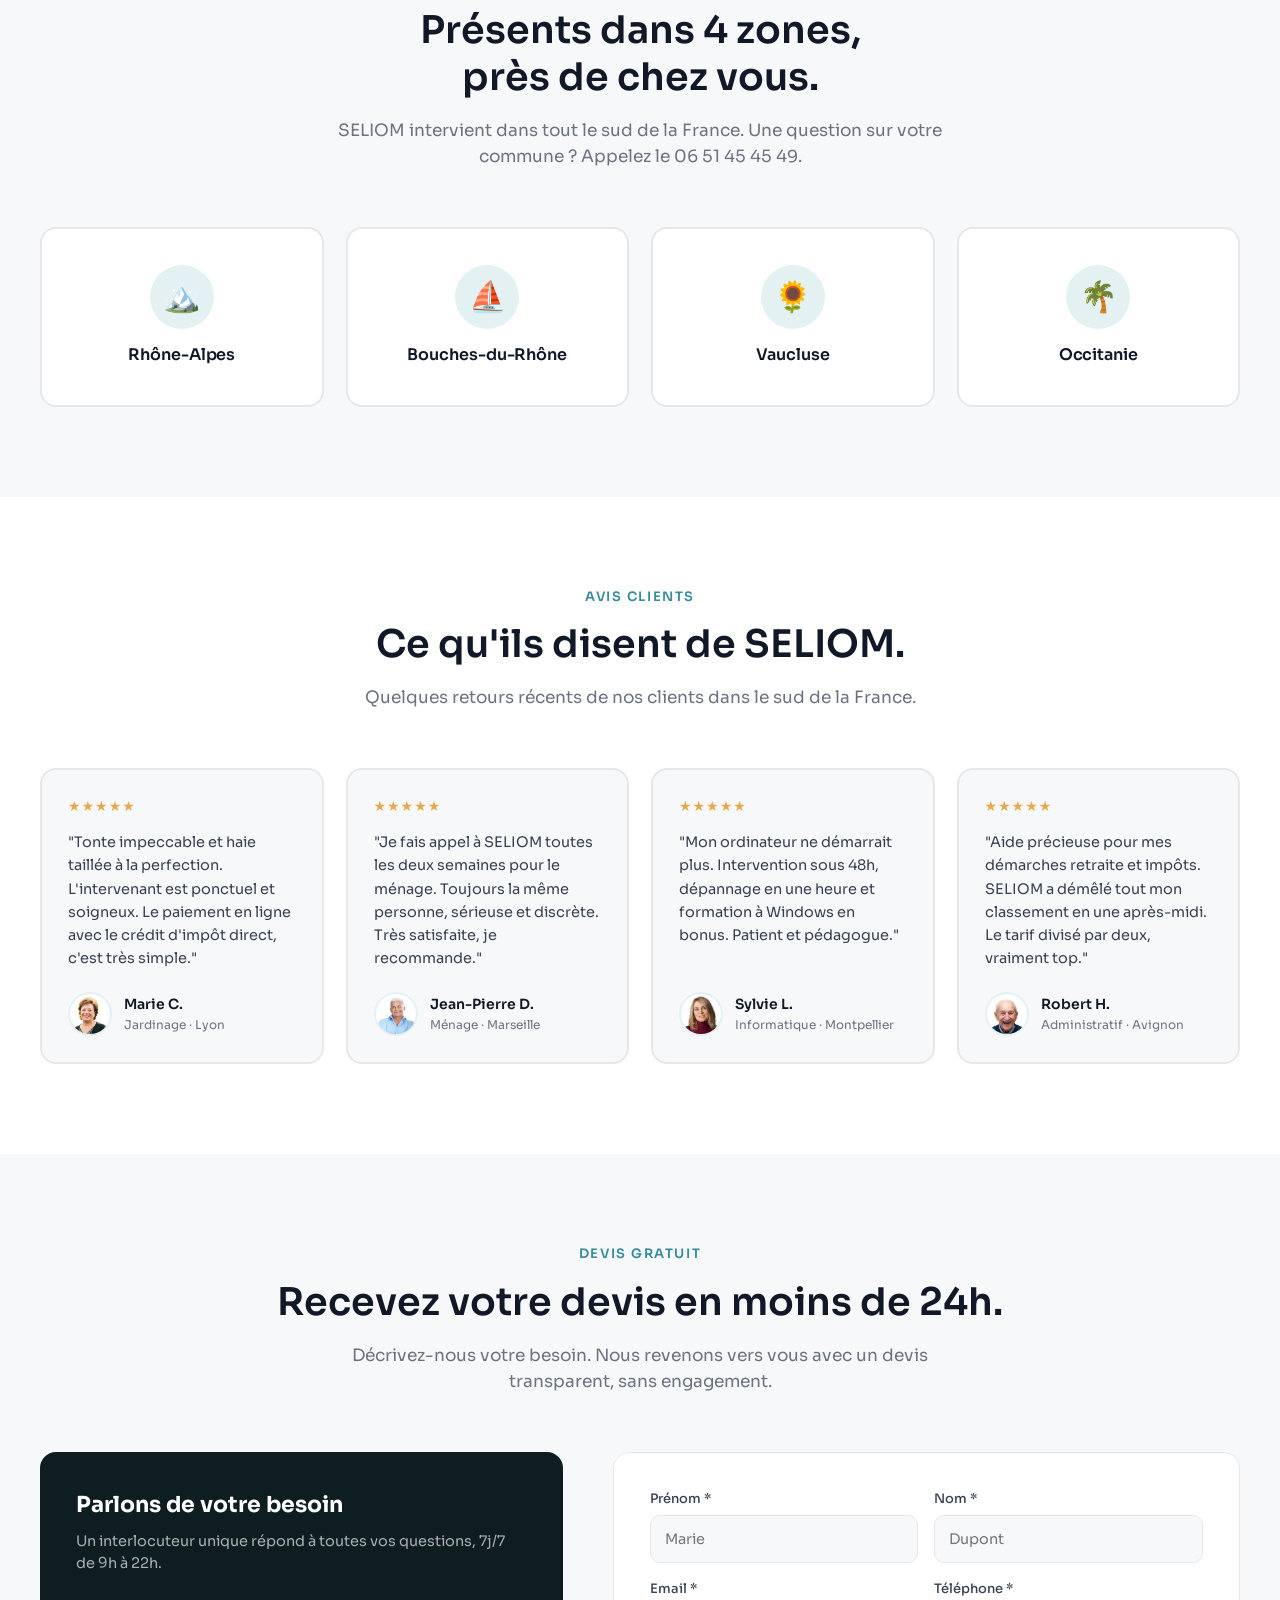
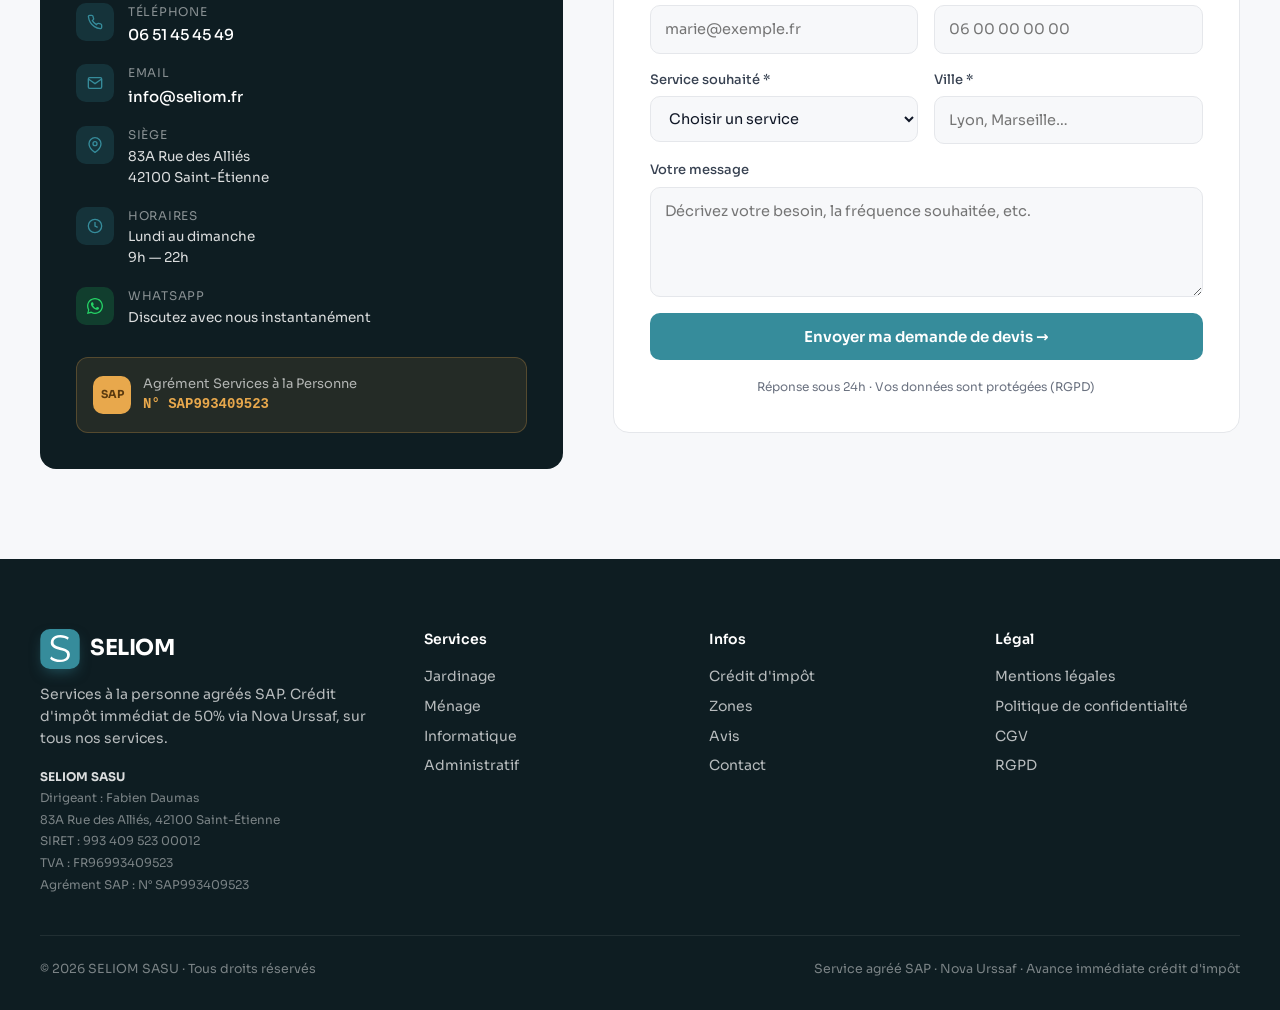
==== commit 9524d01c: "Remove section nav links from header and mobile drawer Per user request: drop the Services / Crédit " ====
--- a/index.html
+++ b/index.html
@@ -941,13 +941,6 @@
       <img src="logo-seliom.svg" alt="SELIOM" class="logo-mark" width="40" height="40" />
       <span>SELIOM</span>
     </a>
-    <div class="nav-links">
-      <a href="#services">Services</a>
-      <a href="#credit">Crédit d'impôt</a>
-      <a href="#zones">Zones</a>
-      <a href="#avis">Avis</a>
-      <a href="#contact">Contact</a>
-    </div>
     <div class="nav-right">
       <a href="tel:0651454549" class="nav-phone">
         <svg viewBox="0 0 24 24" fill="none" stroke="currentColor" stroke-width="2.2" stroke-linecap="round" stroke-linejoin="round" aria-hidden="true"><path d="M22 16.92v3a2 2 0 0 1-2.18 2 19.79 19.79 0 0 1-8.63-3.07 19.5 19.5 0 0 1-6-6 19.79 19.79 0 0 1-3.07-8.67A2 2 0 0 1 4.11 2h3a2 2 0 0 1 2 1.72c.13.96.37 1.9.72 2.81a2 2 0 0 1-.45 2.11L8.09 9.91a16 16 0 0 0 6 6l1.27-1.27a2 2 0 0 1 2.11-.45c.91.35 1.85.59 2.81.72A2 2 0 0 1 22 16.92z"/></svg>
@@ -958,11 +951,6 @@
     </div>
   </div>
   <div class="menu-drawer" id="menuDrawer">
-    <a href="#services">Services</a>
-    <a href="#credit">Crédit d'impôt</a>
-    <a href="#zones">Zones</a>
-    <a href="#avis">Avis</a>
-    <a href="#contact">Contact</a>
     <a href="tel:0651454549" class="btn btn-ghost">06 51 45 45 49</a>
     <a href="#contact" class="btn btn-primary">Devis gratuit</a>
   </div>
@@ -977,7 +965,7 @@
       <p class="hero-sub">Jardinage, ménage, assistance informatique et administrative — agréés SAP, dans tout le sud de la France. Crédit d'impôt 50% versé directement à SELIOM via Urssaf. Aucune avance, aucune paperasse.</p>
       <div class="hero-cta">
         <a href="#contact" class="btn btn-primary">Demander un devis gratuit</a>
-        <a href="#credit" class="btn btn-outline">Comprendre le crédit d'impôt 50%</a>
+        <a href="credit-impot.html" class="btn btn-outline">Comprendre le crédit d'impôt 50%</a>
       </div>
       <div class="hero-stats">
         <div><strong>50%</strong><span>de crédit d'impôt</span></div>
@@ -1038,7 +1026,7 @@
     <div class="banner-text">
       100 € de service = <strong>vous payez 50 €</strong> · <strong>Sans conditions de ressources</strong> · Plafond 12 000 €/an
     </div>
-    <a href="#credit" class="banner-cta">Comment ça marche →</a>
+    <a href="credit-impot.html" class="banner-cta">Comment ça marche →</a>
   </div>
 </div>
 
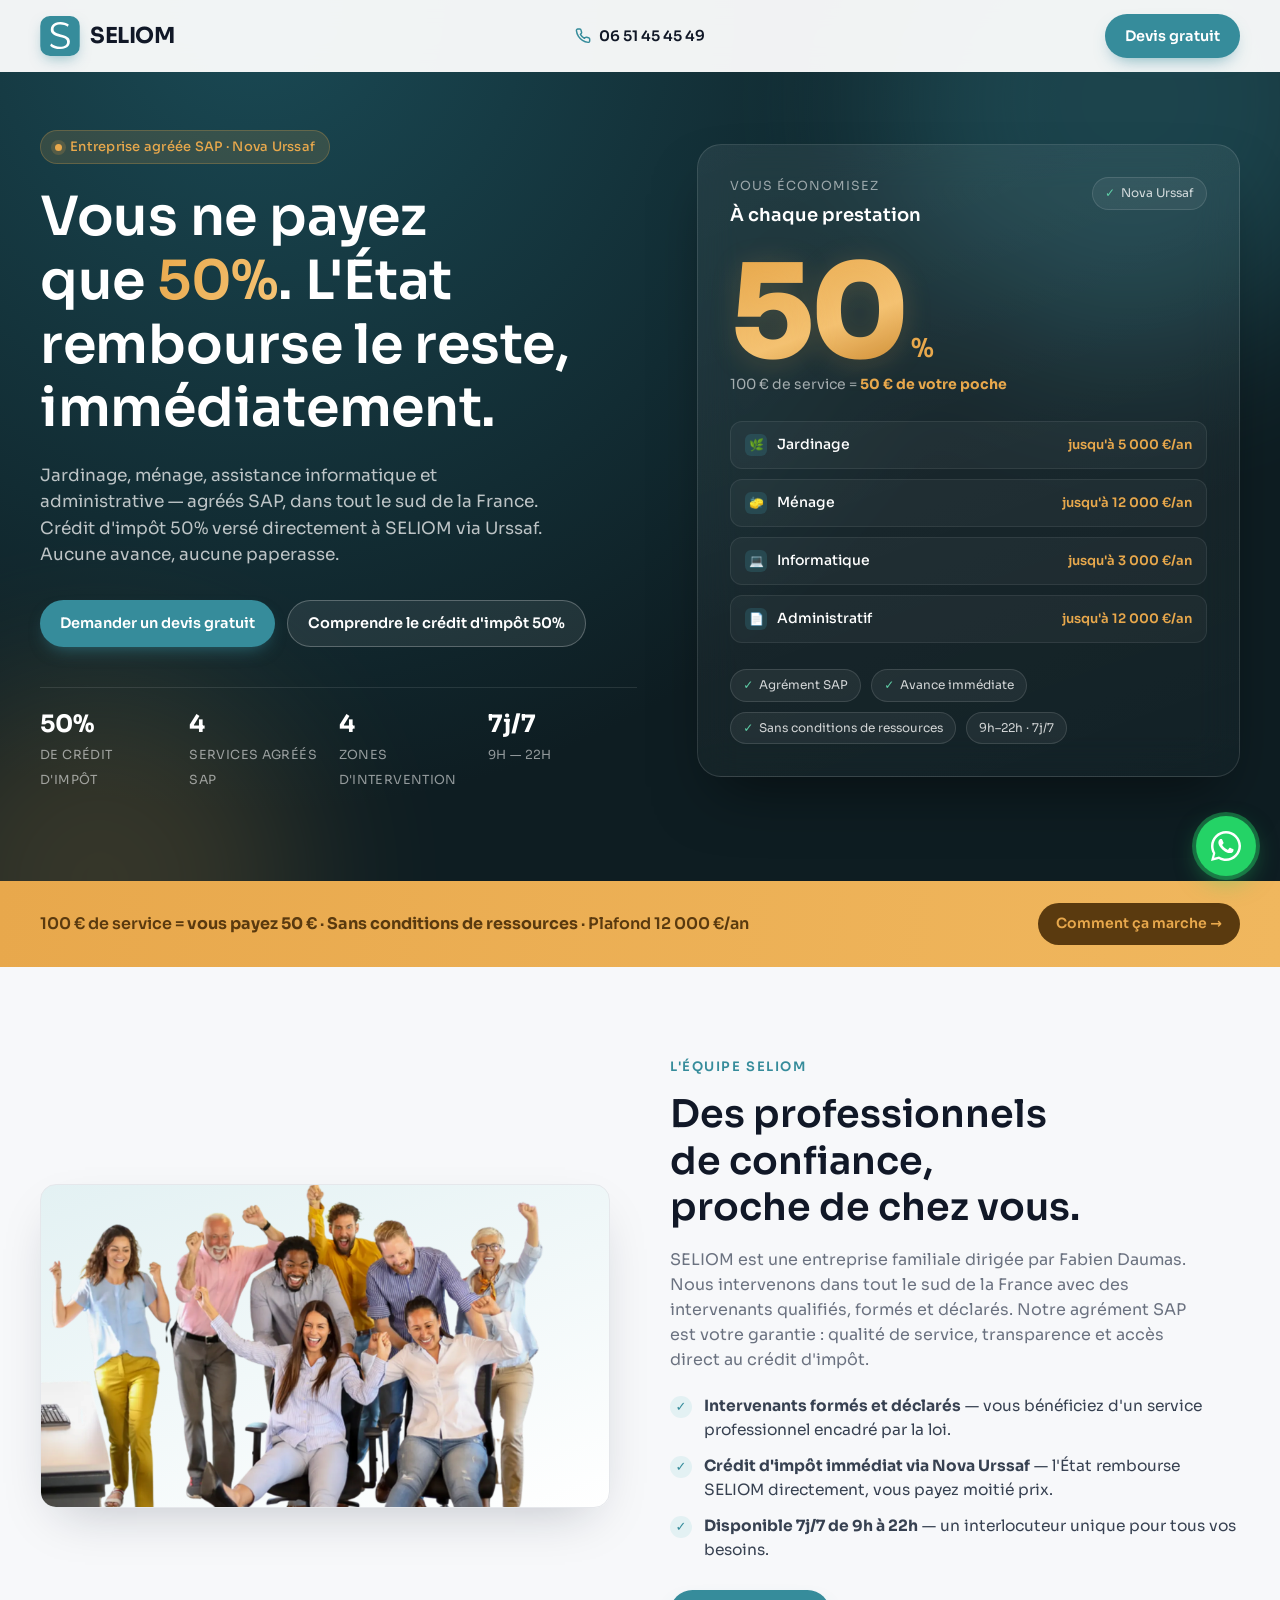
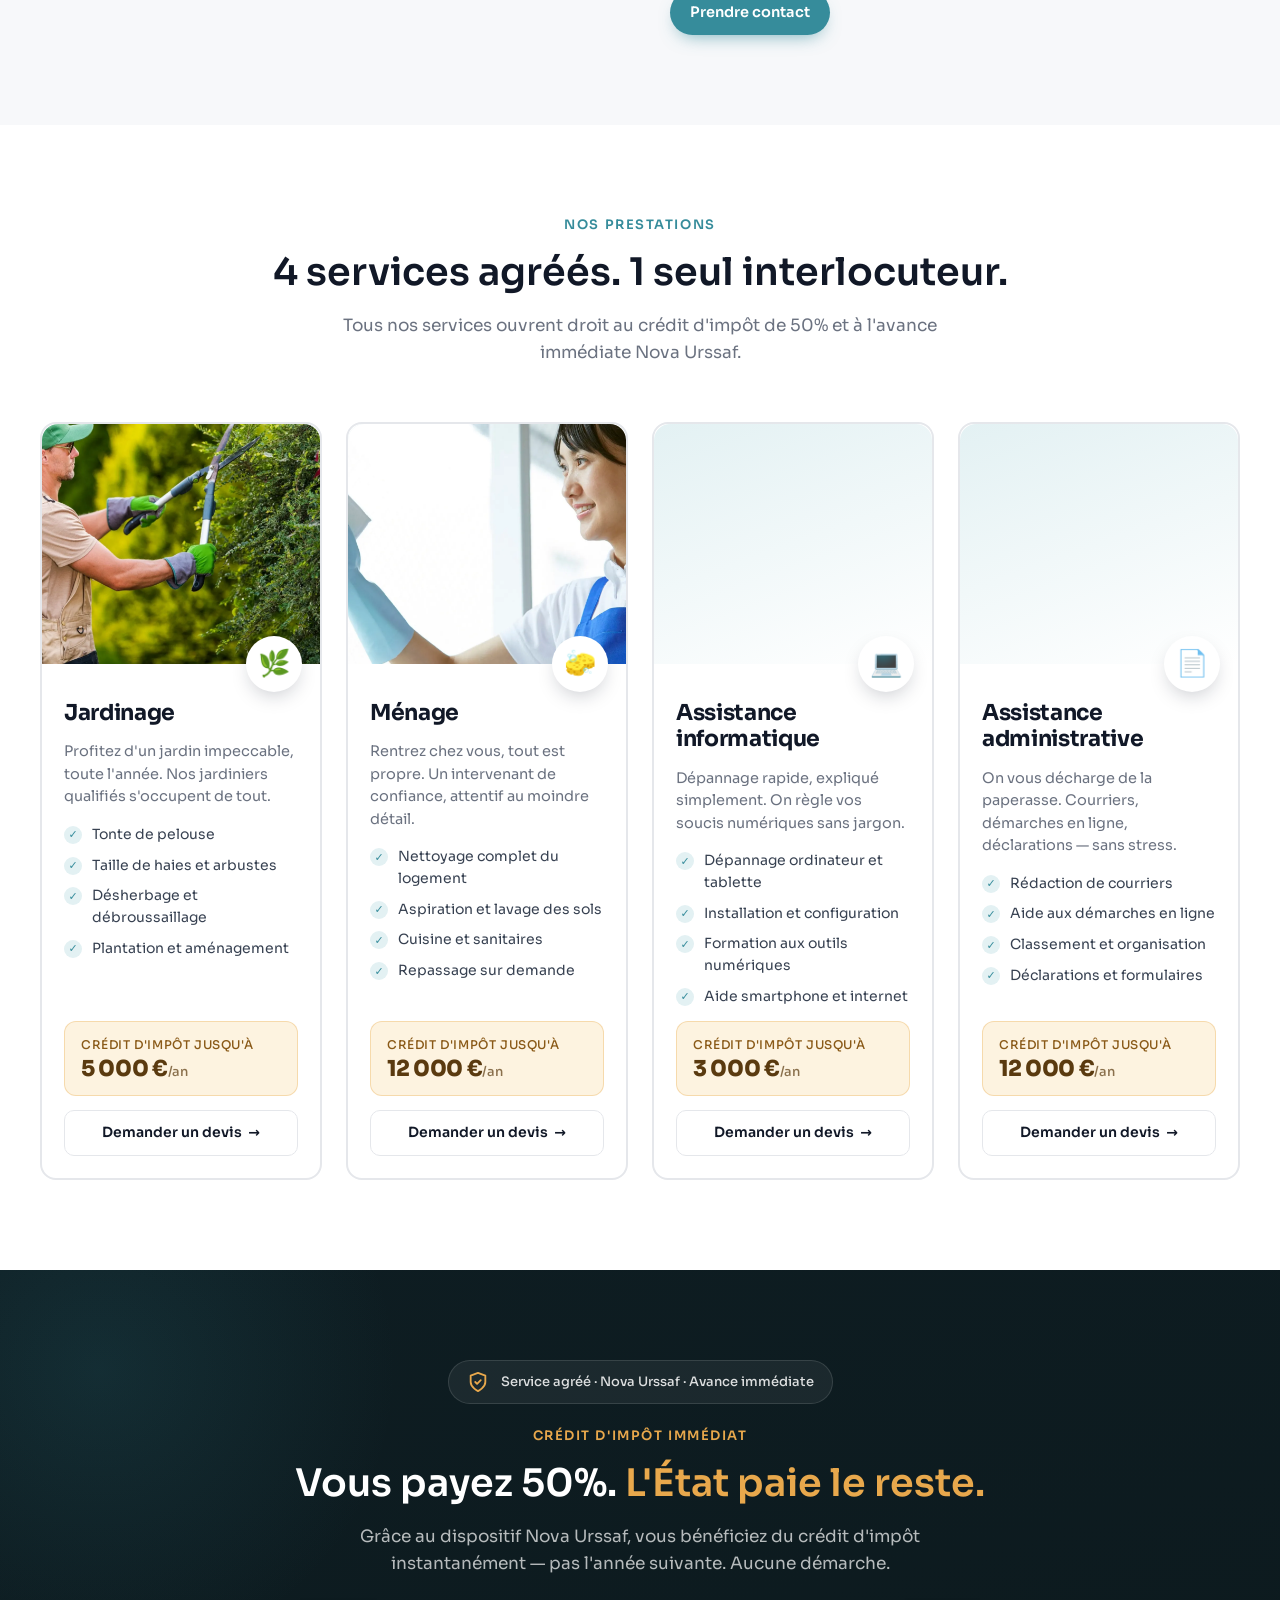
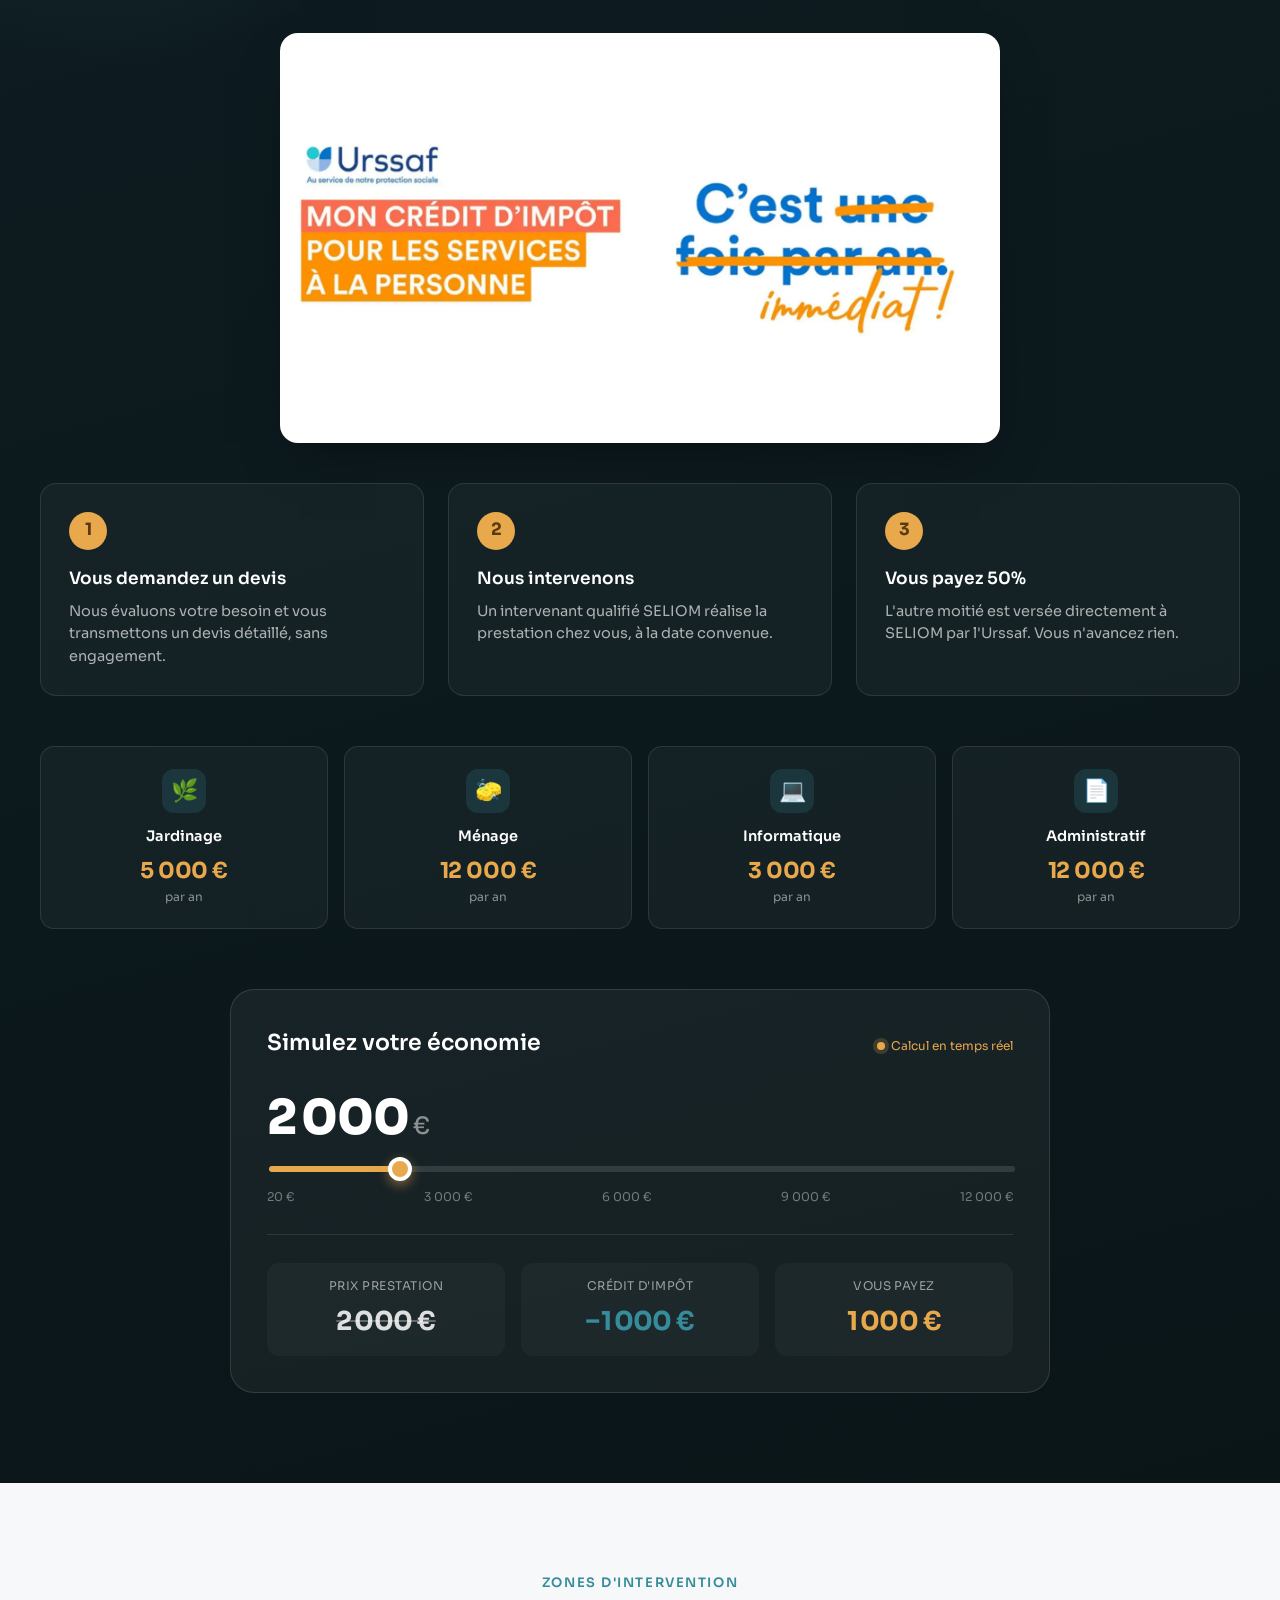
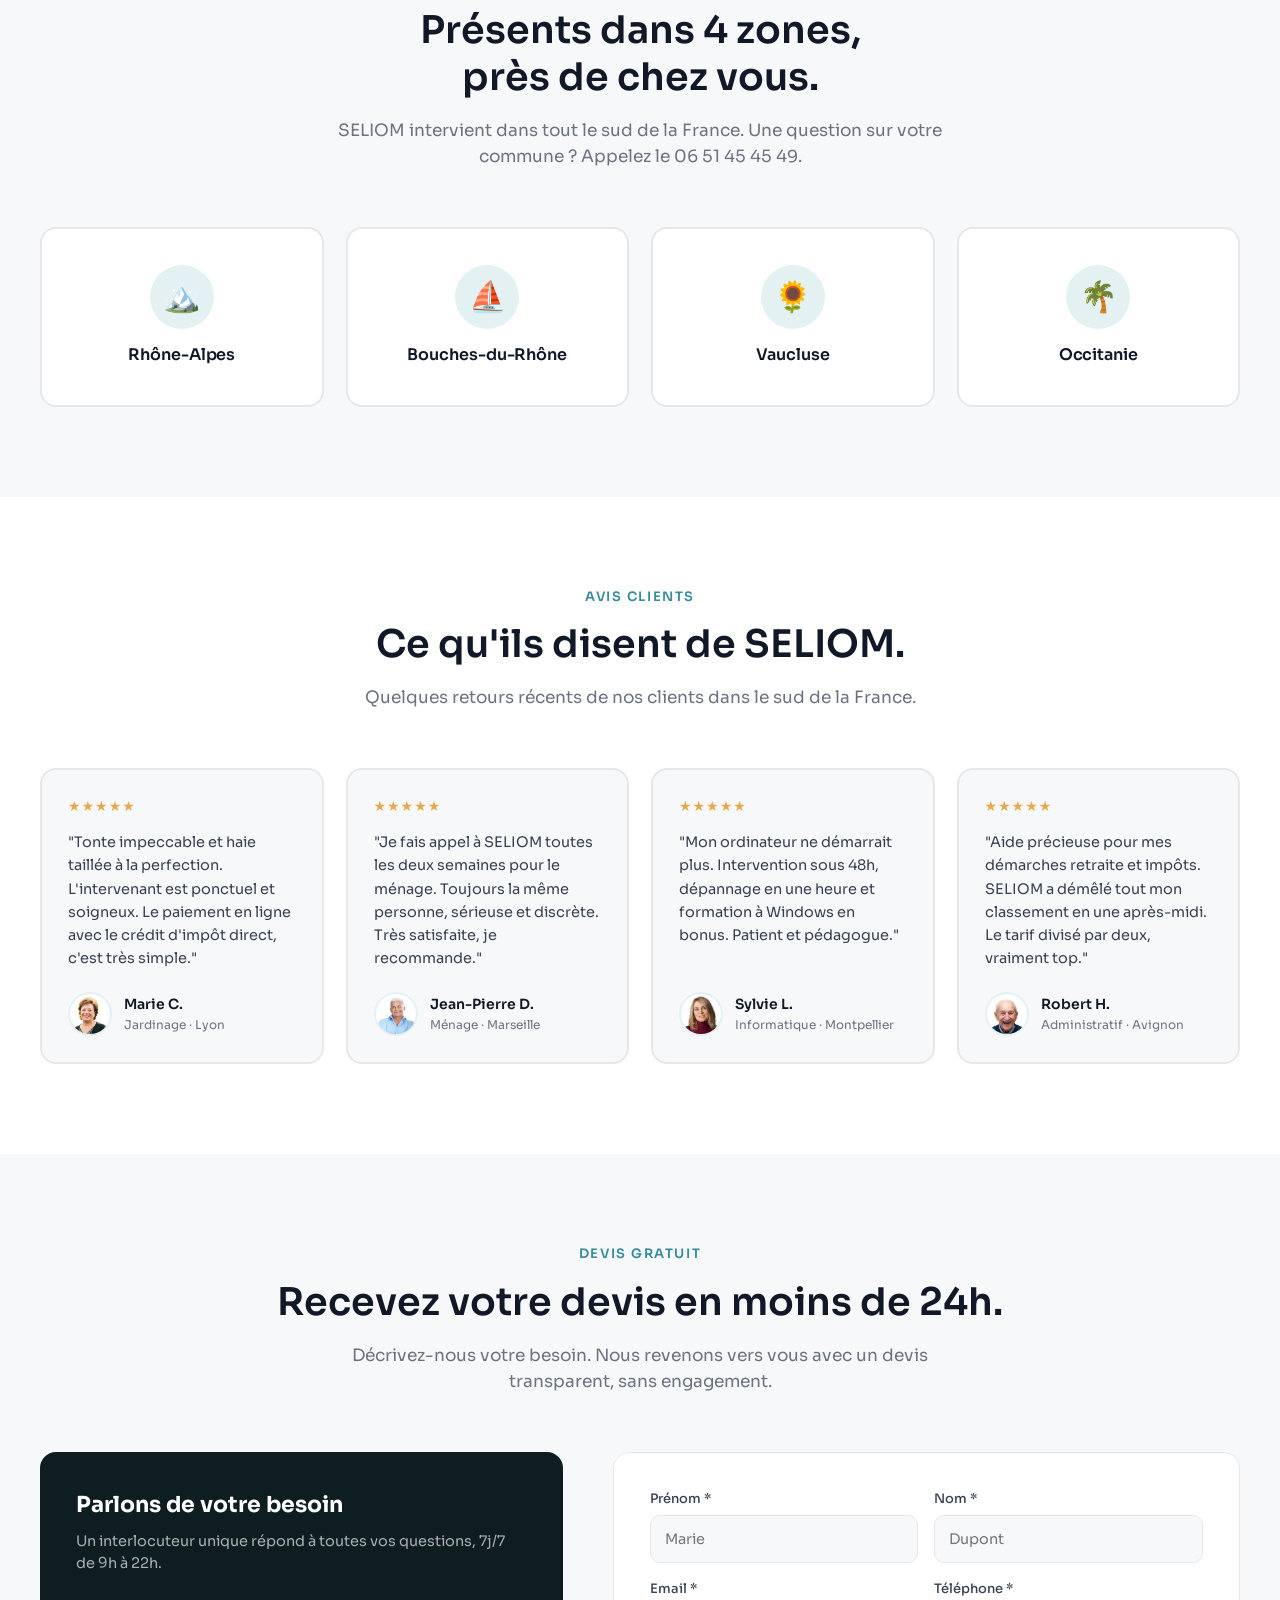
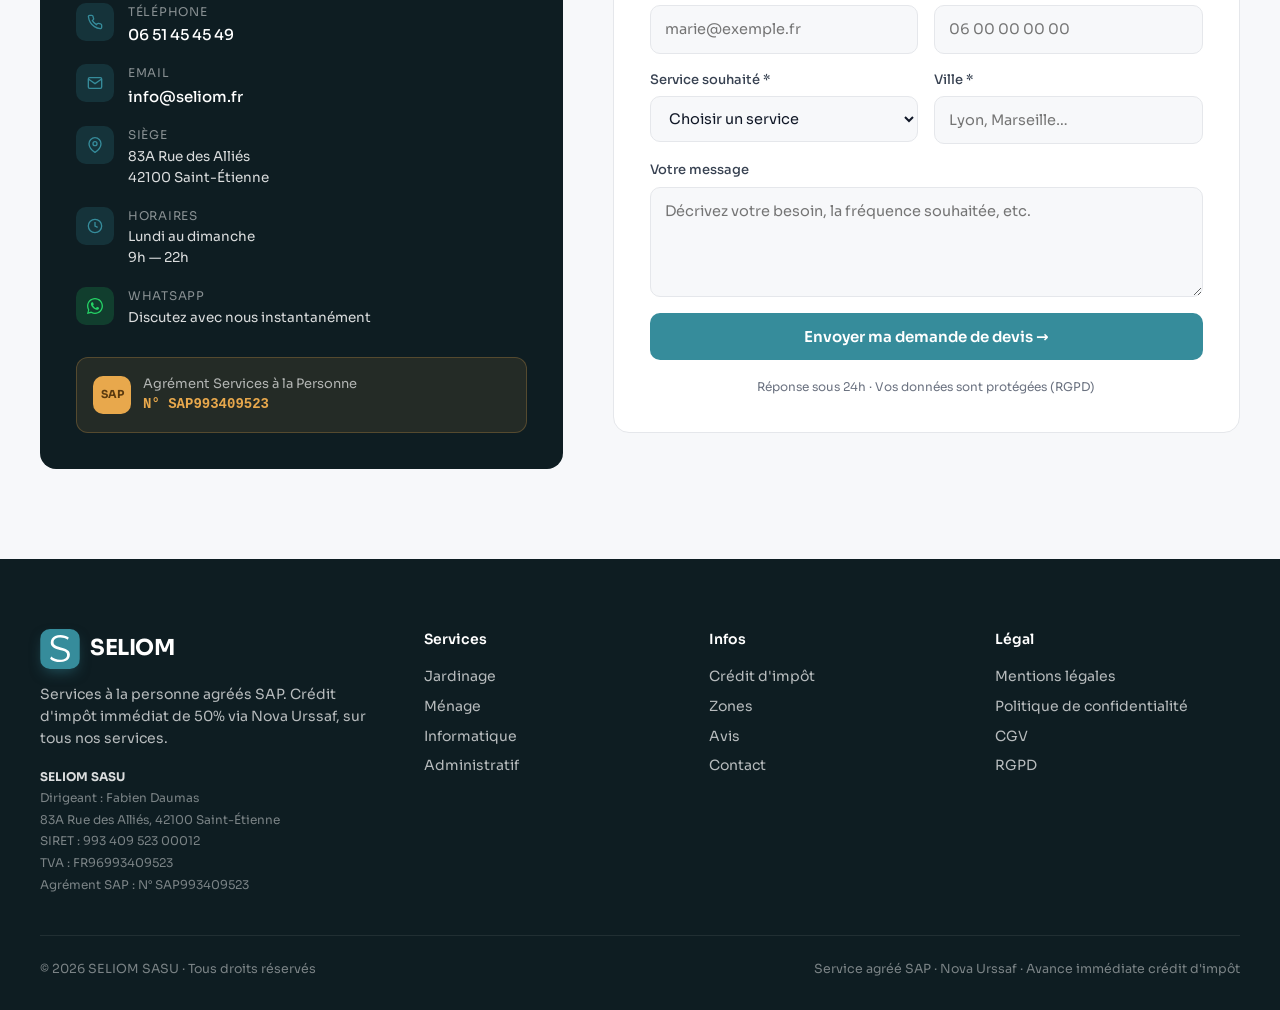
==== commit ad3335e3: "Desktop nav: center the phone number absolutely Phone <a class=nav-phone> is pulled out of nav-right" ====
--- a/index.html
+++ b/index.html
@@ -152,6 +152,15 @@
   .nav-inner {
     display: flex; align-items: center; justify-content: space-between;
     height: 72px;
+    position: relative;
+  }
+  /* Desktop : téléphone centré absolument dans la barre */
+  @media (min-width: 769px) {
+    .nav-phone {
+      position: absolute;
+      left: 50%; top: 50%;
+      transform: translate(-50%, -50%);
+    }
   }
   .logo {
     display: flex; align-items: center; gap: 10px;
